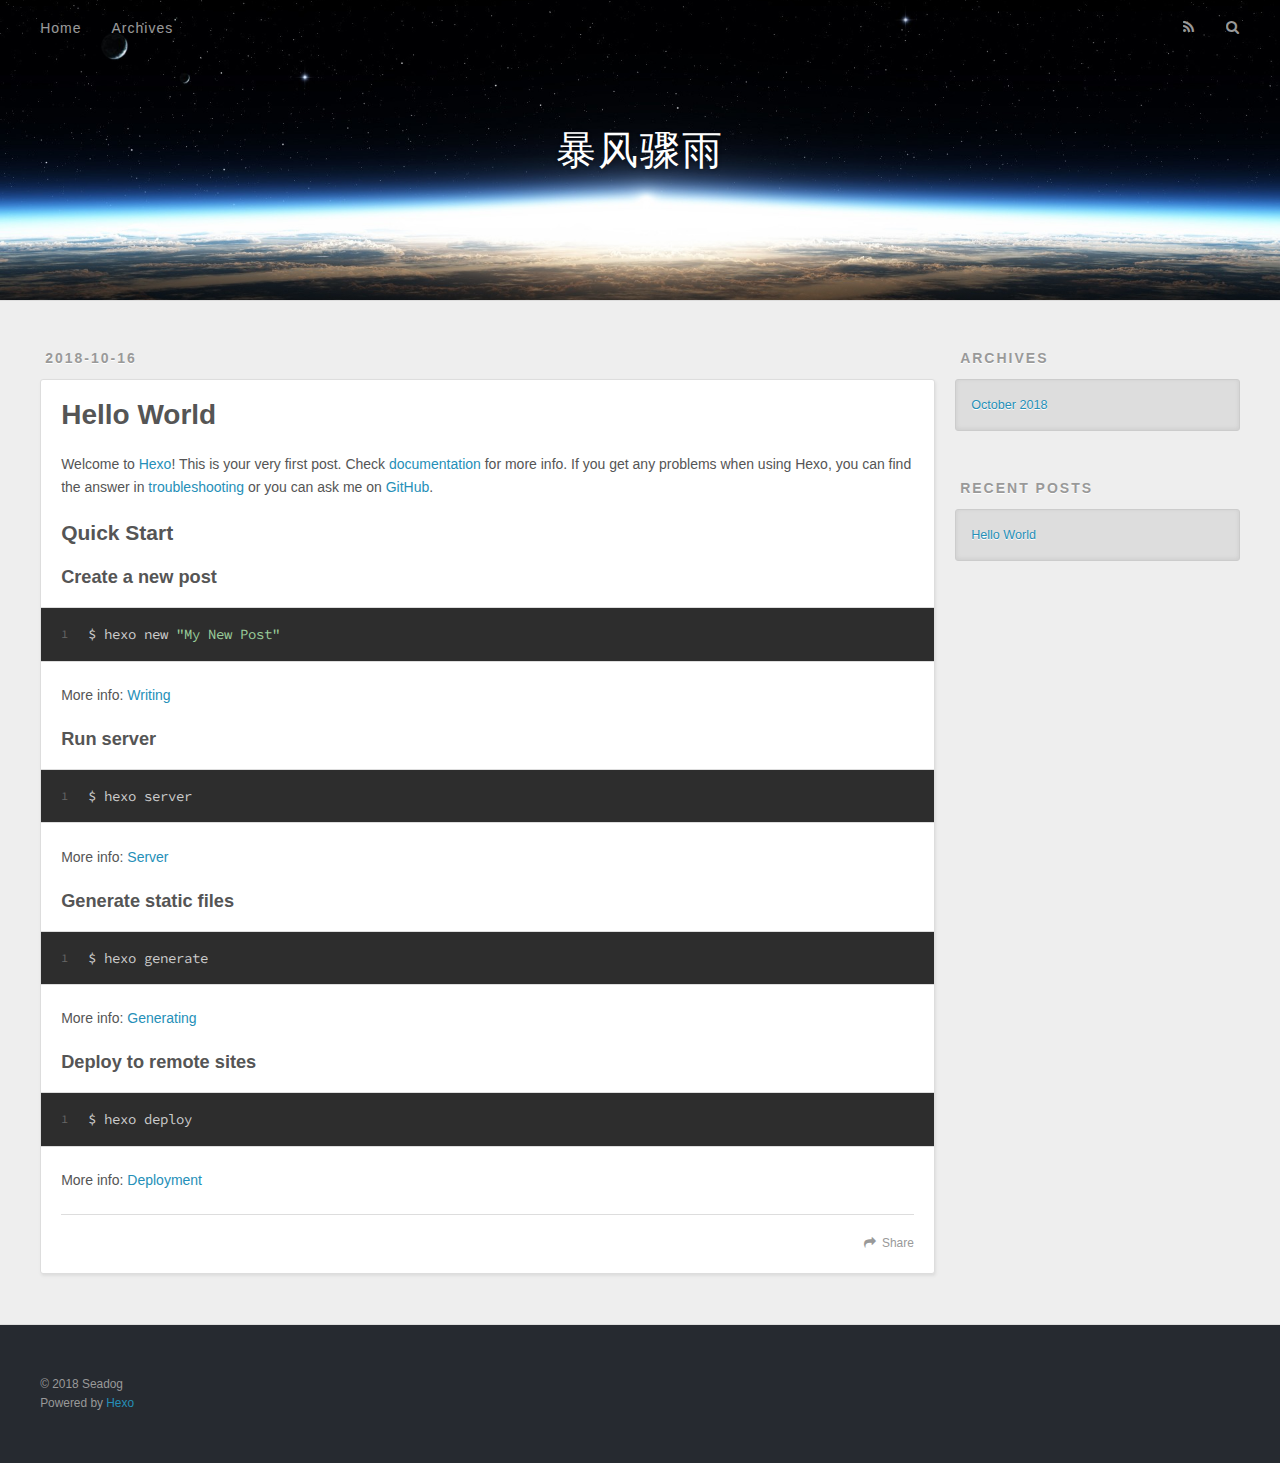
==== index.html @ 43f03517 "Site updated: 2018-10-16 01:35:04" ====
<!DOCTYPE html>
<html>
<head>
  <meta charset="utf-8">
  

  
  <title>暴风骤雨</title>
  <meta name="viewport" content="width=device-width, initial-scale=1, maximum-scale=1">
  <meta name="description" content="前端分享">
<meta property="og:type" content="website">
<meta property="og:title" content="暴风骤雨">
<meta property="og:url" content="https://seadog16.github.io/index.html">
<meta property="og:site_name" content="暴风骤雨">
<meta property="og:description" content="前端分享">
<meta property="og:locale" content="default">
<meta name="twitter:card" content="summary">
<meta name="twitter:title" content="暴风骤雨">
<meta name="twitter:description" content="前端分享">
  
    <link rel="alternate" href="/atom.xml" title="暴风骤雨" type="application/atom+xml">
  
  
    <link rel="icon" href="/favicon.png">
  
  
    <link href="//fonts.googleapis.com/css?family=Source+Code+Pro" rel="stylesheet" type="text/css">
  
  <link rel="stylesheet" href="/css/style.css">
</head>

<body>
  <div id="container">
    <div id="wrap">
      <header id="header">
  <div id="banner"></div>
  <div id="header-outer" class="outer">
    <div id="header-title" class="inner">
      <h1 id="logo-wrap">
        <a href="/" id="logo">暴风骤雨</a>
      </h1>
      
    </div>
    <div id="header-inner" class="inner">
      <nav id="main-nav">
        <a id="main-nav-toggle" class="nav-icon"></a>
        
          <a class="main-nav-link" href="/">Home</a>
        
          <a class="main-nav-link" href="/archives">Archives</a>
        
      </nav>
      <nav id="sub-nav">
        
          <a id="nav-rss-link" class="nav-icon" href="/atom.xml" title="RSS Feed"></a>
        
        <a id="nav-search-btn" class="nav-icon" title="Search"></a>
      </nav>
      <div id="search-form-wrap">
        <form action="//google.com/search" method="get" accept-charset="UTF-8" class="search-form"><input type="search" name="q" class="search-form-input" placeholder="Search"><button type="submit" class="search-form-submit">&#xF002;</button><input type="hidden" name="sitesearch" value="https://seadog16.github.io"></form>
      </div>
    </div>
  </div>
</header>
      <div class="outer">
        <section id="main">
  
    <article id="post-hello-world" class="article article-type-post" itemscope itemprop="blogPost">
  <div class="article-meta">
    <a href="/2018/10/16/hello-world/" class="article-date">
  <time datetime="2018-10-15T16:35:01.000Z" itemprop="datePublished">2018-10-16</time>
</a>
    
  </div>
  <div class="article-inner">
    
    
      <header class="article-header">
        
  
    <h1 itemprop="name">
      <a class="article-title" href="/2018/10/16/hello-world/">Hello World</a>
    </h1>
  

      </header>
    
    <div class="article-entry" itemprop="articleBody">
      
        <p>Welcome to <a href="https://hexo.io/" target="_blank" rel="noopener">Hexo</a>! This is your very first post. Check <a href="https://hexo.io/docs/" target="_blank" rel="noopener">documentation</a> for more info. If you get any problems when using Hexo, you can find the answer in <a href="https://hexo.io/docs/troubleshooting.html" target="_blank" rel="noopener">troubleshooting</a> or you can ask me on <a href="https://github.com/hexojs/hexo/issues" target="_blank" rel="noopener">GitHub</a>.</p>
<h2 id="Quick-Start"><a href="#Quick-Start" class="headerlink" title="Quick Start"></a>Quick Start</h2><h3 id="Create-a-new-post"><a href="#Create-a-new-post" class="headerlink" title="Create a new post"></a>Create a new post</h3><figure class="highlight bash"><table><tr><td class="gutter"><pre><span class="line">1</span><br></pre></td><td class="code"><pre><span class="line">$ hexo new <span class="string">"My New Post"</span></span><br></pre></td></tr></table></figure>
<p>More info: <a href="https://hexo.io/docs/writing.html" target="_blank" rel="noopener">Writing</a></p>
<h3 id="Run-server"><a href="#Run-server" class="headerlink" title="Run server"></a>Run server</h3><figure class="highlight bash"><table><tr><td class="gutter"><pre><span class="line">1</span><br></pre></td><td class="code"><pre><span class="line">$ hexo server</span><br></pre></td></tr></table></figure>
<p>More info: <a href="https://hexo.io/docs/server.html" target="_blank" rel="noopener">Server</a></p>
<h3 id="Generate-static-files"><a href="#Generate-static-files" class="headerlink" title="Generate static files"></a>Generate static files</h3><figure class="highlight bash"><table><tr><td class="gutter"><pre><span class="line">1</span><br></pre></td><td class="code"><pre><span class="line">$ hexo generate</span><br></pre></td></tr></table></figure>
<p>More info: <a href="https://hexo.io/docs/generating.html" target="_blank" rel="noopener">Generating</a></p>
<h3 id="Deploy-to-remote-sites"><a href="#Deploy-to-remote-sites" class="headerlink" title="Deploy to remote sites"></a>Deploy to remote sites</h3><figure class="highlight bash"><table><tr><td class="gutter"><pre><span class="line">1</span><br></pre></td><td class="code"><pre><span class="line">$ hexo deploy</span><br></pre></td></tr></table></figure>
<p>More info: <a href="https://hexo.io/docs/deployment.html" target="_blank" rel="noopener">Deployment</a></p>

      
    </div>
    <footer class="article-footer">
      <a data-url="https://seadog16.github.io/2018/10/16/hello-world/" data-id="cjnakul5200009cr7xu4todki" class="article-share-link">Share</a>
      
      
    </footer>
  </div>
  
</article>


  


</section>
        
          <aside id="sidebar">
  
    

  
    

  
    
  
    
  <div class="widget-wrap">
    <h3 class="widget-title">Archives</h3>
    <div class="widget">
      <ul class="archive-list"><li class="archive-list-item"><a class="archive-list-link" href="/archives/2018/10/">October 2018</a></li></ul>
    </div>
  </div>


  
    
  <div class="widget-wrap">
    <h3 class="widget-title">Recent Posts</h3>
    <div class="widget">
      <ul>
        
          <li>
            <a href="/2018/10/16/hello-world/">Hello World</a>
          </li>
        
      </ul>
    </div>
  </div>

  
</aside>
        
      </div>
      <footer id="footer">
  
  <div class="outer">
    <div id="footer-info" class="inner">
      &copy; 2018 Seadog<br>
      Powered by <a href="http://hexo.io/" target="_blank">Hexo</a>
    </div>
  </div>
</footer>
    </div>
    <nav id="mobile-nav">
  
    <a href="/" class="mobile-nav-link">Home</a>
  
    <a href="/archives" class="mobile-nav-link">Archives</a>
  
</nav>
    

<script src="//ajax.googleapis.com/ajax/libs/jquery/2.0.3/jquery.min.js"></script>


  <link rel="stylesheet" href="/fancybox/jquery.fancybox.css">
  <script src="/fancybox/jquery.fancybox.pack.js"></script>


<script src="/js/script.js"></script>



  </div>
</body>
</html>
---- css/style.css ----
body {
  width: 100%;
}
body:before,
body:after {
  content: "";
  display: table;
}
body:after {
  clear: both;
}
html,
body,
div,
span,
applet,
object,
iframe,
h1,
h2,
h3,
h4,
h5,
h6,
p,
blockquote,
pre,
a,
abbr,
acronym,
address,
big,
cite,
code,
del,
dfn,
em,
img,
ins,
kbd,
q,
s,
samp,
small,
strike,
strong,
sub,
sup,
tt,
var,
dl,
dt,
dd,
ol,
ul,
li,
fieldset,
form,
label,
legend,
table,
caption,
tbody,
tfoot,
thead,
tr,
th,
td {
  margin: 0;
  padding: 0;
  border: 0;
  outline: 0;
  font-weight: inherit;
  font-style: inherit;
  font-family: inherit;
  font-size: 100%;
  vertical-align: baseline;
}
body {
  line-height: 1;
  color: #000;
  background: #fff;
}
ol,
ul {
  list-style: none;
}
table {
  border-collapse: separate;
  border-spacing: 0;
  vertical-align: middle;
}
caption,
th,
td {
  text-align: left;
  font-weight: normal;
  vertical-align: middle;
}
a img {
  border: none;
}
input,
button {
  margin: 0;
  padding: 0;
}
input::-moz-focus-inner,
button::-moz-focus-inner {
  border: 0;
  padding: 0;
}
@font-face {
  font-family: FontAwesome;
  font-style: normal;
  font-weight: normal;
  src: url("fonts/fontawesome-webfont.eot?v=#4.0.3");
  src: url("fonts/fontawesome-webfont.eot?#iefix&v=#4.0.3") format("embedded-opentype"), url("fonts/fontawesome-webfont.woff?v=#4.0.3") format("woff"), url("fonts/fontawesome-webfont.ttf?v=#4.0.3") format("truetype"), url("fonts/fontawesome-webfont.svg#fontawesomeregular?v=#4.0.3") format("svg");
}
html,
body,
#container {
  height: 100%;
}
body {
  background: #eee;
  font: 14px -apple-system, BlinkMacSystemFont, "Segoe UI", "Roboto", "Oxygen", "Ubuntu", "Cantarell", "Fira Sans", "Droid Sans", "Helvetica Neue", sans-serif;
  -webkit-text-size-adjust: 100%;
}
.outer {
  max-width: 1220px;
  margin: 0 auto;
  padding: 0 20px;
}
.outer:before,
.outer:after {
  content: "";
  display: table;
}
.outer:after {
  clear: both;
}
.inner {
  display: inline;
  float: left;
  width: 98.33333333333333%;
  margin: 0 0.833333333333333%;
}
.left,
.alignleft {
  float: left;
}
.right,
.alignright {
  float: right;
}
.clear {
  clear: both;
}
#container {
  position: relative;
}
.mobile-nav-on {
  overflow: hidden;
}
#wrap {
  height: 100%;
  width: 100%;
  position: absolute;
  top: 0;
  left: 0;
  -webkit-transition: 0.2s ease-out;
  -moz-transition: 0.2s ease-out;
  -ms-transition: 0.2s ease-out;
  transition: 0.2s ease-out;
  z-index: 1;
  background: #eee;
}
.mobile-nav-on #wrap {
  left: 280px;
}
@media screen and (min-width: 768px) {
  #main {
    display: inline;
    float: left;
    width: 73.33333333333333%;
    margin: 0 0.833333333333333%;
  }
}
.article-date,
.article-category-link,
.archive-year,
.widget-title {
  text-decoration: none;
  text-transform: uppercase;
  letter-spacing: 2px;
  color: #999;
  margin-bottom: 1em;
  margin-left: 5px;
  line-height: 1em;
  text-shadow: 0 1px #fff;
  font-weight: bold;
}
.article-inner,
.archive-article-inner {
  background: #fff;
  -webkit-box-shadow: 1px 2px 3px #ddd;
  box-shadow: 1px 2px 3px #ddd;
  border: 1px solid #ddd;
  border-radius: 3px;
}
.article-entry h1,
.widget h1 {
  font-size: 2em;
}
.article-entry h2,
.widget h2 {
  font-size: 1.5em;
}
.article-entry h3,
.widget h3 {
  font-size: 1.3em;
}
.article-entry h4,
.widget h4 {
  font-size: 1.2em;
}
.article-entry h5,
.widget h5 {
  font-size: 1em;
}
.article-entry h6,
.widget h6 {
  font-size: 1em;
  color: #999;
}
.article-entry hr,
.widget hr {
  border: 1px dashed #ddd;
}
.article-entry strong,
.widget strong {
  font-weight: bold;
}
.article-entry em,
.widget em,
.article-entry cite,
.widget cite {
  font-style: italic;
}
.article-entry sup,
.widget sup,
.article-entry sub,
.widget sub {
  font-size: 0.75em;
  line-height: 0;
  position: relative;
  vertical-align: baseline;
}
.article-entry sup,
.widget sup {
  top: -0.5em;
}
.article-entry sub,
.widget sub {
  bottom: -0.2em;
}
.article-entry small,
.widget small {
  font-size: 0.85em;
}
.article-entry acronym,
.widget acronym,
.article-entry abbr,
.widget abbr {
  border-bottom: 1px dotted;
}
.article-entry ul,
.widget ul,
.article-entry ol,
.widget ol,
.article-entry dl,
.widget dl {
  margin: 0 20px;
  line-height: 1.6em;
}
.article-entry ul ul,
.widget ul ul,
.article-entry ol ul,
.widget ol ul,
.article-entry ul ol,
.widget ul ol,
.article-entry ol ol,
.widget ol ol {
  margin-top: 0;
  margin-bottom: 0;
}
.article-entry ul,
.widget ul {
  list-style: disc;
}
.article-entry ol,
.widget ol {
  list-style: decimal;
}
.article-entry dt,
.widget dt {
  font-weight: bold;
}
#header {
  height: 300px;
  position: relative;
  border-bottom: 1px solid #ddd;
}
#header:before,
#header:after {
  content: "";
  position: absolute;
  left: 0;
  right: 0;
  height: 40px;
}
#header:before {
  top: 0;
  background: -webkit-linear-gradient(rgba(0,0,0,0.2), transparent);
  background: -moz-linear-gradient(rgba(0,0,0,0.2), transparent);
  background: -ms-linear-gradient(rgba(0,0,0,0.2), transparent);
  background: linear-gradient(rgba(0,0,0,0.2), transparent);
}
#header:after {
  bottom: 0;
  background: -webkit-linear-gradient(transparent, rgba(0,0,0,0.2));
  background: -moz-linear-gradient(transparent, rgba(0,0,0,0.2));
  background: -ms-linear-gradient(transparent, rgba(0,0,0,0.2));
  background: linear-gradient(transparent, rgba(0,0,0,0.2));
}
#header-outer {
  height: 100%;
  position: relative;
}
#header-inner {
  position: relative;
  overflow: hidden;
}
#banner {
  position: absolute;
  top: 0;
  left: 0;
  width: 100%;
  height: 100%;
  background: url("images/banner.jpg") center #000;
  -webkit-background-size: cover;
  -moz-background-size: cover;
  background-size: cover;
  z-index: -1;
}
#header-title {
  text-align: center;
  height: 40px;
  position: absolute;
  top: 50%;
  left: 0;
  margin-top: -20px;
}
#logo,
#subtitle {
  text-decoration: none;
  color: #fff;
  font-weight: 300;
  text-shadow: 0 1px 4px rgba(0,0,0,0.3);
}
#logo {
  font-size: 40px;
  line-height: 40px;
  letter-spacing: 2px;
}
#subtitle {
  font-size: 16px;
  line-height: 16px;
  letter-spacing: 1px;
}
#subtitle-wrap {
  margin-top: 16px;
}
#main-nav {
  float: left;
  margin-left: -15px;
}
.nav-icon,
.main-nav-link {
  float: left;
  color: #fff;
  opacity: 0.6;
  text-decoration: none;
  text-shadow: 0 1px rgba(0,0,0,0.2);
  -webkit-transition: opacity 0.2s;
  -moz-transition: opacity 0.2s;
  -ms-transition: opacity 0.2s;
  transition: opacity 0.2s;
  display: block;
  padding: 20px 15px;
}
.nav-icon:hover,
.main-nav-link:hover {
  opacity: 1;
}
.nav-icon {
  font-family: FontAwesome;
  text-align: center;
  font-size: 14px;
  width: 14px;
  height: 14px;
  padding: 20px 15px;
  position: relative;
  cursor: pointer;
}
.main-nav-link {
  font-weight: 300;
  letter-spacing: 1px;
}
@media screen and (max-width: 479px) {
  .main-nav-link {
    display: none;
  }
}
#main-nav-toggle {
  display: none;
}
#main-nav-toggle:before {
  content: "\f0c9";
}
@media screen and (max-width: 479px) {
  #main-nav-toggle {
    display: block;
  }
}
#sub-nav {
  float: right;
  margin-right: -15px;
}
#nav-rss-link:before {
  content: "\f09e";
}
#nav-search-btn:before {
  content: "\f002";
}
#search-form-wrap {
  position: absolute;
  top: 15px;
  width: 150px;
  height: 30px;
  right: -150px;
  opacity: 0;
  -webkit-transition: 0.2s ease-out;
  -moz-transition: 0.2s ease-out;
  -ms-transition: 0.2s ease-out;
  transition: 0.2s ease-out;
}
#search-form-wrap.on {
  opacity: 1;
  right: 0;
}
@media screen and (max-width: 479px) {
  #search-form-wrap {
    width: 100%;
    right: -100%;
  }
}
.search-form {
  position: absolute;
  top: 0;
  left: 0;
  right: 0;
  background: #fff;
  padding: 5px 15px;
  border-radius: 15px;
  -webkit-box-shadow: 0 0 10px rgba(0,0,0,0.3);
  box-shadow: 0 0 10px rgba(0,0,0,0.3);
}
.search-form-input {
  border: none;
  background: none;
  color: #555;
  width: 100%;
  font: 13px -apple-system, BlinkMacSystemFont, "Segoe UI", "Roboto", "Oxygen", "Ubuntu", "Cantarell", "Fira Sans", "Droid Sans", "Helvetica Neue", sans-serif;
  outline: none;
}
.search-form-input::-webkit-search-results-decoration,
.search-form-input::-webkit-search-cancel-button {
  -webkit-appearance: none;
}
.search-form-submit {
  position: absolute;
  top: 50%;
  right: 10px;
  margin-top: -7px;
  font: 13px FontAwesome;
  border: none;
  background: none;
  color: #bbb;
  cursor: pointer;
}
.search-form-submit:hover,
.search-form-submit:focus {
  color: #777;
}
.article {
  margin: 50px 0;
}
.article-inner {
  overflow: hidden;
}
.article-meta:before,
.article-meta:after {
  content: "";
  display: table;
}
.article-meta:after {
  clear: both;
}
.article-date {
  float: left;
}
.article-category {
  float: left;
  line-height: 1em;
  color: #ccc;
  text-shadow: 0 1px #fff;
  margin-left: 8px;
}
.article-category:before {
  content: "\2022";
}
.article-category-link {
  margin: 0 12px 1em;
}
.article-header {
  padding: 20px 20px 0;
}
.article-title {
  text-decoration: none;
  font-size: 2em;
  font-weight: bold;
  color: #555;
  line-height: 1.1em;
  -webkit-transition: color 0.2s;
  -moz-transition: color 0.2s;
  -ms-transition: color 0.2s;
  transition: color 0.2s;
}
a.article-title:hover {
  color: #258fb8;
}
.article-entry {
  color: #555;
  padding: 0 20px;
}
.article-entry:before,
.article-entry:after {
  content: "";
  display: table;
}
.article-entry:after {
  clear: both;
}
.article-entry p,
.article-entry table {
  line-height: 1.6em;
  margin: 1.6em 0;
}
.article-entry h1,
.article-entry h2,
.article-entry h3,
.article-entry h4,
.article-entry h5,
.article-entry h6 {
  font-weight: bold;
}
.article-entry h1,
.article-entry h2,
.article-entry h3,
.article-entry h4,
.article-entry h5,
.article-entry h6 {
  line-height: 1.1em;
  margin: 1.1em 0;
}
.article-entry a {
  color: #258fb8;
  text-decoration: none;
}
.article-entry a:hover {
  text-decoration: underline;
}
.article-entry ul,
.article-entry ol,
.article-entry dl {
  margin-top: 1.6em;
  margin-bottom: 1.6em;
}
.article-entry img,
.article-entry video {
  max-width: 100%;
  height: auto;
  display: block;
  margin: auto;
}
.article-entry iframe {
  border: none;
}
.article-entry table {
  width: 100%;
  border-collapse: collapse;
  border-spacing: 0;
}
.article-entry th {
  font-weight: bold;
  border-bottom: 3px solid #ddd;
  padding-bottom: 0.5em;
}
.article-entry td {
  border-bottom: 1px solid #ddd;
  padding: 10px 0;
}
.article-entry blockquote {
  font-family: Georgia, "Times New Roman", serif;
  font-size: 1.4em;
  margin: 1.6em 20px;
  text-align: center;
}
.article-entry blockquote footer {
  font-size: 14px;
  margin: 1.6em 0;
  font-family: -apple-system, BlinkMacSystemFont, "Segoe UI", "Roboto", "Oxygen", "Ubuntu", "Cantarell", "Fira Sans", "Droid Sans", "Helvetica Neue", sans-serif;
}
.article-entry blockquote footer cite:before {
  content: "—";
  padding: 0 0.5em;
}
.article-entry .pullquote {
  text-align: left;
  width: 45%;
  margin: 0;
}
.article-entry .pullquote.left {
  margin-left: 0.5em;
  margin-right: 1em;
}
.article-entry .pullquote.right {
  margin-right: 0.5em;
  margin-left: 1em;
}
.article-entry .caption {
  color: #999;
  display: block;
  font-size: 0.9em;
  margin-top: 0.5em;
  position: relative;
  text-align: center;
}
.article-entry .video-container {
  position: relative;
  padding-top: 56.25%;
  height: 0;
  overflow: hidden;
}
.article-entry .video-container iframe,
.article-entry .video-container object,
.article-entry .video-container embed {
  position: absolute;
  top: 0;
  left: 0;
  width: 100%;
  height: 100%;
  margin-top: 0;
}
.article-more-link a {
  display: inline-block;
  line-height: 1em;
  padding: 6px 15px;
  border-radius: 15px;
  background: #eee;
  color: #999;
  text-shadow: 0 1px #fff;
  text-decoration: none;
}
.article-more-link a:hover {
  background: #258fb8;
  color: #fff;
  text-decoration: none;
  text-shadow: 0 1px #1e7293;
}
.article-footer {
  font-size: 0.85em;
  line-height: 1.6em;
  border-top: 1px solid #ddd;
  padding-top: 1.6em;
  margin: 0 20px 20px;
}
.article-footer:before,
.article-footer:after {
  content: "";
  display: table;
}
.article-footer:after {
  clear: both;
}
.article-footer a {
  color: #999;
  text-decoration: none;
}
.article-footer a:hover {
  color: #555;
}
.article-tag-list-item {
  float: left;
  margin-right: 10px;
}
.article-tag-list-link:before {
  content: "#";
}
.article-comment-link {
  float: right;
}
.article-comment-link:before {
  content: "\f075";
  font-family: FontAwesome;
  padding-right: 8px;
}
.article-share-link {
  cursor: pointer;
  float: right;
  margin-left: 20px;
}
.article-share-link:before {
  content: "\f064";
  font-family: FontAwesome;
  padding-right: 6px;
}
#article-nav {
  position: relative;
}
#article-nav:before,
#article-nav:after {
  content: "";
  display: table;
}
#article-nav:after {
  clear: both;
}
@media screen and (min-width: 768px) {
  #article-nav {
    margin: 50px 0;
  }
  #article-nav:before {
    width: 8px;
    height: 8px;
    position: absolute;
    top: 50%;
    left: 50%;
    margin-top: -4px;
    margin-left: -4px;
    content: "";
    border-radius: 50%;
    background: #ddd;
    -webkit-box-shadow: 0 1px 2px #fff;
    box-shadow: 0 1px 2px #fff;
  }
}
.article-nav-link-wrap {
  text-decoration: none;
  text-shadow: 0 1px #fff;
  color: #999;
  -webkit-box-sizing: border-box;
  -moz-box-sizing: border-box;
  box-sizing: border-box;
  margin-top: 50px;
  text-align: center;
  display: block;
}
.article-nav-link-wrap:hover {
  color: #555;
}
@media screen and (min-width: 768px) {
  .article-nav-link-wrap {
    width: 50%;
    margin-top: 0;
  }
}
@media screen and (min-width: 768px) {
  #article-nav-newer {
    float: left;
    text-align: right;
    padding-right: 20px;
  }
}
@media screen and (min-width: 768px) {
  #article-nav-older {
    float: right;
    text-align: left;
    padding-left: 20px;
  }
}
.article-nav-caption {
  text-transform: uppercase;
  letter-spacing: 2px;
  color: #ddd;
  line-height: 1em;
  font-weight: bold;
}
#article-nav-newer .article-nav-caption {
  margin-right: -2px;
}
.article-nav-title {
  font-size: 0.85em;
  line-height: 1.6em;
  margin-top: 0.5em;
}
.article-share-box {
  position: absolute;
  display: none;
  background: #fff;
  -webkit-box-shadow: 1px 2px 10px rgba(0,0,0,0.2);
  box-shadow: 1px 2px 10px rgba(0,0,0,0.2);
  border-radius: 3px;
  margin-left: -145px;
  overflow: hidden;
  z-index: 1;
}
.article-share-box.on {
  display: block;
}
.article-share-input {
  width: 100%;
  background: none;
  -webkit-box-sizing: border-box;
  -moz-box-sizing: border-box;
  box-sizing: border-box;
  font: 14px -apple-system, BlinkMacSystemFont, "Segoe UI", "Roboto", "Oxygen", "Ubuntu", "Cantarell", "Fira Sans", "Droid Sans", "Helvetica Neue", sans-serif;
  padding: 0 15px;
  color: #555;
  outline: none;
  border: 1px solid #ddd;
  border-radius: 3px 3px 0 0;
  height: 36px;
  line-height: 36px;
}
.article-share-links {
  background: #eee;
}
.article-share-links:before,
.article-share-links:after {
  content: "";
  display: table;
}
.article-share-links:after {
  clear: both;
}
.article-share-twitter,
.article-share-facebook,
.article-share-pinterest,
.article-share-google {
  width: 50px;
  height: 36px;
  display: block;
  float: left;
  position: relative;
  color: #999;
  text-shadow: 0 1px #fff;
}
.article-share-twitter:before,
.article-share-facebook:before,
.article-share-pinterest:before,
.article-share-google:before {
  font-size: 20px;
  font-family: FontAwesome;
  width: 20px;
  height: 20px;
  position: absolute;
  top: 50%;
  left: 50%;
  margin-top: -10px;
  margin-left: -10px;
  text-align: center;
}
.article-share-twitter:hover,
.article-share-facebook:hover,
.article-share-pinterest:hover,
.article-share-google:hover {
  color: #fff;
}
.article-share-twitter:before {
  content: "\f099";
}
.article-share-twitter:hover {
  background: #00aced;
  text-shadow: 0 1px #008abe;
}
.article-share-facebook:before {
  content: "\f09a";
}
.article-share-facebook:hover {
  background: #3b5998;
  text-shadow: 0 1px #2f477a;
}
.article-share-pinterest:before {
  content: "\f0d2";
}
.article-share-pinterest:hover {
  background: #cb2027;
  text-shadow: 0 1px #a21a1f;
}
.article-share-google:before {
  content: "\f0d5";
}
.article-share-google:hover {
  background: #dd4b39;
  text-shadow: 0 1px #be3221;
}
.article-gallery {
  background: #000;
  position: relative;
}
.article-gallery-photos {
  position: relative;
  overflow: hidden;
}
.article-gallery-img {
  display: none;
  max-width: 100%;
}
.article-gallery-img:first-child {
  display: block;
}
.article-gallery-img.loaded {
  position: absolute;
  display: block;
}
.article-gallery-img img {
  display: block;
  max-width: 100%;
  margin: 0 auto;
}
#comments {
  background: #fff;
  -webkit-box-shadow: 1px 2px 3px #ddd;
  box-shadow: 1px 2px 3px #ddd;
  padding: 20px;
  border: 1px solid #ddd;
  border-radius: 3px;
  margin: 50px 0;
}
#comments a {
  color: #258fb8;
}
.archives-wrap {
  margin: 50px 0;
}
.archives:before,
.archives:after {
  content: "";
  display: table;
}
.archives:after {
  clear: both;
}
.archive-year-wrap {
  margin-bottom: 1em;
}
.archives {
  -webkit-column-gap: 10px;
  -moz-column-gap: 10px;
  column-gap: 10px;
}
@media screen and (min-width: 480px) and (max-width: 767px) {
  .archives {
    -webkit-column-count: 2;
    -moz-column-count: 2;
    column-count: 2;
  }
}
@media screen and (min-width: 768px) {
  .archives {
    -webkit-column-count: 3;
    -moz-column-count: 3;
    column-count: 3;
  }
}
.archive-article {
  -webkit-column-break-inside: avoid;
  page-break-inside: avoid;
  overflow: hidden;
  break-inside: avoid-column;
}
.archive-article-inner {
  padding: 10px;
  margin-bottom: 15px;
}
.archive-article-title {
  text-decoration: none;
  font-weight: bold;
  color: #555;
  -webkit-transition: color 0.2s;
  -moz-transition: color 0.2s;
  -ms-transition: color 0.2s;
  transition: color 0.2s;
  line-height: 1.6em;
}
.archive-article-title:hover {
  color: #258fb8;
}
.archive-article-footer {
  margin-top: 1em;
}
.archive-article-date {
  color: #999;
  text-decoration: none;
  font-size: 0.85em;
  line-height: 1em;
  margin-bottom: 0.5em;
  display: block;
}
#page-nav {
  margin: 50px auto;
  background: #fff;
  -webkit-box-shadow: 1px 2px 3px #ddd;
  box-shadow: 1px 2px 3px #ddd;
  border: 1px solid #ddd;
  border-radius: 3px;
  text-align: center;
  color: #999;
  overflow: hidden;
}
#page-nav:before,
#page-nav:after {
  content: "";
  display: table;
}
#page-nav:after {
  clear: both;
}
#page-nav a,
#page-nav span {
  padding: 10px 20px;
  line-height: 1;
  height: 2ex;
}
#page-nav a {
  color: #999;
  text-decoration: none;
}
#page-nav a:hover {
  background: #999;
  color: #fff;
}
#page-nav .prev {
  float: left;
}
#page-nav .next {
  float: right;
}
#page-nav .page-number {
  display: inline-block;
}
@media screen and (max-width: 479px) {
  #page-nav .page-number {
    display: none;
  }
}
#page-nav .current {
  color: #555;
  font-weight: bold;
}
#page-nav .space {
  color: #ddd;
}
#footer {
  background: #262a30;
  padding: 50px 0;
  border-top: 1px solid #ddd;
  color: #999;
}
#footer a {
  color: #258fb8;
  text-decoration: none;
}
#footer a:hover {
  text-decoration: underline;
}
#footer-info {
  line-height: 1.6em;
  font-size: 0.85em;
}
.article-entry pre,
.article-entry .highlight {
  background: #2d2d2d;
  margin: 0 -20px;
  padding: 15px 20px;
  border-style: solid;
  border-color: #ddd;
  border-width: 1px 0;
  overflow: auto;
  color: #ccc;
  line-height: 22.400000000000002px;
}
.article-entry .highlight .gutter pre,
.article-entry .gist .gist-file .gist-data .line-numbers {
  color: #666;
  font-size: 0.85em;
}
.article-entry pre,
.article-entry code {
  font-family: "Source Code Pro", Consolas, Monaco, Menlo, Consolas, monospace;
}
.article-entry code {
  background: #eee;
  text-shadow: 0 1px #fff;
  padding: 0 0.3em;
}
.article-entry pre code {
  background: none;
  text-shadow: none;
  padding: 0;
}
.article-entry .highlight pre {
  border: none;
  margin: 0;
  padding: 0;
}
.article-entry .highlight table {
  margin: 0;
  width: auto;
}
.article-entry .highlight td {
  border: none;
  padding: 0;
}
.article-entry .highlight figcaption {
  font-size: 0.85em;
  color: #999;
  line-height: 1em;
  margin-bottom: 1em;
}
.article-entry .highlight figcaption:before,
.article-entry .highlight figcaption:after {
  content: "";
  display: table;
}
.article-entry .highlight figcaption:after {
  clear: both;
}
.article-entry .highlight figcaption a {
  float: right;
}
.article-entry .highlight .gutter pre {
  text-align: right;
  padding-right: 20px;
}
.article-entry .highlight .line {
  height: 22.400000000000002px;
}
.article-entry .highlight .line.marked {
  background: #515151;
}
.article-entry .gist {
  margin: 0 -20px;
  border-style: solid;
  border-color: #ddd;
  border-width: 1px 0;
  background: #2d2d2d;
  padding: 15px 20px 15px 0;
}
.article-entry .gist .gist-file {
  border: none;
  font-family: "Source Code Pro", Consolas, Monaco, Menlo, Consolas, monospace;
  margin: 0;
}
.article-entry .gist .gist-file .gist-data {
  background: none;
  border: none;
}
.article-entry .gist .gist-file .gist-data .line-numbers {
  background: none;
  border: none;
  padding: 0 20px 0 0;
}
.article-entry .gist .gist-file .gist-data .line-data {
  padding: 0 !important;
}
.article-entry .gist .gist-file .highlight {
  margin: 0;
  padding: 0;
  border: none;
}
.article-entry .gist .gist-file .gist-meta {
  background: #2d2d2d;
  color: #999;
  font: 0.85em -apple-system, BlinkMacSystemFont, "Segoe UI", "Roboto", "Oxygen", "Ubuntu", "Cantarell", "Fira Sans", "Droid Sans", "Helvetica Neue", sans-serif;
  text-shadow: 0 0;
  padding: 0;
  margin-top: 1em;
  margin-left: 20px;
}
.article-entry .gist .gist-file .gist-meta a {
  color: #258fb8;
  font-weight: normal;
}
.article-entry .gist .gist-file .gist-meta a:hover {
  text-decoration: underline;
}
pre .comment,
pre .title {
  color: #999;
}
pre .variable,
pre .attribute,
pre .tag,
pre .regexp,
pre .ruby .constant,
pre .xml .tag .title,
pre .xml .pi,
pre .xml .doctype,
pre .html .doctype,
pre .css .id,
pre .css .class,
pre .css .pseudo {
  color: #f2777a;
}
pre .number,
pre .preprocessor,
pre .built_in,
pre .literal,
pre .params,
pre .constant {
  color: #f99157;
}
pre .class,
pre .ruby .class .title,
pre .css .rules .attribute {
  color: #9c9;
}
pre .string,
pre .value,
pre .inheritance,
pre .header,
pre .ruby .symbol,
pre .xml .cdata {
  color: #9c9;
}
pre .css .hexcolor {
  color: #6cc;
}
pre .function,
pre .python .decorator,
pre .python .title,
pre .ruby .function .title,
pre .ruby .title .keyword,
pre .perl .sub,
pre .javascript .title,
pre .coffeescript .title {
  color: #69c;
}
pre .keyword,
pre .javascript .function {
  color: #c9c;
}
@media screen and (max-width: 479px) {
  #mobile-nav {
    position: absolute;
    top: 0;
    left: 0;
    width: 280px;
    height: 100%;
    background: #191919;
    border-right: 1px solid #fff;
  }
}
@media screen and (max-width: 479px) {
  .mobile-nav-link {
    display: block;
    color: #999;
    text-decoration: none;
    padding: 15px 20px;
    font-weight: bold;
  }
  .mobile-nav-link:hover {
    color: #fff;
  }
}
@media screen and (min-width: 768px) {
  #sidebar {
    display: inline;
    float: left;
    width: 23.333333333333332%;
    margin: 0 0.833333333333333%;
  }
}
.widget-wrap {
  margin: 50px 0;
}
.widget {
  color: #777;
  text-shadow: 0 1px #fff;
  background: #ddd;
  -webkit-box-shadow: 0 -1px 4px #ccc inset;
  box-shadow: 0 -1px 4px #ccc inset;
  border: 1px solid #ccc;
  padding: 15px;
  border-radius: 3px;
}
.widget a {
  color: #258fb8;
  text-decoration: none;
}
.widget a:hover {
  text-decoration: underline;
}
.widget ul ul,
.widget ol ul,
.widget dl ul,
.widget ul ol,
.widget ol ol,
.widget dl ol,
.widget ul dl,
.widget ol dl,
.widget dl dl {
  margin-left: 15px;
  list-style: disc;
}
.widget {
  line-height: 1.6em;
  word-wrap: break-word;
  font-size: 0.9em;
}
.widget ul,
.widget ol {
  list-style: none;
  margin: 0;
}
.widget ul ul,
.widget ol ul,
.widget ul ol,
.widget ol ol {
  margin: 0 20px;
}
.widget ul ul,
.widget ol ul {
  list-style: disc;
}
.widget ul ol,
.widget ol ol {
  list-style: decimal;
}
.category-list-count,
.tag-list-count,
.archive-list-count {
  padding-left: 5px;
  color: #999;
  font-size: 0.85em;
}
.category-list-count:before,
.tag-list-count:before,
.archive-list-count:before {
  content: "(";
}
.category-list-count:after,
.tag-list-count:after,
.archive-list-count:after {
  content: ")";
}
.tagcloud a {
  margin-right: 5px;
  display: inline-block;
}
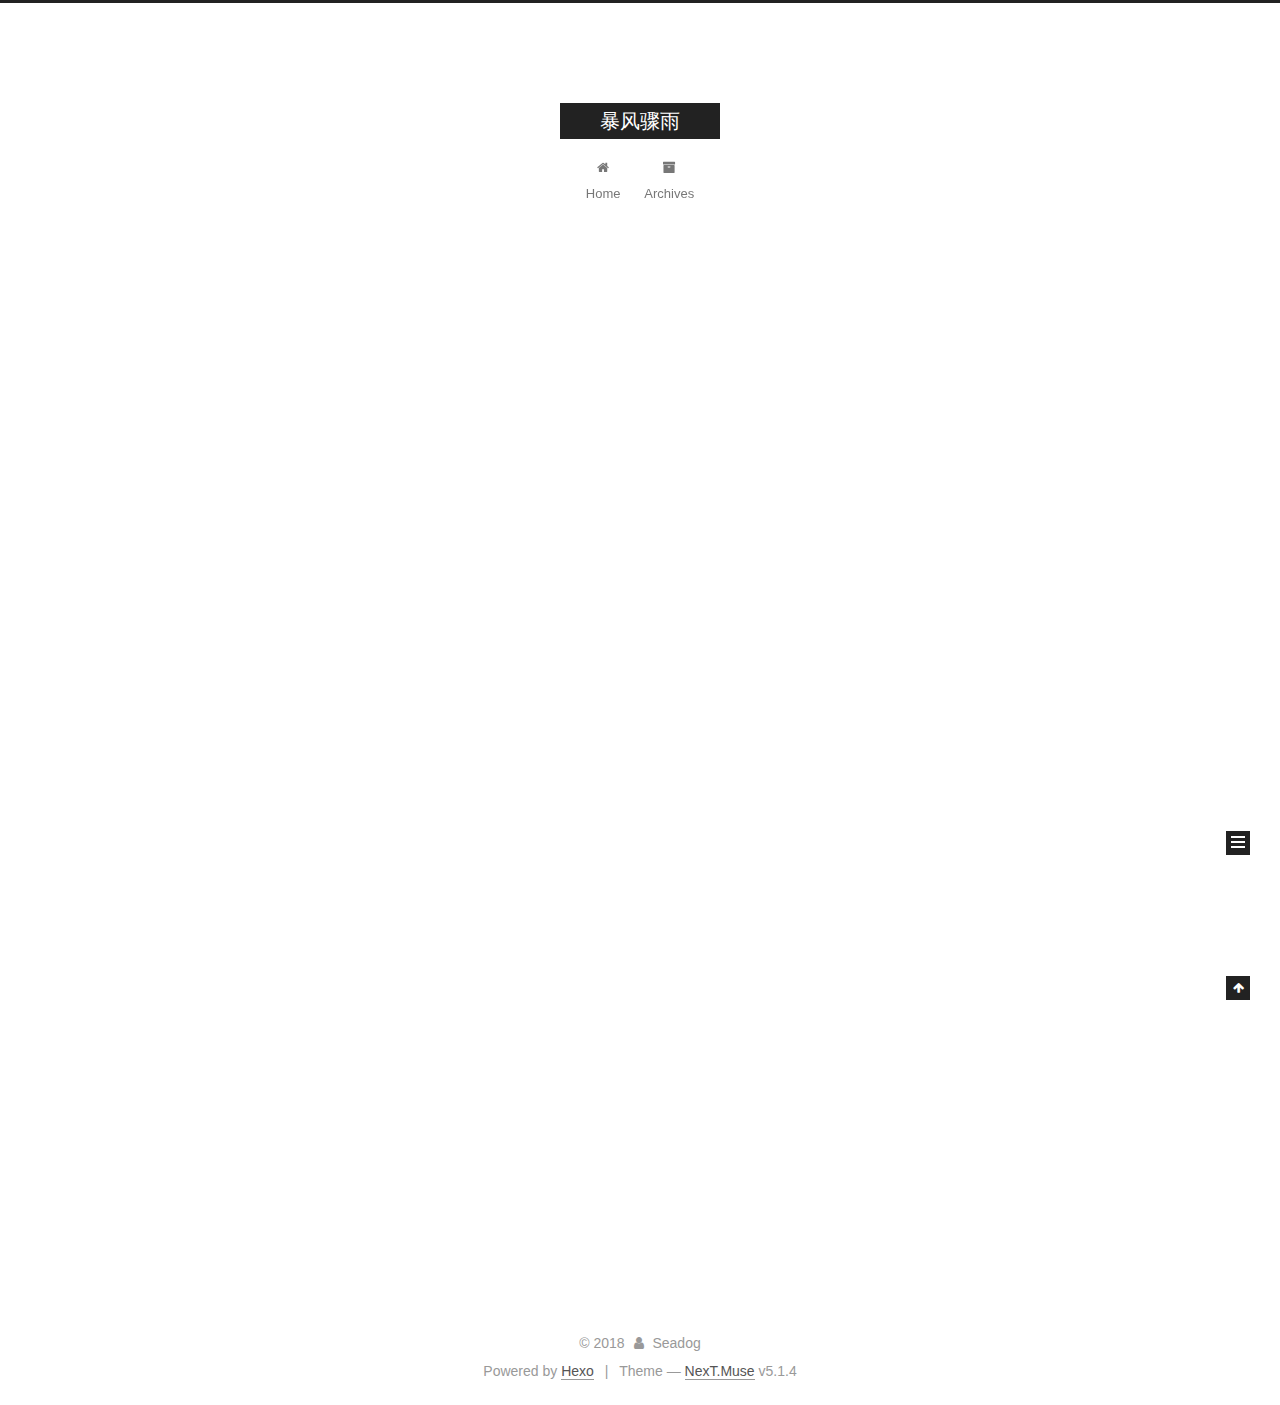
==== commit adb8d71e: "Site updated: 2018-10-16 01:42:32" ====
--- a/index.html
+++ b/index.html
@@ -1,13 +1,85 @@
 <!DOCTYPE html>
-<html>
+
+
+
+  
+
+
+<html class="theme-next muse use-motion" lang="">
 <head>
-  <meta charset="utf-8">
-  
-
-  
-  <title>暴风骤雨</title>
-  <meta name="viewport" content="width=device-width, initial-scale=1, maximum-scale=1">
-  <meta name="description" content="前端分享">
+  <meta charset="UTF-8"/>
+<meta http-equiv="X-UA-Compatible" content="IE=edge" />
+<meta name="viewport" content="width=device-width, initial-scale=1, maximum-scale=1"/>
+<meta name="theme-color" content="#222">
+
+
+
+
+
+
+
+
+
+<meta http-equiv="Cache-Control" content="no-transform" />
+<meta http-equiv="Cache-Control" content="no-siteapp" />
+
+
+
+
+
+
+
+
+
+
+
+
+
+
+
+
+  
+  
+  <link href="/lib/fancybox/source/jquery.fancybox.css?v=2.1.5" rel="stylesheet" type="text/css" />
+
+
+
+
+
+
+
+<link href="/lib/font-awesome/css/font-awesome.min.css?v=4.6.2" rel="stylesheet" type="text/css" />
+
+<link href="/css/main.css?v=5.1.4" rel="stylesheet" type="text/css" />
+
+
+  <link rel="apple-touch-icon" sizes="180x180" href="/images/apple-touch-icon-next.png?v=5.1.4">
+
+
+  <link rel="icon" type="image/png" sizes="32x32" href="/images/favicon-32x32-next.png?v=5.1.4">
+
+
+  <link rel="icon" type="image/png" sizes="16x16" href="/images/favicon-16x16-next.png?v=5.1.4">
+
+
+  <link rel="mask-icon" href="/images/logo.svg?v=5.1.4" color="#222">
+
+
+
+
+
+  <meta name="keywords" content="Hexo, NexT" />
+
+
+
+
+
+
+
+
+
+
+<meta name="description" content="前端分享">
 <meta property="og:type" content="website">
 <meta property="og:title" content="暴风骤雨">
 <meta property="og:url" content="https://seadog16.github.io/index.html">
@@ -17,77 +89,221 @@
 <meta name="twitter:card" content="summary">
 <meta name="twitter:title" content="暴风骤雨">
 <meta name="twitter:description" content="前端分享">
-  
-    <link rel="alternate" href="/atom.xml" title="暴风骤雨" type="application/atom+xml">
-  
-  
-    <link rel="icon" href="/favicon.png">
-  
-  
-    <link href="//fonts.googleapis.com/css?family=Source+Code+Pro" rel="stylesheet" type="text/css">
-  
-  <link rel="stylesheet" href="/css/style.css">
+
+
+
+<script type="text/javascript" id="hexo.configurations">
+  var NexT = window.NexT || {};
+  var CONFIG = {
+    root: '/',
+    scheme: 'Muse',
+    version: '5.1.4',
+    sidebar: {"position":"left","display":"post","offset":12,"b2t":false,"scrollpercent":false,"onmobile":false},
+    fancybox: true,
+    tabs: true,
+    motion: {"enable":true,"async":false,"transition":{"post_block":"fadeIn","post_header":"slideDownIn","post_body":"slideDownIn","coll_header":"slideLeftIn","sidebar":"slideUpIn"}},
+    duoshuo: {
+      userId: '0',
+      author: 'Author'
+    },
+    algolia: {
+      applicationID: '',
+      apiKey: '',
+      indexName: '',
+      hits: {"per_page":10},
+      labels: {"input_placeholder":"Search for Posts","hits_empty":"We didn't find any results for the search: ${query}","hits_stats":"${hits} results found in ${time} ms"}
+    }
+  };
+</script>
+
+
+
+  <link rel="canonical" href="https://seadog16.github.io/"/>
+
+
+
+
+
+  <title>暴风骤雨</title>
+  
+
+
+
+
+
+
+
+
 </head>
 
-<body>
-  <div id="container">
-    <div id="wrap">
-      <header id="header">
-  <div id="banner"></div>
-  <div id="header-outer" class="outer">
-    <div id="header-title" class="inner">
-      <h1 id="logo-wrap">
-        <a href="/" id="logo">暴风骤雨</a>
-      </h1>
-      
+<body itemscope itemtype="http://schema.org/WebPage" lang="default">
+
+  
+  
+    
+  
+
+  <div class="container sidebar-position-left 
+  page-home">
+    <div class="headband"></div>
+
+    <header id="header" class="header" itemscope itemtype="http://schema.org/WPHeader">
+      <div class="header-inner"><div class="site-brand-wrapper">
+  <div class="site-meta ">
+    
+
+    <div class="custom-logo-site-title">
+      <a href="/"  class="brand" rel="start">
+        <span class="logo-line-before"><i></i></span>
+        <span class="site-title">暴风骤雨</span>
+        <span class="logo-line-after"><i></i></span>
+      </a>
     </div>
-    <div id="header-inner" class="inner">
-      <nav id="main-nav">
-        <a id="main-nav-toggle" class="nav-icon"></a>
-        
-          <a class="main-nav-link" href="/">Home</a>
-        
-          <a class="main-nav-link" href="/archives">Archives</a>
-        
-      </nav>
-      <nav id="sub-nav">
-        
-          <a id="nav-rss-link" class="nav-icon" href="/atom.xml" title="RSS Feed"></a>
-        
-        <a id="nav-search-btn" class="nav-icon" title="Search"></a>
-      </nav>
-      <div id="search-form-wrap">
-        <form action="//google.com/search" method="get" accept-charset="UTF-8" class="search-form"><input type="search" name="q" class="search-form-input" placeholder="Search"><button type="submit" class="search-form-submit">&#xF002;</button><input type="hidden" name="sitesearch" value="https://seadog16.github.io"></form>
-      </div>
-    </div>
+      
+        <p class="site-subtitle"></p>
+      
   </div>
-</header>
-      <div class="outer">
-        <section id="main">
-  
-    <article id="post-hello-world" class="article article-type-post" itemscope itemprop="blogPost">
-  <div class="article-meta">
-    <a href="/2018/10/16/hello-world/" class="article-date">
-  <time datetime="2018-10-15T16:35:01.000Z" itemprop="datePublished">2018-10-16</time>
-</a>
-    
+
+  <div class="site-nav-toggle">
+    <button>
+      <span class="btn-bar"></span>
+      <span class="btn-bar"></span>
+      <span class="btn-bar"></span>
+    </button>
   </div>
-  <div class="article-inner">
-    
-    
-      <header class="article-header">
-        
-  
-    <h1 itemprop="name">
-      <a class="article-title" href="/2018/10/16/hello-world/">Hello World</a>
-    </h1>
-  
-
+</div>
+
+<nav class="site-nav">
+  
+
+  
+    <ul id="menu" class="menu">
+      
+        
+        <li class="menu-item menu-item-home">
+          <a href="/" rel="section">
+            
+              <i class="menu-item-icon fa fa-fw fa-home"></i> <br />
+            
+            Home
+          </a>
+        </li>
+      
+        
+        <li class="menu-item menu-item-archives">
+          <a href="/archives/" rel="section">
+            
+              <i class="menu-item-icon fa fa-fw fa-archive"></i> <br />
+            
+            Archives
+          </a>
+        </li>
+      
+
+      
+    </ul>
+  
+
+  
+</nav>
+
+
+
+ </div>
+    </header>
+
+    <main id="main" class="main">
+      <div class="main-inner">
+        <div class="content-wrap">
+          <div id="content" class="content">
+            
+  <section id="posts" class="posts-expand">
+    
+      
+
+  
+
+  
+  
+  
+
+  <article class="post post-type-normal" itemscope itemtype="http://schema.org/Article">
+  
+  
+  
+  <div class="post-block">
+    <link itemprop="mainEntityOfPage" href="https://seadog16.github.io/2018/10/16/hello-world/">
+
+    <span hidden itemprop="author" itemscope itemtype="http://schema.org/Person">
+      <meta itemprop="name" content="Seadog">
+      <meta itemprop="description" content="">
+      <meta itemprop="image" content="/images/avatar.gif">
+    </span>
+
+    <span hidden itemprop="publisher" itemscope itemtype="http://schema.org/Organization">
+      <meta itemprop="name" content="暴风骤雨">
+    </span>
+
+    
+      <header class="post-header">
+
+        
+        
+          <h1 class="post-title" itemprop="name headline">
+                
+                <a class="post-title-link" href="/2018/10/16/hello-world/" itemprop="url">Hello World</a></h1>
+        
+
+        <div class="post-meta">
+          <span class="post-time">
+            
+              <span class="post-meta-item-icon">
+                <i class="fa fa-calendar-o"></i>
+              </span>
+              
+                <span class="post-meta-item-text">Posted on</span>
+              
+              <time title="Post created" itemprop="dateCreated datePublished" datetime="2018-10-16T00:35:01+08:00">
+                2018-10-16
+              </time>
+            
+
+            
+
+            
+          </span>
+
+          
+
+          
+            
+          
+
+          
+          
+
+          
+
+          
+
+          
+
+        </div>
       </header>
     
-    <div class="article-entry" itemprop="articleBody">
-      
-        <p>Welcome to <a href="https://hexo.io/" target="_blank" rel="noopener">Hexo</a>! This is your very first post. Check <a href="https://hexo.io/docs/" target="_blank" rel="noopener">documentation</a> for more info. If you get any problems when using Hexo, you can find the answer in <a href="https://hexo.io/docs/troubleshooting.html" target="_blank" rel="noopener">troubleshooting</a> or you can ask me on <a href="https://github.com/hexojs/hexo/issues" target="_blank" rel="noopener">GitHub</a>.</p>
+
+    
+    
+    
+    <div class="post-body" itemprop="articleBody">
+
+      
+      
+
+      
+        
+          
+            <p>Welcome to <a href="https://hexo.io/" target="_blank" rel="noopener">Hexo</a>! This is your very first post. Check <a href="https://hexo.io/docs/" target="_blank" rel="noopener">documentation</a> for more info. If you get any problems when using Hexo, you can find the answer in <a href="https://hexo.io/docs/troubleshooting.html" target="_blank" rel="noopener">troubleshooting</a> or you can ask me on <a href="https://github.com/hexojs/hexo/issues" target="_blank" rel="noopener">GitHub</a>.</p>
 <h2 id="Quick-Start"><a href="#Quick-Start" class="headerlink" title="Quick Start"></a>Quick Start</h2><h3 id="Create-a-new-post"><a href="#Create-a-new-post" class="headerlink" title="Create a new post"></a>Create a new post</h3><figure class="highlight bash"><table><tr><td class="gutter"><pre><span class="line">1</span><br></pre></td><td class="code"><pre><span class="line">$ hexo new <span class="string">"My New Post"</span></span><br></pre></td></tr></table></figure>
 <p>More info: <a href="https://hexo.io/docs/writing.html" target="_blank" rel="noopener">Writing</a></p>
 <h3 id="Run-server"><a href="#Run-server" class="headerlink" title="Run server"></a>Run server</h3><figure class="highlight bash"><table><tr><td class="gutter"><pre><span class="line">1</span><br></pre></td><td class="code"><pre><span class="line">$ hexo server</span><br></pre></td></tr></table></figure>
@@ -97,91 +313,307 @@
 <h3 id="Deploy-to-remote-sites"><a href="#Deploy-to-remote-sites" class="headerlink" title="Deploy to remote sites"></a>Deploy to remote sites</h3><figure class="highlight bash"><table><tr><td class="gutter"><pre><span class="line">1</span><br></pre></td><td class="code"><pre><span class="line">$ hexo deploy</span><br></pre></td></tr></table></figure>
 <p>More info: <a href="https://hexo.io/docs/deployment.html" target="_blank" rel="noopener">Deployment</a></p>
 
+          
+        
       
     </div>
-    <footer class="article-footer">
-      <a data-url="https://seadog16.github.io/2018/10/16/hello-world/" data-id="cjnakul5200009cr7xu4todki" class="article-share-link">Share</a>
-      
+    
+    
+    
+
+    
+
+    
+
+    
+
+    <footer class="post-footer">
+      
+
+      
+
+      
+
+      
+      
+        <div class="post-eof"></div>
       
     </footer>
   </div>
   
-</article>
-
-
-  
-
-
-</section>
-        
-          <aside id="sidebar">
-  
-    
-
-  
-    
-
-  
-    
-  
-    
-  <div class="widget-wrap">
-    <h3 class="widget-title">Archives</h3>
-    <div class="widget">
-      <ul class="archive-list"><li class="archive-list-item"><a class="archive-list-link" href="/archives/2018/10/">October 2018</a></li></ul>
+  
+  
+  </article>
+
+
+    
+  </section>
+
+  
+
+
+          </div>
+          
+
+
+          
+
+        </div>
+        
+          
+  
+  <div class="sidebar-toggle">
+    <div class="sidebar-toggle-line-wrap">
+      <span class="sidebar-toggle-line sidebar-toggle-line-first"></span>
+      <span class="sidebar-toggle-line sidebar-toggle-line-middle"></span>
+      <span class="sidebar-toggle-line sidebar-toggle-line-last"></span>
     </div>
   </div>
 
-
-  
-    
-  <div class="widget-wrap">
-    <h3 class="widget-title">Recent Posts</h3>
-    <div class="widget">
-      <ul>
-        
-          <li>
-            <a href="/2018/10/16/hello-world/">Hello World</a>
-          </li>
-        
-      </ul>
+  <aside id="sidebar" class="sidebar">
+    
+    <div class="sidebar-inner">
+
+      
+
+      
+
+      <section class="site-overview-wrap sidebar-panel sidebar-panel-active">
+        <div class="site-overview">
+          <div class="site-author motion-element" itemprop="author" itemscope itemtype="http://schema.org/Person">
+            
+              <p class="site-author-name" itemprop="name">Seadog</p>
+              <p class="site-description motion-element" itemprop="description">前端分享</p>
+          </div>
+
+          <nav class="site-state motion-element">
+
+            
+              <div class="site-state-item site-state-posts">
+              
+                <a href="/archives/">
+              
+                  <span class="site-state-item-count">1</span>
+                  <span class="site-state-item-name">posts</span>
+                </a>
+              </div>
+            
+
+            
+
+            
+
+          </nav>
+
+          
+
+          
+
+          
+          
+
+          
+          
+
+          
+
+        </div>
+      </section>
+
+      
+
+      
+
     </div>
+  </aside>
+
+
+        
+      </div>
+    </main>
+
+    <footer id="footer" class="footer">
+      <div class="footer-inner">
+        <div class="copyright">&copy; <span itemprop="copyrightYear">2018</span>
+  <span class="with-love">
+    <i class="fa fa-user"></i>
+  </span>
+  <span class="author" itemprop="copyrightHolder">Seadog</span>
+
+  
+</div>
+
+
+  <div class="powered-by">Powered by <a class="theme-link" target="_blank" href="https://hexo.io">Hexo</a></div>
+
+
+
+  <span class="post-meta-divider">|</span>
+
+
+
+  <div class="theme-info">Theme &mdash; <a class="theme-link" target="_blank" href="https://github.com/iissnan/hexo-theme-next">NexT.Muse</a> v5.1.4</div>
+
+
+
+
+        
+
+
+
+
+
+
+
+        
+      </div>
+    </footer>
+
+    
+      <div class="back-to-top">
+        <i class="fa fa-arrow-up"></i>
+        
+      </div>
+    
+
+    
+
   </div>
 
   
-</aside>
-        
-      </div>
-      <footer id="footer">
-  
-  <div class="outer">
-    <div id="footer-info" class="inner">
-      &copy; 2018 Seadog<br>
-      Powered by <a href="http://hexo.io/" target="_blank">Hexo</a>
-    </div>
-  </div>
-</footer>
-    </div>
-    <nav id="mobile-nav">
-  
-    <a href="/" class="mobile-nav-link">Home</a>
-  
-    <a href="/archives" class="mobile-nav-link">Archives</a>
-  
-</nav>
-    
-
-<script src="//ajax.googleapis.com/ajax/libs/jquery/2.0.3/jquery.min.js"></script>
-
-
-  <link rel="stylesheet" href="/fancybox/jquery.fancybox.css">
-  <script src="/fancybox/jquery.fancybox.pack.js"></script>
-
-
-<script src="/js/script.js"></script>
-
-
-
-  </div>
+
+<script type="text/javascript">
+  if (Object.prototype.toString.call(window.Promise) !== '[object Function]') {
+    window.Promise = null;
+  }
+</script>
+
+
+
+
+
+
+
+
+
+  
+
+
+
+
+
+
+
+
+
+
+
+
+  
+  
+    <script type="text/javascript" src="/lib/jquery/index.js?v=2.1.3"></script>
+  
+
+  
+  
+    <script type="text/javascript" src="/lib/fastclick/lib/fastclick.min.js?v=1.0.6"></script>
+  
+
+  
+  
+    <script type="text/javascript" src="/lib/jquery_lazyload/jquery.lazyload.js?v=1.9.7"></script>
+  
+
+  
+  
+    <script type="text/javascript" src="/lib/velocity/velocity.min.js?v=1.2.1"></script>
+  
+
+  
+  
+    <script type="text/javascript" src="/lib/velocity/velocity.ui.min.js?v=1.2.1"></script>
+  
+
+  
+  
+    <script type="text/javascript" src="/lib/fancybox/source/jquery.fancybox.pack.js?v=2.1.5"></script>
+  
+
+
+  
+
+
+  <script type="text/javascript" src="/js/src/utils.js?v=5.1.4"></script>
+
+  <script type="text/javascript" src="/js/src/motion.js?v=5.1.4"></script>
+
+
+
+  
+  
+
+  
+
+  
+
+
+  <script type="text/javascript" src="/js/src/bootstrap.js?v=5.1.4"></script>
+
+
+
+  
+
+
+  
+
+
+
+
+	
+
+
+
+
+
+  
+
+
+
+
+
+  
+
+
+
+
+
+
+
+
+
+
+
+
+  
+
+
+
+
+
+  
+
+  
+
+  
+
+  
+  
+
+  
+
+  
+
+  
+
 </body>
-</html>+</html>
--- a/css/main.css
+++ b/css/main.css
@@ -0,0 +1,2662 @@
+/* normalize.css v3.0.2 | MIT License | git.io/normalize */
+html {
+  font-family: sans-serif; /* 1 */
+  -ms-text-size-adjust: 100%; /* 2 */
+  -webkit-text-size-adjust: 100%; /* 2 */
+}
+body {
+  margin: 0;
+}
+article,
+aside,
+details,
+figcaption,
+figure,
+footer,
+header,
+hgroup,
+main,
+menu,
+nav,
+section,
+summary {
+  display: block;
+}
+audio,
+canvas,
+progress,
+video {
+  display: inline-block; /* 1 */
+  vertical-align: baseline; /* 2 */
+}
+audio:not([controls]) {
+  display: none;
+  height: 0;
+}
+[hidden],
+template {
+  display: none;
+}
+a {
+  background-color: transparent;
+}
+a:active,
+a:hover {
+  outline: 0;
+}
+abbr[title] {
+  border-bottom: 1px dotted;
+}
+b,
+strong {
+  font-weight: bold;
+}
+dfn {
+  font-style: italic;
+}
+h1 {
+  font-size: 2em;
+  margin: 0.67em 0;
+}
+mark {
+  background: #ff0;
+  color: #000;
+}
+small {
+  font-size: 80%;
+}
+sub,
+sup {
+  font-size: 75%;
+  line-height: 0;
+  position: relative;
+  vertical-align: baseline;
+}
+sup {
+  top: -0.5em;
+}
+sub {
+  bottom: -0.25em;
+}
+img {
+  border: 0;
+}
+svg:not(:root) {
+  overflow: hidden;
+}
+figure {
+  margin: 1em 40px;
+}
+hr {
+  -moz-box-sizing: content-box;
+  box-sizing: content-box;
+  height: 0;
+}
+pre {
+  overflow: auto;
+}
+code,
+kbd,
+pre,
+samp {
+  font-family: monospace, monospace;
+  font-size: 1em;
+}
+button,
+input,
+optgroup,
+select,
+textarea {
+  color: inherit; /* 1 */
+  font: inherit; /* 2 */
+  margin: 0; /* 3 */
+}
+button {
+  overflow: visible;
+}
+button,
+select {
+  text-transform: none;
+}
+button,
+html input[type="button"],
+input[type="reset"],
+input[type="submit"] {
+  -webkit-appearance: button; /* 2 */
+  cursor: pointer; /* 3 */
+}
+button[disabled],
+html input[disabled] {
+  cursor: default;
+}
+button::-moz-focus-inner,
+input::-moz-focus-inner {
+  border: 0;
+  padding: 0;
+}
+input {
+  line-height: normal;
+}
+input[type="checkbox"],
+input[type="radio"] {
+  box-sizing: border-box; /* 1 */
+  padding: 0; /* 2 */
+}
+input[type="number"]::-webkit-inner-spin-button,
+input[type="number"]::-webkit-outer-spin-button {
+  height: auto;
+}
+input[type="search"] {
+  -webkit-appearance: textfield; /* 1 */
+  -moz-box-sizing: content-box;
+  -webkit-box-sizing: content-box; /* 2 */
+  box-sizing: content-box;
+}
+input[type="search"]::-webkit-search-cancel-button,
+input[type="search"]::-webkit-search-decoration {
+  -webkit-appearance: none;
+}
+fieldset {
+  border: 1px solid #c0c0c0;
+  margin: 0 2px;
+  padding: 0.35em 0.625em 0.75em;
+}
+legend {
+  border: 0; /* 1 */
+  padding: 0; /* 2 */
+}
+textarea {
+  overflow: auto;
+}
+optgroup {
+  font-weight: bold;
+}
+table {
+  border-collapse: collapse;
+  border-spacing: 0;
+}
+td,
+th {
+  padding: 0;
+}
+::selection {
+  background: #262a30;
+  color: #fff;
+}
+body {
+  position: relative;
+  font-family: 'Lato', "PingFang SC", "Microsoft YaHei", sans-serif;
+  font-size: 14px;
+  line-height: 2;
+  color: #555;
+  background: #fff;
+}
+@media (max-width: 767px) {
+  body {
+    padding-right: 0 !important;
+  }
+}
+@media (min-width: 768px) and (max-width: 991px) {
+  body {
+    padding-right: 0 !important;
+  }
+}
+@media (min-width: 1600px) {
+  body {
+    font-size: 16px;
+  }
+}
+h1,
+h2,
+h3,
+h4,
+h5,
+h6 {
+  margin: 0;
+  padding: 0;
+  font-weight: bold;
+  line-height: 1.5;
+  font-family: 'Lato', "PingFang SC", "Microsoft YaHei", sans-serif;
+}
+h2,
+h3,
+h4,
+h5,
+h6 {
+  margin: 20px 0 15px;
+}
+h1 {
+  font-size: 22px;
+}
+@media (max-width: 767px) {
+  h1 {
+    font-size: 18px;
+  }
+}
+h2 {
+  font-size: 20px;
+}
+@media (max-width: 767px) {
+  h2 {
+    font-size: 16px;
+  }
+}
+h3 {
+  font-size: 18px;
+}
+@media (max-width: 767px) {
+  h3 {
+    font-size: 14px;
+  }
+}
+h4 {
+  font-size: 16px;
+}
+@media (max-width: 767px) {
+  h4 {
+    font-size: 12px;
+  }
+}
+h5 {
+  font-size: 14px;
+}
+@media (max-width: 767px) {
+  h5 {
+    font-size: 10px;
+  }
+}
+h6 {
+  font-size: 12px;
+}
+@media (max-width: 767px) {
+  h6 {
+    font-size: 8px;
+  }
+}
+p {
+  margin: 0 0 20px 0;
+}
+a {
+  color: #555;
+  text-decoration: none;
+  outline: none;
+  border-bottom: 1px solid #999;
+  word-wrap: break-word;
+}
+a:hover {
+  color: #222;
+  border-bottom-color: #222;
+}
+blockquote {
+  margin: 0;
+  padding: 0;
+}
+img {
+  display: block;
+  margin: auto;
+  max-width: 100%;
+  height: auto;
+}
+hr {
+  margin: 40px 0;
+  height: 3px;
+  border: none;
+  background-color: #ddd;
+  background-image: repeating-linear-gradient(-45deg, #fff, #fff 4px, transparent 4px, transparent 8px);
+}
+blockquote {
+  padding: 0 15px;
+  color: #666;
+  border-left: 4px solid #ddd;
+}
+blockquote cite::before {
+  content: "-";
+  padding: 0 5px;
+}
+dt {
+  font-weight: 700;
+}
+dd {
+  margin: 0;
+  padding: 0;
+}
+kbd {
+  border: 1px solid #ccc;
+  border-radius: 0.2em;
+  box-shadow: 0.1em 0.1em 0.2em rgba(0,0,0,0.1);
+  background-color: #f9f9f9;
+  font-family: inherit;
+  background-image: -webkit-linear-gradient(top, #eee, #fff, #eee);
+  padding: 0.1em 0.3em;
+  white-space: nowrap;
+}
+.text-left {
+  text-align: left;
+}
+.text-center {
+  text-align: center;
+}
+.text-right {
+  text-align: right;
+}
+.text-justify {
+  text-align: justify;
+}
+.text-nowrap {
+  white-space: nowrap;
+}
+.text-lowercase {
+  text-transform: lowercase;
+}
+.text-uppercase {
+  text-transform: uppercase;
+}
+.text-capitalize {
+  text-transform: capitalize;
+}
+.center-block {
+  display: block;
+  margin-left: auto;
+  margin-right: auto;
+}
+.clearfix:before,
+.clearfix:after {
+  content: " ";
+  display: table;
+}
+.clearfix:after {
+  clear: both;
+}
+.pullquote {
+  width: 45%;
+}
+.pullquote.left {
+  float: left;
+  margin-left: 5px;
+  margin-right: 10px;
+}
+.pullquote.right {
+  float: right;
+  margin-left: 10px;
+  margin-right: 5px;
+}
+.affix.affix.affix {
+  position: fixed;
+}
+.translation {
+  margin-top: -20px;
+  font-size: 14px;
+  color: #999;
+}
+.scrollbar-measure {
+  width: 100px;
+  height: 100px;
+  overflow: scroll;
+  position: absolute;
+  top: -9999px;
+}
+.use-motion .motion-element {
+  opacity: 0;
+}
+table {
+  margin: 20px 0;
+  width: 100%;
+  border-collapse: collapse;
+  border-spacing: 0;
+  border: 1px solid #ddd;
+  font-size: 14px;
+  table-layout: fixed;
+  word-wrap: break-all;
+}
+table>tbody>tr:nth-of-type(odd) {
+  background-color: #f9f9f9;
+}
+table>tbody>tr:hover {
+  background-color: #f5f5f5;
+}
+caption,
+th,
+td {
+  padding: 8px;
+  text-align: left;
+  vertical-align: middle;
+  font-weight: normal;
+}
+th,
+td {
+  border-bottom: 3px solid #ddd;
+  border-right: 1px solid #eee;
+}
+th {
+  padding-bottom: 10px;
+  font-weight: 700;
+}
+td {
+  border-bottom-width: 1px;
+}
+html,
+body {
+  height: 100%;
+}
+.container {
+  position: relative;
+  min-height: 100%;
+}
+.header-inner {
+  margin: 0 auto;
+  padding: 100px 0 70px;
+  width: 700px;
+}
+@media (min-width: 1600px) {
+  .container .header-inner {
+    width: 900px;
+  }
+}
+.main {
+  padding-bottom: 150px;
+}
+.main-inner {
+  margin: 0 auto;
+  width: 700px;
+}
+@media (min-width: 1600px) {
+  .container .main-inner {
+    width: 900px;
+  }
+}
+.footer {
+  position: absolute;
+  left: 0;
+  bottom: 0;
+  width: 100%;
+  min-height: 50px;
+}
+.footer-inner {
+  box-sizing: border-box;
+  margin: 20px auto;
+  width: 700px;
+}
+@media (min-width: 1600px) {
+  .container .footer-inner {
+    width: 900px;
+  }
+}
+pre,
+.highlight {
+  overflow: auto;
+  margin: 20px 0;
+  padding: 0;
+  font-size: 13px;
+  color: #4d4d4c;
+  background: #f7f7f7;
+  line-height: 1.6;
+}
+pre,
+code {
+  font-family: consolas, Menlo, "PingFang SC", "Microsoft YaHei", monospace;
+}
+code {
+  padding: 2px 4px;
+  word-wrap: break-word;
+  color: #555;
+  background: #eee;
+  border-radius: 3px;
+  font-size: 13px;
+}
+pre {
+  padding: 10px;
+}
+pre code {
+  padding: 0;
+  color: #4d4d4c;
+  background: none;
+  text-shadow: none;
+}
+.highlight {
+  border-radius: 1px;
+}
+.highlight pre {
+  border: none;
+  margin: 0;
+  padding: 10px 0;
+}
+.highlight table {
+  margin: 0;
+  width: auto;
+  border: none;
+}
+.highlight td {
+  border: none;
+  padding: 0;
+}
+.highlight figcaption {
+  font-size: 1em;
+  color: #4d4d4c;
+  line-height: 1em;
+  margin-bottom: 1em;
+}
+.highlight figcaption:before,
+.highlight figcaption:after {
+  content: " ";
+  display: table;
+}
+.highlight figcaption:after {
+  clear: both;
+}
+.highlight figcaption a {
+  float: right;
+  color: #4d4d4c;
+}
+.highlight figcaption a:hover {
+  border-bottom-color: #4d4d4c;
+}
+.highlight .gutter pre {
+  padding-left: 10px;
+  padding-right: 10px;
+  color: #869194;
+  text-align: right;
+  background-color: #eff2f3;
+}
+.highlight .code pre {
+  width: 100%;
+  padding-left: 10px;
+  padding-right: 10px;
+  background-color: #f7f7f7;
+}
+.highlight .line {
+  height: 20px;
+}
+.gutter {
+  -webkit-user-select: none;
+  -moz-user-select: none;
+  -ms-user-select: none;
+  user-select: none;
+}
+.gist table {
+  width: auto;
+}
+.gist table td {
+  border: none;
+}
+pre .deletion {
+  background: #fdd;
+}
+pre .addition {
+  background: #dfd;
+}
+pre .meta {
+  color: #8959a8;
+}
+pre .comment {
+  color: #8e908c;
+}
+pre .variable,
+pre .attribute,
+pre .tag,
+pre .regexp,
+pre .ruby .constant,
+pre .xml .tag .title,
+pre .xml .pi,
+pre .xml .doctype,
+pre .html .doctype,
+pre .css .id,
+pre .css .class,
+pre .css .pseudo {
+  color: #c82829;
+}
+pre .number,
+pre .preprocessor,
+pre .built_in,
+pre .literal,
+pre .params,
+pre .constant,
+pre .command {
+  color: #f5871f;
+}
+pre .ruby .class .title,
+pre .css .rules .attribute,
+pre .string,
+pre .value,
+pre .inheritance,
+pre .header,
+pre .ruby .symbol,
+pre .xml .cdata,
+pre .special,
+pre .number,
+pre .formula {
+  color: #718c00;
+}
+pre .title,
+pre .css .hexcolor {
+  color: #3e999f;
+}
+pre .function,
+pre .python .decorator,
+pre .python .title,
+pre .ruby .function .title,
+pre .ruby .title .keyword,
+pre .perl .sub,
+pre .javascript .title,
+pre .coffeescript .title {
+  color: #4271ae;
+}
+pre .keyword,
+pre .javascript .function {
+  color: #8959a8;
+}
+.full-image.full-image.full-image.full-image {
+  border: none;
+  max-width: 100%;
+  width: auto;
+  margin: 20px auto 25px;
+}
+@media (min-width: 992px) {
+  .full-image.full-image.full-image.full-image {
+    max-width: none;
+    width: 110%;
+    margin: 25px -5%;
+  }
+}
+.blockquote-center,
+.page-home .post-type-quote blockquote,
+.page-post-detail .post-type-quote blockquote {
+  position: relative;
+  margin: 40px 0;
+  padding: 0;
+  border-left: none;
+  text-align: center;
+}
+.blockquote-center::before,
+.page-home .post-type-quote blockquote::before,
+.page-post-detail .post-type-quote blockquote::before,
+.blockquote-center::after,
+.page-home .post-type-quote blockquote::after,
+.page-post-detail .post-type-quote blockquote::after {
+  position: absolute;
+  content: ' ';
+  display: block;
+  width: 100%;
+  height: 24px;
+  opacity: 0.2;
+  background-repeat: no-repeat;
+  background-position: 0 -6px;
+  background-size: 22px 22px;
+}
+.blockquote-center::before,
+.page-home .post-type-quote blockquote::before,
+.page-post-detail .post-type-quote blockquote::before {
+  top: -20px;
+  background-image: url("../images/quote-l.svg");
+  border-top: 1px solid #ccc;
+}
+.blockquote-center::after,
+.page-home .post-type-quote blockquote::after,
+.page-post-detail .post-type-quote blockquote::after {
+  bottom: -20px;
+  background-image: url("../images/quote-r.svg");
+  border-bottom: 1px solid #ccc;
+  background-position: 100% 8px;
+}
+.blockquote-center p,
+.page-home .post-type-quote blockquote p,
+.page-post-detail .post-type-quote blockquote p,
+.blockquote-center div,
+.page-home .post-type-quote blockquote div,
+.page-post-detail .post-type-quote blockquote div {
+  text-align: center;
+}
+.post .post-body .group-picture img {
+  box-sizing: border-box;
+  padding: 0 3px;
+  border: none;
+}
+.post .group-picture-row {
+  overflow: hidden;
+  margin-top: 6px;
+}
+.post .group-picture-row:first-child {
+  margin-top: 0;
+}
+.post .group-picture-column {
+  float: left;
+}
+.page-post-detail .post-body .group-picture-column {
+  float: none;
+  margin-top: 10px;
+  width: auto !important;
+}
+.page-post-detail .post-body .group-picture-column img {
+  margin: 0 auto;
+}
+.page-archive .group-picture-container {
+  overflow: hidden;
+}
+.page-archive .group-picture-row {
+  float: left;
+}
+.page-archive .group-picture-row:first-child {
+  margin-top: 6px;
+}
+.page-archive .group-picture-column {
+  max-width: 150px;
+  max-height: 150px;
+}
+.post-body .note {
+  position: relative;
+  padding: 15px;
+  margin-bottom: 20px;
+  border: 1px solid #eee;
+  border-left-width: 5px;
+  border-radius: 3px;
+}
+.post-body .note h2,
+.post-body .note h3,
+.post-body .note h4,
+.post-body .note h5,
+.post-body .note h6 {
+  margin-top: 0;
+  margin-bottom: 0;
+  border-bottom: initial;
+  padding-top: 0 !important;
+}
+.post-body .note p:first-child,
+.post-body .note ul:first-child,
+.post-body .note ol:first-child,
+.post-body .note table:first-child,
+.post-body .note pre:first-child,
+.post-body .note blockquote:first-child {
+  margin-top: 0;
+}
+.post-body .note p:last-child,
+.post-body .note ul:last-child,
+.post-body .note ol:last-child,
+.post-body .note table:last-child,
+.post-body .note pre:last-child,
+.post-body .note blockquote:last-child {
+  margin-bottom: 0;
+}
+.post-body .note.default {
+  border-left-color: #777;
+}
+.post-body .note.default h2,
+.post-body .note.default h3,
+.post-body .note.default h4,
+.post-body .note.default h5,
+.post-body .note.default h6 {
+  color: #777;
+}
+.post-body .note.primary {
+  border-left-color: #6f42c1;
+}
+.post-body .note.primary h2,
+.post-body .note.primary h3,
+.post-body .note.primary h4,
+.post-body .note.primary h5,
+.post-body .note.primary h6 {
+  color: #6f42c1;
+}
+.post-body .note.info {
+  border-left-color: #428bca;
+}
+.post-body .note.info h2,
+.post-body .note.info h3,
+.post-body .note.info h4,
+.post-body .note.info h5,
+.post-body .note.info h6 {
+  color: #428bca;
+}
+.post-body .note.success {
+  border-left-color: #5cb85c;
+}
+.post-body .note.success h2,
+.post-body .note.success h3,
+.post-body .note.success h4,
+.post-body .note.success h5,
+.post-body .note.success h6 {
+  color: #5cb85c;
+}
+.post-body .note.warning {
+  border-left-color: #f0ad4e;
+}
+.post-body .note.warning h2,
+.post-body .note.warning h3,
+.post-body .note.warning h4,
+.post-body .note.warning h5,
+.post-body .note.warning h6 {
+  color: #f0ad4e;
+}
+.post-body .note.danger {
+  border-left-color: #d9534f;
+}
+.post-body .note.danger h2,
+.post-body .note.danger h3,
+.post-body .note.danger h4,
+.post-body .note.danger h5,
+.post-body .note.danger h6 {
+  color: #d9534f;
+}
+.post-body .label {
+  display: inline;
+  padding: 0 2px;
+  white-space: nowrap;
+}
+.post-body .label.default {
+  background-color: #f0f0f0;
+}
+.post-body .label.primary {
+  background-color: #efe6f7;
+}
+.post-body .label.info {
+  background-color: #e5f2f8;
+}
+.post-body .label.success {
+  background-color: #e7f4e9;
+}
+.post-body .label.warning {
+  background-color: #fcf6e1;
+}
+.post-body .label.danger {
+  background-color: #fae8eb;
+}
+.post-body .tabs {
+  position: relative;
+  display: block;
+  margin-bottom: 20px;
+  padding-top: 10px;
+}
+.post-body .tabs ul.nav-tabs {
+  margin: 0;
+  padding: 0;
+  display: flex;
+  margin-bottom: -1px;
+}
+@media (max-width: 413px) {
+  .post-body .tabs ul.nav-tabs {
+    display: block;
+    margin-bottom: 5px;
+  }
+}
+.post-body .tabs ul.nav-tabs li.tab {
+  list-style-type: none !important;
+  margin: 0 0.25em 0 0;
+  border-top: 3px solid transparent;
+  border-left: 1px solid transparent;
+  border-right: 1px solid transparent;
+}
+@media (max-width: 413px) {
+  .post-body .tabs ul.nav-tabs li.tab {
+    margin: initial;
+    border-top: 1px solid transparent;
+    border-left: 3px solid transparent;
+    border-right: 1px solid transparent;
+    border-bottom: 1px solid transparent;
+  }
+}
+.post-body .tabs ul.nav-tabs li.tab a {
+  outline: 0;
+  border-bottom: initial;
+  display: block;
+  line-height: 1.8em;
+  padding: 0.25em 0.75em;
+  transition-duration: 0.2s;
+  transition-timing-function: ease-out;
+  transition-delay: 0s;
+}
+.post-body .tabs ul.nav-tabs li.tab a i {
+  width: 1.285714285714286em;
+}
+.post-body .tabs ul.nav-tabs li.tab.active {
+  border-top: 3px solid #fc6423;
+  border-left: 1px solid #ddd;
+  border-right: 1px solid #ddd;
+  background-color: #fff;
+}
+@media (max-width: 413px) {
+  .post-body .tabs ul.nav-tabs li.tab.active {
+    border-top: 1px solid #ddd;
+    border-left: 3px solid #fc6423;
+    border-right: 1px solid #ddd;
+    border-bottom: 1px solid #ddd;
+  }
+}
+.post-body .tabs ul.nav-tabs li.tab.active a {
+  cursor: default;
+  color: #555;
+}
+.post-body .tabs .tab-content {
+  background-color: #fff;
+}
+.post-body .tabs .tab-content .tab-pane {
+  border: 1px solid #ddd;
+  padding: 20px 20px 0 20px;
+}
+.post-body .tabs .tab-content .tab-pane:not(.active) {
+  display: none !important;
+}
+.post-body .tabs .tab-content .tab-pane.active {
+  display: block !important;
+}
+.btn {
+  display: inline-block;
+  padding: 0 20px;
+  font-size: 14px;
+  color: #fff;
+  background: #222;
+  border: 2px solid #222;
+  text-decoration: none;
+  border-radius: 0;
+  transition-property: background-color;
+  transition-duration: 0.2s;
+  transition-timing-function: ease-in-out;
+  transition-delay: 0s;
+  line-height: 2;
+}
+.btn:hover {
+  border-color: #222;
+  color: #222;
+  background: #fff;
+}
+.btn +.btn {
+  margin: 0 0 8px 8px;
+}
+.btn .fa-fw {
+  width: 1.285714285714286em;
+  text-align: left;
+}
+.btn-bar {
+  display: block;
+  width: 22px;
+  height: 2px;
+  background: #555;
+  border-radius: 1px;
+}
+.btn-bar+.btn-bar {
+  margin-top: 4px;
+}
+.pagination {
+  margin: 120px 0 40px;
+  text-align: center;
+  border-top: 1px solid #eee;
+}
+.page-number-basic,
+.pagination .prev,
+.pagination .next,
+.pagination .page-number,
+.pagination .space {
+  display: inline-block;
+  position: relative;
+  top: -1px;
+  margin: 0 10px;
+  padding: 0 11px;
+}
+@media (max-width: 767px) {
+  .page-number-basic,
+  .pagination .prev,
+  .pagination .next,
+  .pagination .page-number,
+  .pagination .space {
+    margin: 0 5px;
+  }
+}
+.pagination .prev,
+.pagination .next,
+.pagination .page-number {
+  border-bottom: 0;
+  border-top: 1px solid #eee;
+  transition-property: border-color;
+  transition-duration: 0.2s;
+  transition-timing-function: ease-in-out;
+  transition-delay: 0s;
+}
+.pagination .prev:hover,
+.pagination .next:hover,
+.pagination .page-number:hover {
+  border-top-color: #222;
+}
+.pagination .space {
+  padding: 0;
+  margin: 0;
+}
+.pagination .prev {
+  margin-left: 0;
+}
+.pagination .next {
+  margin-right: 0;
+}
+.pagination .page-number.current {
+  color: #fff;
+  background: #ccc;
+  border-top-color: #ccc;
+}
+@media (max-width: 767px) {
+  .pagination {
+    border-top: none;
+  }
+  .pagination .prev,
+  .pagination .next,
+  .pagination .page-number {
+    margin-bottom: 10px;
+    border-top: 0;
+    border-bottom: 1px solid #eee;
+    padding: 0 10px;
+  }
+  .pagination .prev:hover,
+  .pagination .next:hover,
+  .pagination .page-number:hover {
+    border-bottom-color: #222;
+  }
+}
+.comments {
+  margin: 60px 20px 0;
+}
+.tag-cloud {
+  text-align: center;
+}
+.tag-cloud a {
+  display: inline-block;
+  margin: 10px;
+}
+.back-to-top {
+  box-sizing: border-box;
+  position: fixed;
+  bottom: -100px;
+  right: 30px;
+  z-index: 1050;
+  padding: 0 6px;
+  width: 24px;
+  background: #222;
+  font-size: 12px;
+  opacity: 1;
+  color: #fff;
+  cursor: pointer;
+  text-align: center;
+  -webkit-transform: translateZ(0);
+  transition-property: bottom;
+  transition-duration: 0.2s;
+  transition-timing-function: ease-in-out;
+  transition-delay: 0s;
+}
+@media (min-width: 768px) and (max-width: 991px) {
+  .back-to-top {
+    display: none !important;
+  }
+}
+@media (max-width: 767px) {
+  .back-to-top {
+    display: none !important;
+  }
+}
+.back-to-top.back-to-top-on {
+  bottom: 19px;
+}
+.header {
+  background: transparent;
+}
+.header-inner {
+  position: relative;
+}
+.headband {
+  height: 3px;
+  background: #222;
+}
+.site-meta {
+  margin: 0;
+  text-align: center;
+}
+@media (max-width: 767px) {
+  .site-meta {
+    text-align: center;
+  }
+}
+.brand {
+  position: relative;
+  display: inline-block;
+  padding: 0 40px;
+  color: #fff;
+  background: #222;
+  border-bottom: none;
+}
+.brand:hover {
+  color: #fff;
+}
+.logo {
+  display: inline-block;
+  margin-right: 5px;
+  line-height: 36px;
+  vertical-align: top;
+}
+.site-title {
+  display: inline-block;
+  vertical-align: top;
+  line-height: 36px;
+  font-size: 20px;
+  font-weight: normal;
+  font-family: 'Lato', "PingFang SC", "Microsoft YaHei", sans-serif;
+}
+.site-subtitle {
+  margin-top: 10px;
+  font-size: 13px;
+  color: #999;
+}
+.use-motion .brand {
+  opacity: 0;
+}
+.use-motion .logo,
+.use-motion .site-title,
+.use-motion .site-subtitle {
+  opacity: 0;
+  position: relative;
+  top: -10px;
+}
+.site-nav-toggle {
+  display: none;
+  position: absolute;
+  top: 10px;
+  left: 10px;
+}
+@media (max-width: 767px) {
+  .site-nav-toggle {
+    display: block;
+  }
+}
+.site-nav-toggle button {
+  margin-top: 2px;
+  padding: 9px 10px;
+  background: transparent;
+  border: none;
+}
+@media (max-width: 767px) {
+  .site-nav {
+    display: none;
+    margin: 0 -10px;
+    padding: 0 10px;
+    clear: both;
+    border-top: 1px solid #ddd;
+  }
+}
+@media (min-width: 768px) and (max-width: 991px) {
+  .site-nav {
+    display: block !important;
+  }
+}
+@media (min-width: 992px) {
+  .site-nav {
+    display: block !important;
+  }
+}
+.menu {
+  margin-top: 20px;
+  padding-left: 0;
+  text-align: center;
+}
+.menu .menu-item {
+  display: inline-block;
+  margin: 0 10px;
+  list-style: none;
+}
+@media screen and (max-width: 767px) {
+  .menu .menu-item {
+    margin-top: 10px;
+  }
+}
+.menu .menu-item a {
+  display: block;
+  font-size: 13px;
+  line-height: inherit;
+  border-bottom: 1px solid transparent;
+  transition-property: border-color;
+  transition-duration: 0.2s;
+  transition-timing-function: ease-in-out;
+  transition-delay: 0s;
+}
+.menu .menu-item a:hover {
+  border-bottom-color: #222;
+}
+.menu .menu-item .fa {
+  margin-right: 5px;
+}
+.use-motion .menu-item {
+  opacity: 0;
+}
+.post-body {
+  font-family: 'Lato', "PingFang SC", "Microsoft YaHei", sans-serif;
+}
+@media (max-width: 767px) {
+  .post-body {
+    word-break: break-word;
+  }
+}
+.post-body .fancybox img {
+  display: block !important;
+  margin: 0 auto;
+  cursor: pointer;
+  cursor: zoom-in;
+  cursor: -webkit-zoom-in;
+}
+.post-body .image-caption,
+.post-body .figure .caption {
+  margin: -20px auto 15px;
+  text-align: center;
+  font-size: 14px;
+  color: #999;
+  font-weight: bold;
+  line-height: 1;
+}
+.post-sticky-flag {
+  display: inline-block;
+  font-size: 16px;
+  -ms-transform: rotate(30deg);
+  -webkit-transform: rotate(30deg);
+  -moz-transform: rotate(30deg);
+  -ms-transform: rotate(30deg);
+  -o-transform: rotate(30deg);
+  transform: rotate(30deg);
+}
+.use-motion .post-block,
+.use-motion .pagination,
+.use-motion .comments {
+  opacity: 0;
+}
+.use-motion .post-header {
+  opacity: 0;
+}
+.use-motion .post-body {
+  opacity: 0;
+}
+.use-motion .collection-title {
+  opacity: 0;
+}
+.posts-expand {
+  padding-top: 40px;
+}
+@media (max-width: 767px) {
+  .posts-expand {
+    margin: 0 20px;
+  }
+  .post-body pre .gutter pre {
+    padding-right: 10px;
+  }
+  .post-body .highlight {
+    margin-left: 0px;
+    margin-right: 0px;
+    padding: 0;
+  }
+  .post-body .highlight .gutter pre {
+    padding-right: 10px;
+  }
+}
+@media (min-width: 992px) {
+  .posts-expand .post-body {
+    text-align: justify;
+  }
+}
+.posts-expand .post-body h2,
+.posts-expand .post-body h3,
+.posts-expand .post-body h4,
+.posts-expand .post-body h5,
+.posts-expand .post-body h6 {
+  padding-top: 10px;
+}
+.posts-expand .post-body h2 .header-anchor,
+.posts-expand .post-body h3 .header-anchor,
+.posts-expand .post-body h4 .header-anchor,
+.posts-expand .post-body h5 .header-anchor,
+.posts-expand .post-body h6 .header-anchor {
+  float: right;
+  margin-left: 10px;
+  color: #ccc;
+  border-bottom-style: none;
+  visibility: hidden;
+}
+.posts-expand .post-body h2 .header-anchor:hover,
+.posts-expand .post-body h3 .header-anchor:hover,
+.posts-expand .post-body h4 .header-anchor:hover,
+.posts-expand .post-body h5 .header-anchor:hover,
+.posts-expand .post-body h6 .header-anchor:hover {
+  color: inherit;
+}
+.posts-expand .post-body h2:hover .header-anchor,
+.posts-expand .post-body h3:hover .header-anchor,
+.posts-expand .post-body h4:hover .header-anchor,
+.posts-expand .post-body h5:hover .header-anchor,
+.posts-expand .post-body h6:hover .header-anchor {
+  visibility: visible;
+}
+.posts-expand .post-body ul li {
+  list-style: circle;
+}
+.posts-expand .post-body img {
+  box-sizing: border-box;
+  margin: auto;
+  padding: 3px;
+  border: 1px solid #ddd;
+}
+.posts-expand .post-body .fancybox img {
+  margin: 0 auto 25px;
+}
+@media (max-width: 767px) {
+  .posts-collapse {
+    margin: 0 20px;
+  }
+  .posts-collapse .post-title,
+  .posts-collapse .post-meta {
+    display: block;
+    width: auto;
+    text-align: left;
+  }
+}
+.posts-collapse {
+  position: relative;
+  z-index: 1010;
+  margin-left: 55px;
+}
+.posts-collapse::after {
+  content: " ";
+  position: absolute;
+  top: 20px;
+  left: 0;
+  margin-left: -2px;
+  width: 4px;
+  height: 100%;
+  background: #f5f5f5;
+  z-index: -1;
+}
+@media (max-width: 767px) {
+  .posts-collapse {
+    margin: 0 20px;
+  }
+}
+.posts-collapse .collection-title {
+  position: relative;
+  margin: 60px 0;
+}
+.posts-collapse .collection-title h1,
+.posts-collapse .collection-title h2 {
+  margin-left: 20px;
+}
+.posts-collapse .collection-title small {
+  color: #bbb;
+  margin-left: 5px;
+}
+.posts-collapse .collection-title::before {
+  content: " ";
+  position: absolute;
+  left: 0;
+  top: 50%;
+  margin-left: -4px;
+  margin-top: -4px;
+  width: 8px;
+  height: 8px;
+  background: #bbb;
+  border-radius: 50%;
+}
+.posts-collapse .post {
+  margin: 30px 0;
+}
+.posts-collapse .post-header {
+  position: relative;
+  transition-duration: 0.2s;
+  transition-timing-function: ease-in-out;
+  transition-delay: 0s;
+  transition-property: border;
+  border-bottom: 1px dashed #ccc;
+}
+.posts-collapse .post-header::before {
+  content: " ";
+  position: absolute;
+  left: 0;
+  top: 12px;
+  width: 6px;
+  height: 6px;
+  margin-left: -4px;
+  background: #bbb;
+  border-radius: 50%;
+  border: 1px solid #fff;
+  transition-duration: 0.2s;
+  transition-timing-function: ease-in-out;
+  transition-delay: 0s;
+  transition-property: background;
+}
+.posts-collapse .post-header:hover {
+  border-bottom-color: #666;
+}
+.posts-collapse .post-header:hover::before {
+  background: #222;
+}
+.posts-collapse .post-meta {
+  position: absolute;
+  font-size: 12px;
+  left: 20px;
+  top: 5px;
+}
+.posts-collapse .post-comments-count {
+  display: none;
+}
+.posts-collapse .post-title {
+  margin-left: 60px;
+  font-size: 16px;
+  font-weight: normal;
+  line-height: inherit;
+}
+.posts-collapse .post-title::after {
+  margin-left: 3px;
+  opacity: 0.6;
+}
+.posts-collapse .post-title a {
+  color: #666;
+  border-bottom: none;
+}
+.page-home .post-type-quote .post-header,
+.page-post-detail .post-type-quote .post-header,
+.page-home .post-type-quote .post-tags,
+.page-post-detail .post-type-quote .post-tags {
+  display: none;
+}
+.posts-expand .post-title {
+  text-align: center;
+  word-break: break-word;
+  font-weight: 400;
+}
+.posts-expand .post-title-link {
+  display: inline-block;
+  position: relative;
+  color: #555;
+  border-bottom: none;
+  line-height: 1.2;
+  vertical-align: top;
+}
+.posts-expand .post-title-link::before {
+  content: "";
+  position: absolute;
+  width: 100%;
+  height: 2px;
+  bottom: 0;
+  left: 0;
+  background-color: #000;
+  visibility: hidden;
+  -webkit-transform: scaleX(0);
+  -moz-transform: scaleX(0);
+  -ms-transform: scaleX(0);
+  -o-transform: scaleX(0);
+  transform: scaleX(0);
+  transition-duration: 0.2s;
+  transition-timing-function: ease-in-out;
+  transition-delay: 0s;
+}
+.posts-expand .post-title-link:hover::before {
+  visibility: visible;
+  -webkit-transform: scaleX(1);
+  -moz-transform: scaleX(1);
+  -ms-transform: scaleX(1);
+  -o-transform: scaleX(1);
+  transform: scaleX(1);
+}
+.posts-expand .post-title-link .fa {
+  font-size: 16px;
+}
+.posts-expand .post-meta {
+  margin: 3px 0 60px 0;
+  color: #999;
+  font-family: 'Lato', "PingFang SC", "Microsoft YaHei", sans-serif;
+  font-size: 12px;
+  text-align: center;
+}
+.posts-expand .post-meta .post-category-list {
+  display: inline-block;
+  margin: 0;
+  padding: 3px;
+}
+.posts-expand .post-meta .post-category-list-link {
+  color: #999;
+}
+.posts-expand .post-meta .post-description {
+  font-size: 14px;
+  margin-top: 2px;
+}
+.post-meta-divider {
+  margin: 0 0.5em;
+}
+.post-meta-item-icon {
+  margin-right: 3px;
+}
+@media (min-width: 768px) and (max-width: 991px) {
+  .post-meta-item-icon {
+    display: inline-block;
+  }
+}
+@media (max-width: 767px) {
+  .post-meta-item-icon {
+    display: inline-block;
+  }
+}
+@media (min-width: 768px) and (max-width: 991px) {
+  .post-meta-item-text {
+    display: none;
+  }
+}
+@media (max-width: 767px) {
+  .post-meta-item-text {
+    display: none;
+  }
+}
+@media (max-width: 767px) {
+  .posts-expand .post-comments-count {
+    display: none;
+  }
+}
+.post-button {
+  margin-top: 40px;
+}
+.posts-expand .post-tags {
+  margin-top: 40px;
+  text-align: center;
+}
+.posts-expand .post-tags a {
+  display: inline-block;
+  margin-right: 10px;
+  font-size: 13px;
+}
+.post-nav {
+  display: table;
+  margin-top: 15px;
+  width: 100%;
+  border-top: 1px solid #eee;
+}
+.post-nav-divider {
+  display: table-cell;
+  width: 10%;
+}
+.post-nav-item {
+  display: table-cell;
+  padding: 10px 0 0 0;
+  width: 45%;
+  vertical-align: top;
+}
+.post-nav-item a {
+  position: relative;
+  display: block;
+  line-height: 25px;
+  font-size: 14px;
+  color: #555;
+  border-bottom: none;
+}
+.post-nav-item a:hover {
+  color: #222;
+  border-bottom: none;
+}
+.post-nav-item a:active {
+  top: 2px;
+}
+.post-nav-item .fa {
+  position: absolute;
+  top: 8px;
+  left: 0;
+  font-size: 12px;
+}
+.post-nav-next a {
+  padding-left: 15px;
+}
+.post-nav-prev {
+  text-align: right;
+}
+.post-nav-prev a {
+  padding-right: 15px;
+}
+.post-nav-prev .fa {
+  right: 0;
+  left: auto;
+}
+.posts-expand .post-eof {
+  display: block;
+  margin: 80px auto 60px;
+  width: 8%;
+  height: 1px;
+  background: #ccc;
+  text-align: center;
+}
+.post:last-child .post-eof.post-eof.post-eof {
+  display: none;
+}
+.post-gallery {
+  display: table;
+  table-layout: fixed;
+  width: 100%;
+  border-collapse: separate;
+}
+.post-gallery-row {
+  display: table-row;
+}
+.post-gallery .post-gallery-img {
+  display: table-cell;
+  text-align: center;
+  vertical-align: middle;
+  border: none;
+}
+.post-gallery .post-gallery-img img {
+  max-width: 100%;
+  max-height: 100%;
+  border: none;
+}
+.fancybox-close,
+.fancybox-close:hover {
+  border: none;
+}
+.rtl.post-body p,
+.rtl.post-body a,
+.rtl.post-body h1,
+.rtl.post-body h2,
+.rtl.post-body h3,
+.rtl.post-body h4,
+.rtl.post-body h5,
+.rtl.post-body h6,
+.rtl.post-body li,
+.rtl.post-body ul,
+.rtl.post-body ol {
+  direction: rtl;
+  font-family: UKIJ Ekran;
+}
+.rtl.post-title {
+  font-family: UKIJ Ekran;
+}
+.sidebar {
+  position: fixed;
+  right: 0;
+  top: 0;
+  bottom: 0;
+  width: 0;
+  z-index: 1040;
+  box-shadow: inset 0 2px 6px #000;
+  background: #222;
+  -webkit-transform: translateZ(0);
+}
+.sidebar a {
+  color: #999;
+  border-bottom-color: #555;
+}
+.sidebar a:hover {
+  color: #eee;
+}
+@media (min-width: 768px) and (max-width: 991px) {
+  .sidebar {
+    display: none !important;
+  }
+}
+@media (max-width: 767px) {
+  .sidebar {
+    display: none !important;
+  }
+}
+.sidebar-inner {
+  position: relative;
+  padding: 20px 10px;
+  color: #999;
+  text-align: center;
+}
+.site-overview-wrap {
+  overflow: hidden;
+}
+.site-overview {
+  overflow-y: auto;
+  overflow-x: hidden;
+}
+.sidebar-toggle {
+  position: fixed;
+  right: 30px;
+  bottom: 45px;
+  width: 14px;
+  height: 14px;
+  padding: 5px;
+  background: #222;
+  line-height: 0;
+  z-index: 1050;
+  cursor: pointer;
+  -webkit-transform: translateZ(0);
+}
+@media (min-width: 768px) and (max-width: 991px) {
+  .sidebar-toggle {
+    display: none !important;
+  }
+}
+@media (max-width: 767px) {
+  .sidebar-toggle {
+    display: none !important;
+  }
+}
+.sidebar-toggle-line {
+  position: relative;
+  display: inline-block;
+  vertical-align: top;
+  height: 2px;
+  width: 100%;
+  background: #fff;
+  margin-top: 3px;
+}
+.sidebar-toggle-line:first-child {
+  margin-top: 0;
+}
+.site-author-image {
+  display: block;
+  margin: 0 auto;
+  padding: 2px;
+  max-width: 96px;
+  height: auto;
+  border: 2px solid #333;
+}
+.site-author-name {
+  margin: 5px 0 0;
+  text-align: center;
+  color: #f5f5f5;
+  font-weight: normal;
+}
+.site-description {
+  margin-top: 5px;
+  text-align: center;
+  font-size: 14px;
+  color: #999;
+}
+.site-state {
+  overflow: hidden;
+  line-height: 1.4;
+  white-space: nowrap;
+  text-align: center;
+}
+.site-state-item {
+  display: inline-block;
+  padding: 0 15px;
+  border-left: 1px solid #333;
+}
+.site-state-item:first-child {
+  border-left: none;
+}
+.site-state-item a {
+  border-bottom: none;
+}
+.site-state-item-count {
+  display: block;
+  text-align: center;
+  color: inherit;
+  font-weight: 600;
+  font-size: 18px;
+}
+.site-state-item-name {
+  font-size: 13px;
+  color: inherit;
+}
+.feed-link {
+  margin-top: 20px;
+}
+.feed-link a {
+  display: inline-block;
+  padding: 0 15px;
+  color: #fc6423;
+  border: 1px solid #fc6423;
+  border-radius: 4px;
+}
+.feed-link a i {
+  color: #fc6423;
+  font-size: 14px;
+}
+.feed-link a:hover {
+  color: #fff;
+  background: #fc6423;
+}
+.feed-link a:hover i {
+  color: #fff;
+}
+.links-of-author {
+  margin-top: 20px;
+}
+.links-of-author a {
+  display: inline-block;
+  vertical-align: middle;
+  margin-right: 10px;
+  margin-bottom: 10px;
+  border-bottom-color: #555;
+  font-size: 13px;
+}
+.links-of-author a:before {
+  display: inline-block;
+  vertical-align: middle;
+  margin-right: 3px;
+  content: " ";
+  width: 4px;
+  height: 4px;
+  border-radius: 50%;
+  background: #3dff2a;
+}
+.links-of-blogroll {
+  font-size: 13px;
+}
+.links-of-blogroll-title {
+  margin-top: 20px;
+  font-size: 14px;
+  font-weight: 600;
+}
+.links-of-blogroll-list {
+  margin: 0;
+  padding: 0;
+  list-style: none;
+}
+.links-of-blogroll-item {
+  padding: 2px 10px;
+}
+.links-of-blogroll-item a {
+  max-width: 280px;
+  box-sizing: border-box;
+  display: inline-block;
+  overflow: hidden;
+  white-space: nowrap;
+  text-overflow: ellipsis;
+}
+.sidebar-nav {
+  margin: 0 0 20px;
+  padding-left: 0;
+}
+.sidebar-nav li {
+  display: inline-block;
+  cursor: pointer;
+  border-bottom: 1px solid transparent;
+  font-size: 14px;
+  color: #555;
+}
+.sidebar-nav li:hover {
+  color: #f5f5f5;
+}
+.page-post-detail .sidebar-nav-toc {
+  padding: 0 5px;
+}
+.page-post-detail .sidebar-nav-overview {
+  margin-left: 10px;
+}
+.sidebar-nav .sidebar-nav-active {
+  color: #87daff;
+  border-bottom-color: #87daff;
+}
+.sidebar-nav .sidebar-nav-active:hover {
+  color: #87daff;
+}
+.sidebar-panel {
+  display: none;
+}
+.sidebar-panel-active {
+  display: block;
+}
+.post-toc-empty {
+  font-size: 14px;
+  color: #666;
+}
+.post-toc-wrap {
+  overflow: hidden;
+}
+.post-toc {
+  overflow: auto;
+}
+.post-toc ol {
+  margin: 0;
+  padding: 0 2px 5px 10px;
+  text-align: left;
+  list-style: none;
+  font-size: 14px;
+}
+.post-toc ol > ol {
+  padding-left: 0;
+}
+.post-toc ol a {
+  transition-duration: 0.2s;
+  transition-timing-function: ease-in-out;
+  transition-delay: 0s;
+  transition-property: all;
+  color: #999;
+  border-bottom-color: #555;
+}
+.post-toc ol a:hover {
+  color: #ccc;
+  border-bottom-color: #ccc;
+}
+.post-toc .nav-item {
+  overflow: hidden;
+  text-overflow: ellipsis;
+  text-align: justify;
+  white-space: nowrap;
+  line-height: 1.8;
+}
+.post-toc .nav .nav-child {
+  display: none;
+}
+.post-toc .nav .active > .nav-child {
+  display: block;
+}
+.post-toc .nav .active-current > .nav-child {
+  display: block;
+}
+.post-toc .nav .active-current > .nav-child > .nav-item {
+  display: block;
+}
+.post-toc .nav .active > a {
+  color: #87daff;
+  border-bottom-color: #87daff;
+}
+.post-toc .nav .active-current > a {
+  color: #87daff;
+}
+.post-toc .nav .active-current > a:hover {
+  color: #87daff;
+}
+.footer {
+  font-size: 14px;
+  color: #999;
+}
+.footer img {
+  border: none;
+}
+.footer-inner {
+  text-align: center;
+}
+.with-love {
+  display: inline-block;
+  margin: 0 5px;
+}
+.powered-by,
+.theme-info {
+  display: inline-block;
+}
+.cc-license {
+  margin-top: 10px;
+  text-align: center;
+}
+.cc-license .cc-opacity {
+  opacity: 0.7;
+  border-bottom: none;
+}
+.cc-license .cc-opacity:hover {
+  opacity: 0.9;
+}
+.cc-license img {
+  display: inline-block;
+}
+.theme-next #ds-thread #ds-reset {
+  color: #555;
+}
+.theme-next #ds-thread #ds-reset .ds-replybox {
+  margin-bottom: 30px;
+}
+.theme-next #ds-thread #ds-reset .ds-replybox .ds-avatar,
+.theme-next #ds-reset .ds-avatar img {
+  box-shadow: none;
+}
+.theme-next #ds-thread #ds-reset .ds-textarea-wrapper {
+  border-color: #c7d4e1;
+  background: none;
+  border-top-right-radius: 3px;
+  border-top-left-radius: 3px;
+}
+.theme-next #ds-thread #ds-reset .ds-textarea-wrapper textarea {
+  height: 60px;
+}
+.theme-next #ds-reset .ds-rounded-top {
+  border-radius: 0;
+}
+.theme-next #ds-thread #ds-reset .ds-post-toolbar {
+  box-sizing: border-box;
+  border: 1px solid #c7d4e1;
+  background: #f6f8fa;
+}
+.theme-next #ds-thread #ds-reset .ds-post-options {
+  height: 40px;
+  border: none;
+  background: none;
+}
+.theme-next #ds-thread #ds-reset .ds-toolbar-buttons {
+  top: 11px;
+}
+.theme-next #ds-thread #ds-reset .ds-sync {
+  top: 5px;
+}
+.theme-next #ds-thread #ds-reset .ds-post-button {
+  top: 4px;
+  right: 5px;
+  width: 90px;
+  height: 30px;
+  border: 1px solid #c5ced7;
+  border-radius: 3px;
+  background-image: linear-gradient(#fbfbfc, #f5f7f9);
+  color: #60676d;
+}
+.theme-next #ds-thread #ds-reset .ds-post-button:hover {
+  background-position: 0 -30px;
+  color: #60676d;
+}
+.theme-next #ds-thread #ds-reset .ds-comments-info {
+  padding: 10px 0;
+}
+.theme-next #ds-thread #ds-reset .ds-sort {
+  display: none;
+}
+.theme-next #ds-thread #ds-reset li.ds-tab a.ds-current {
+  border: none;
+  background: #f6f8fa;
+  color: #60676d;
+}
+.theme-next #ds-thread #ds-reset li.ds-tab a.ds-current:hover {
+  background-color: #e9f0f7;
+  color: #60676d;
+}
+.theme-next #ds-thread #ds-reset li.ds-tab a {
+  border-radius: 2px;
+  padding: 5px;
+}
+.theme-next #ds-thread #ds-reset .ds-login-buttons p {
+  color: #999;
+  line-height: 36px;
+}
+.theme-next #ds-thread #ds-reset .ds-login-buttons .ds-service-list li {
+  height: 28px;
+}
+.theme-next #ds-thread #ds-reset .ds-service-list a {
+  background: none;
+  padding: 5px;
+  border: 1px solid;
+  border-radius: 3px;
+  text-align: center;
+}
+.theme-next #ds-thread #ds-reset .ds-service-list a:hover {
+  color: #fff;
+  background: #666;
+}
+.theme-next #ds-thread #ds-reset .ds-service-list .ds-weibo {
+  color: #fc9b00;
+  border-color: #fc9b00;
+}
+.theme-next #ds-thread #ds-reset .ds-service-list .ds-weibo:hover {
+  background: #fc9b00;
+}
+.theme-next #ds-thread #ds-reset .ds-service-list .ds-qq {
+  color: #60a3ec;
+  border-color: #60a3ec;
+}
+.theme-next #ds-thread #ds-reset .ds-service-list .ds-qq:hover {
+  background: #60a3ec;
+}
+.theme-next #ds-thread #ds-reset .ds-service-list .ds-renren {
+  color: #2e7ac4;
+  border-color: #2e7ac4;
+}
+.theme-next #ds-thread #ds-reset .ds-service-list .ds-renren:hover {
+  background: #2e7ac4;
+}
+.theme-next #ds-thread #ds-reset .ds-service-list .ds-douban {
+  color: #37994c;
+  border-color: #37994c;
+}
+.theme-next #ds-thread #ds-reset .ds-service-list .ds-douban:hover {
+  background: #37994c;
+}
+.theme-next #ds-thread #ds-reset .ds-service-list .ds-kaixin {
+  color: #fef20d;
+  border-color: #fef20d;
+}
+.theme-next #ds-thread #ds-reset .ds-service-list .ds-kaixin:hover {
+  background: #fef20d;
+}
+.theme-next #ds-thread #ds-reset .ds-service-list .ds-netease {
+  color: #f00;
+  border-color: #f00;
+}
+.theme-next #ds-thread #ds-reset .ds-service-list .ds-netease:hover {
+  background: #f00;
+}
+.theme-next #ds-thread #ds-reset .ds-service-list .ds-sohu {
+  color: #ffcb05;
+  border-color: #ffcb05;
+}
+.theme-next #ds-thread #ds-reset .ds-service-list .ds-sohu:hover {
+  background: #ffcb05;
+}
+.theme-next #ds-thread #ds-reset .ds-service-list .ds-baidu {
+  color: #2831e0;
+  border-color: #2831e0;
+}
+.theme-next #ds-thread #ds-reset .ds-service-list .ds-baidu:hover {
+  background: #2831e0;
+}
+.theme-next #ds-thread #ds-reset .ds-service-list .ds-google {
+  color: #166bec;
+  border-color: #166bec;
+}
+.theme-next #ds-thread #ds-reset .ds-service-list .ds-google:hover {
+  background: #166bec;
+}
+.theme-next #ds-thread #ds-reset .ds-service-list .ds-weixin {
+  color: #00ce0d;
+  border-color: #00ce0d;
+}
+.theme-next #ds-thread #ds-reset .ds-service-list .ds-weixin:hover {
+  background: #00ce0d;
+}
+.theme-next #ds-thread #ds-reset .ds-service-list .ds-more-services {
+  border: none;
+}
+.theme-next #ds-thread #ds-reset .ds-service-list .ds-more-services:hover {
+  background: none;
+}
+.theme-next #ds-reset .duoshuo-ua-admin {
+  display: inline-block;
+  color: #f00;
+}
+.theme-next #ds-reset .duoshuo-ua-platform,
+.theme-next #ds-reset .duoshuo-ua-browser {
+  color: #ccc;
+}
+.theme-next #ds-reset .duoshuo-ua-platform .fa,
+.theme-next #ds-reset .duoshuo-ua-browser .fa {
+  display: inline-block;
+  margin-right: 3px;
+}
+.theme-next #ds-reset .duoshuo-ua-separator {
+  display: inline-block;
+  margin-left: 5px;
+}
+.theme-next .this_ua {
+  background-color: #ccc !important;
+  border-radius: 4px;
+  padding: 0 5px !important;
+  margin: 1px 1px !important;
+  border: 1px solid #bbb !important;
+  color: #fff;
+  display: inline-block !important;
+}
+.theme-next .this_ua.admin {
+  background-color: #d9534f !important;
+  border-color: #d9534f !important;
+}
+.theme-next .this_ua.platform.iOS,
+.theme-next .this_ua.platform.Mac,
+.theme-next .this_ua.platform.Windows {
+  background-color: #39b3d7 !important;
+  border-color: #46b8da !important;
+}
+.theme-next .this_ua.platform.Linux {
+  background-color: #3a3a3a !important;
+  border-color: #1f1f1f !important;
+}
+.theme-next .this_ua.platform.Android {
+  background-color: #00c47d !important;
+  border-color: #01b171 !important;
+}
+.theme-next .this_ua.browser.Mobile,
+.theme-next .this_ua.browser.Chrome {
+  background-color: #5cb85c !important;
+  border-color: #4cae4c !important;
+}
+.theme-next .this_ua.browser.Firefox {
+  background-color: #f0ad4e !important;
+  border-color: #eea236 !important;
+}
+.theme-next .this_ua.browser.Maxthon,
+.theme-next .this_ua.browser.IE {
+  background-color: #428bca !important;
+  border-color: #357ebd !important;
+}
+.theme-next .this_ua.browser.baidu,
+.theme-next .this_ua.browser.UCBrowser,
+.theme-next .this_ua.browser.Opera {
+  background-color: #d9534f !important;
+  border-color: #d43f3a !important;
+}
+.theme-next .this_ua.browser.Android,
+.theme-next .this_ua.browser.QQBrowser {
+  background-color: #78ace9 !important;
+  border-color: #4cae4c !important;
+}
+.post-spread {
+  margin-top: 20px;
+  text-align: center;
+}
+.jiathis_style {
+  display: inline-block;
+}
+.jiathis_style a {
+  border: none;
+}
+.fa {
+  font-family: FontAwesome !important;
+}
+.post-spread {
+  margin-top: 20px;
+  text-align: center;
+}
+.bdshare-slide-button-box a {
+  border: none;
+}
+.bdsharebuttonbox {
+  display: inline-block;
+}
+.bdsharebuttonbox a {
+  border: none;
+}
+.local-search-pop-overlay {
+  position: fixed;
+  width: 100%;
+  height: 100%;
+  top: 0;
+  left: 0;
+  z-index: 2080;
+  background-color: rgba(0,0,0,0.3);
+}
+.local-search-popup {
+  display: none;
+  position: fixed;
+  top: 10%;
+  left: 50%;
+  margin-left: -350px;
+  width: 700px;
+  height: 80%;
+  padding: 0;
+  background: #fff;
+  color: #333;
+  z-index: 9999;
+  border-radius: 5px;
+}
+@media (max-width: 767px) {
+  .local-search-popup {
+    padding: 0;
+    top: 0;
+    left: 0;
+    margin: 0;
+    width: 100%;
+    height: 100%;
+    border-radius: 0;
+  }
+}
+.local-search-popup ul.search-result-list {
+  padding: 0;
+  margin: 0 5px;
+}
+.local-search-popup p.search-result {
+  border-bottom: 1px dashed #ccc;
+  padding: 5px 0;
+}
+.local-search-popup a.search-result-title {
+  font-weight: bold;
+  font-size: 16px;
+}
+.local-search-popup .search-keyword {
+  border-bottom: 1px dashed #f00;
+  font-weight: bold;
+  color: #f00;
+}
+.local-search-popup .local-search-header {
+  padding: 5px;
+  height: 36px;
+  background: #f5f5f5;
+  border-top-left-radius: 5px;
+  border-top-right-radius: 5px;
+}
+.local-search-popup #local-search-result {
+  overflow: auto;
+  position: relative;
+  padding: 5px 25px;
+  height: calc(100% - 55px);
+}
+.local-search-popup .local-search-input-wrapper {
+  display: inline-block;
+  width: calc(100% - 90px);
+  height: 36px;
+  line-height: 36px;
+  padding: 0 5px;
+}
+.local-search-popup .local-search-input-wrapper input {
+  padding: 8px 0;
+  height: 20px;
+  display: block;
+  width: 100%;
+  outline: none;
+  border: none;
+  background: transparent;
+  vertical-align: middle;
+}
+.local-search-popup .search-icon,
+.local-search-popup .popup-btn-close {
+  display: inline-block;
+  font-size: 18px;
+  color: #999;
+  height: 36px;
+  width: 18px;
+  padding-left: 10px;
+  padding-right: 10px;
+}
+.local-search-popup .search-icon {
+  float: left;
+}
+.local-search-popup .popup-btn-close {
+  border-left: 1px solid #eee;
+  float: right;
+  cursor: pointer;
+}
+.local-search-popup #no-result {
+  position: absolute;
+  left: 50%;
+  top: 50%;
+  -webkit-transform: translate(-50%, -50%);
+  -webkit-transform: translate(-50%, -50%);
+  -moz-transform: translate(-50%, -50%);
+  -ms-transform: translate(-50%, -50%);
+  -o-transform: translate(-50%, -50%);
+  transform: translate(-50%, -50%);
+  color: #ccc;
+}
+.site-uv,
+.site-pv,
+.page-pv {
+  display: inline-block;
+}
+.site-uv .busuanzi-value,
+.site-pv .busuanzi-value,
+.page-pv .busuanzi-value {
+  margin: 0 5px;
+}
+.site-uv {
+  margin-right: 10px;
+}
+.site-uv::after {
+  content: "|";
+  padding-left: 10px;
+}
+.page-archive .archive-page-counter {
+  position: relative;
+  top: 3px;
+  left: 20px;
+}
+@media (max-width: 767px) {
+  .page-archive .archive-page-counter {
+    top: 5px;
+  }
+}
+.page-archive .posts-collapse .archive-move-on {
+  position: absolute;
+  top: 11px;
+  left: 0;
+  margin-left: -6px;
+  width: 10px;
+  height: 10px;
+  opacity: 0.5;
+  background: #555;
+  border: 1px solid #fff;
+  border-radius: 50%;
+}
+.category-all-page .category-all-title {
+  text-align: center;
+}
+.category-all-page .category-all {
+  margin-top: 20px;
+}
+.category-all-page .category-list {
+  margin: 0;
+  padding: 0;
+  list-style: none;
+}
+.category-all-page .category-list-item {
+  margin: 5px 10px;
+}
+.category-all-page .category-list-count {
+  color: #bbb;
+}
+.category-all-page .category-list-count:before {
+  display: inline;
+  content: " (";
+}
+.category-all-page .category-list-count:after {
+  display: inline;
+  content: ") ";
+}
+.category-all-page .category-list-child {
+  padding-left: 10px;
+}
+#schedule ul#event-list {
+  padding-left: 30px;
+}
+#schedule ul#event-list hr {
+  margin: 20px 0 45px 0 !important;
+  background: #222;
+}
+#schedule ul#event-list hr:after {
+  display: inline-block;
+  content: 'NOW';
+  background: #222;
+  color: #fff;
+  font-weight: bold;
+  text-align: right;
+  padding: 0 5px;
+}
+#schedule ul#event-list li.event {
+  margin: 20px 0px;
+  background: #f9f9f9;
+  padding-left: 10px;
+  min-height: 40px;
+}
+#schedule ul#event-list li.event h2.event-summary {
+  margin: 0;
+  padding-bottom: 3px;
+}
+#schedule ul#event-list li.event h2.event-summary:before {
+  display: inline-block;
+  font-family: FontAwesome;
+  font-size: 8px;
+  content: '\f111';
+  vertical-align: middle;
+  margin-right: 25px;
+  color: #bbb;
+}
+#schedule ul#event-list li.event span.event-relative-time {
+  display: inline-block;
+  font-size: 12px;
+  font-weight: 400;
+  padding-left: 12px;
+  color: #bbb;
+}
+#schedule ul#event-list li.event span.event-details {
+  display: block;
+  color: #bbb;
+  margin-left: 56px;
+  padding-top: 3px;
+  padding-bottom: 6px;
+  text-indent: -24px;
+  line-height: 18px;
+}
+#schedule ul#event-list li.event span.event-details:before {
+  text-indent: 0;
+  display: inline-block;
+  width: 14px;
+  font-family: FontAwesome;
+  text-align: center;
+  margin-right: 9px;
+  color: #bbb;
+}
+#schedule ul#event-list li.event span.event-details.event-location:before {
+  content: '\f041';
+}
+#schedule ul#event-list li.event span.event-details.event-duration:before {
+  content: '\f017';
+}
+#schedule ul#event-list li.event-past {
+  background: #fcfcfc;
+}
+#schedule ul#event-list li.event-past > * {
+  opacity: 0.6;
+}
+#schedule ul#event-list li.event-past h2.event-summary {
+  color: #bbb;
+}
+#schedule ul#event-list li.event-past h2.event-summary:before {
+  color: #dfdfdf;
+}
+#schedule ul#event-list li.event-now {
+  background: #222;
+  color: #fff;
+  padding: 15px 0 15px 10px;
+}
+#schedule ul#event-list li.event-now h2.event-summary:before {
+  -webkit-transform: scale(1.2);
+  -moz-transform: scale(1.2);
+  -ms-transform: scale(1.2);
+  -o-transform: scale(1.2);
+  transform: scale(1.2);
+  color: #fff;
+  animation: dot-flash 1s alternate infinite ease-in-out;
+}
+#schedule ul#event-list li.event-now * {
+  color: #fff !important;
+}
+@-moz-keyframes dot-flash {
+  from {
+    opacity: 1;
+    -webkit-transform: scale(1.1);
+    -moz-transform: scale(1.1);
+    -ms-transform: scale(1.1);
+    -o-transform: scale(1.1);
+    transform: scale(1.1);
+  }
+  to {
+    opacity: 0;
+    -webkit-transform: scale(1);
+    -moz-transform: scale(1);
+    -ms-transform: scale(1);
+    -o-transform: scale(1);
+    transform: scale(1);
+  }
+}
+@-webkit-keyframes dot-flash {
+  from {
+    opacity: 1;
+    -webkit-transform: scale(1.1);
+    -moz-transform: scale(1.1);
+    -ms-transform: scale(1.1);
+    -o-transform: scale(1.1);
+    transform: scale(1.1);
+  }
+  to {
+    opacity: 0;
+    -webkit-transform: scale(1);
+    -moz-transform: scale(1);
+    -ms-transform: scale(1);
+    -o-transform: scale(1);
+    transform: scale(1);
+  }
+}
+@-o-keyframes dot-flash {
+  from {
+    opacity: 1;
+    -webkit-transform: scale(1.1);
+    -moz-transform: scale(1.1);
+    -ms-transform: scale(1.1);
+    -o-transform: scale(1.1);
+    transform: scale(1.1);
+  }
+  to {
+    opacity: 0;
+    -webkit-transform: scale(1);
+    -moz-transform: scale(1);
+    -ms-transform: scale(1);
+    -o-transform: scale(1);
+    transform: scale(1);
+  }
+}
+@keyframes dot-flash {
+  from {
+    opacity: 1;
+    -webkit-transform: scale(1.1);
+    -moz-transform: scale(1.1);
+    -ms-transform: scale(1.1);
+    -o-transform: scale(1.1);
+    transform: scale(1.1);
+  }
+  to {
+    opacity: 0;
+    -webkit-transform: scale(1);
+    -moz-transform: scale(1);
+    -ms-transform: scale(1);
+    -o-transform: scale(1);
+    transform: scale(1);
+  }
+}
+.page-post-detail .sidebar-toggle-line {
+  background: #87daff;
+}
+.page-post-detail .comments {
+  overflow: hidden;
+}
+@media (max-width: 767px) {
+  .header-inner,
+  .container .main-inner,
+  .footer-inner {
+    width: auto;
+  }
+}
+embed {
+  display: block;
+  margin: 0px auto 25px auto;
+}
+.custom-logo .site-meta-headline {
+  text-align: center;
+}
+.custom-logo .brand {
+  background: none;
+}
+.custom-logo .site-title {
+  margin: 10px auto 0;
+  font-size: 24px;
+  color: #222;
+}
+.custom-logo .site-title a {
+  border: none;
+}
+.custom-logo-image {
+  margin: 0 auto;
+  padding: 5px;
+  max-width: 150px;
+  background: #fff;
+}
+@media (max-width: 767px) {
+  .site-nav {
+    position: absolute;
+    left: 0;
+    top: 52px;
+    margin: 0;
+    width: 100%;
+    padding: 0;
+    background: #fff;
+    border-bottom: 1px solid #ddd;
+    z-index: 1030;
+  }
+}
+@media (max-width: 767px) {
+  .menu {
+    text-align: left;
+  }
+}
+@media (max-width: 767px) {
+  .menu .menu-item {
+    display: block;
+    margin: 0 10px;
+    vertical-align: top;
+  }
+}
+@media (max-width: 767px) {
+  .menu .menu-item br {
+    display: none;
+  }
+}
+@media (max-width: 767px) {
+  .menu .menu-item a {
+    padding: 5px 10px;
+  }
+}
+.menu .menu-item .fa {
+  margin-right: 0;
+}
+.site-search form {
+  display: none;
+}
+.links-of-blogroll-inline .links-of-blogroll-item {
+  display: inline-block;
+}
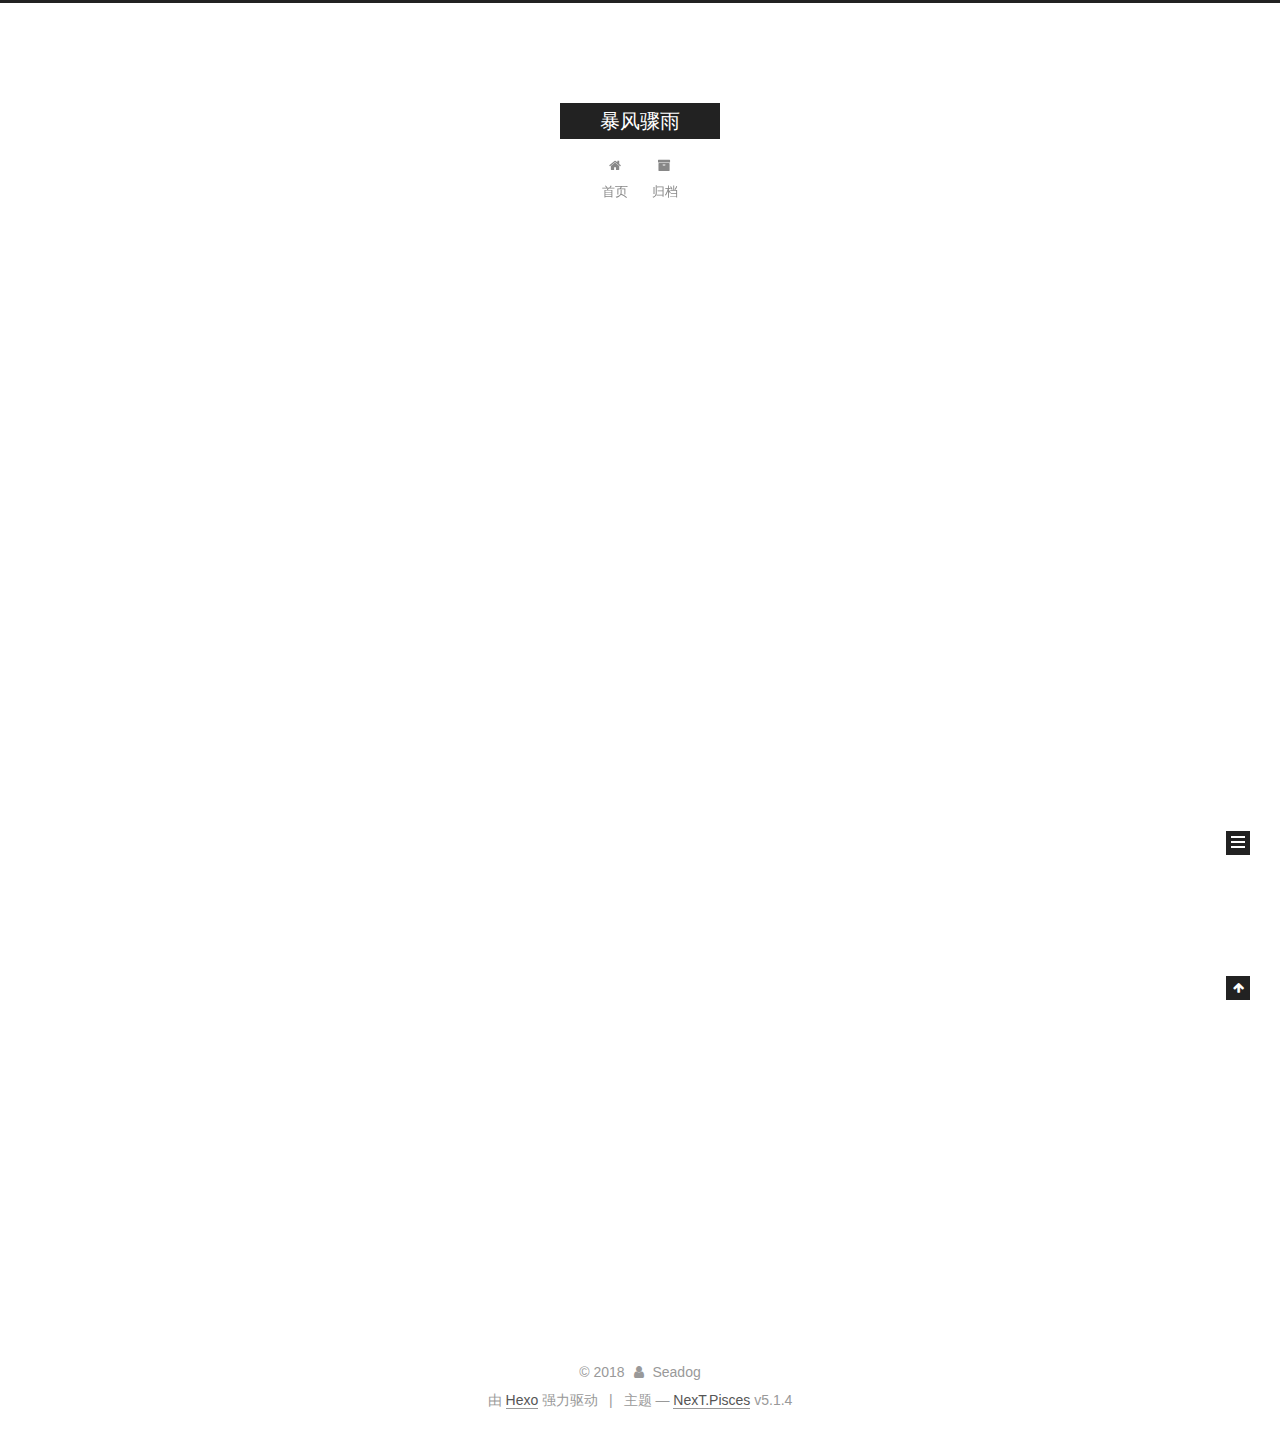
==== commit 63a18e36: "Site updated: 2018-10-16 03:12:36" ====
--- a/index.html
+++ b/index.html
@@ -5,7 +5,7 @@
   
 
 
-<html class="theme-next muse use-motion" lang="">
+<html class="theme-next pisces use-motion" lang="zh-Hans">
 <head>
   <meta charset="UTF-8"/>
 <meta http-equiv="X-UA-Compatible" content="IE=edge" />
@@ -13,6 +13,13 @@
 <meta name="theme-color" content="#222">
 
 
+
+  
+  
+    
+    
+  <script src="/lib/pace/pace.min.js?v=1.0.2"></script>
+  <link href="/lib/pace/pace-theme-minimal.min.css?v=1.0.2" rel="stylesheet">
 
 
 
@@ -85,7 +92,7 @@
 <meta property="og:url" content="https://seadog16.github.io/index.html">
 <meta property="og:site_name" content="暴风骤雨">
 <meta property="og:description" content="前端分享">
-<meta property="og:locale" content="default">
+<meta property="og:locale" content="zh-Hans">
 <meta name="twitter:card" content="summary">
 <meta name="twitter:title" content="暴风骤雨">
 <meta name="twitter:description" content="前端分享">
@@ -96,15 +103,15 @@
   var NexT = window.NexT || {};
   var CONFIG = {
     root: '/',
-    scheme: 'Muse',
+    scheme: 'Pisces',
     version: '5.1.4',
-    sidebar: {"position":"left","display":"post","offset":12,"b2t":false,"scrollpercent":false,"onmobile":false},
+    sidebar: {"position":"right","display":"post","offset":12,"b2t":true,"scrollpercent":false,"onmobile":false},
     fancybox: true,
     tabs: true,
     motion: {"enable":true,"async":false,"transition":{"post_block":"fadeIn","post_header":"slideDownIn","post_body":"slideDownIn","coll_header":"slideLeftIn","sidebar":"slideUpIn"}},
     duoshuo: {
       userId: '0',
-      author: 'Author'
+      author: '博主'
     },
     algolia: {
       applicationID: '',
@@ -131,19 +138,29 @@
 
 
 
+  <script type="text/javascript">
+    var _hmt = _hmt || [];
+    (function() {
+      var hm = document.createElement("script");
+      hm.src = "https://hm.baidu.com/hm.js?2fdc28abf730d0627c68085fa2033dd6";
+      var s = document.getElementsByTagName("script")[0];
+      s.parentNode.insertBefore(hm, s);
+    })();
+  </script>
+
 
 
 
 </head>
 
-<body itemscope itemtype="http://schema.org/WebPage" lang="default">
-
-  
-  
-    
-  
-
-  <div class="container sidebar-position-left 
+<body itemscope itemtype="http://schema.org/WebPage" lang="zh-Hans">
+
+  
+  
+    
+  
+
+  <div class="container sidebar-position-right 
   page-home">
     <div class="headband"></div>
 
@@ -160,7 +177,7 @@
       </a>
     </div>
       
-        <p class="site-subtitle"></p>
+        <h1 class="site-subtitle" itemprop="description"></h1>
       
   </div>
 
@@ -185,7 +202,7 @@
             
               <i class="menu-item-icon fa fa-fw fa-home"></i> <br />
             
-            Home
+            首页
           </a>
         </li>
       
@@ -195,7 +212,7 @@
             
               <i class="menu-item-icon fa fa-fw fa-archive"></i> <br />
             
-            Archives
+            归档
           </a>
         </li>
       
@@ -237,7 +254,7 @@
     <span hidden itemprop="author" itemscope itemtype="http://schema.org/Person">
       <meta itemprop="name" content="Seadog">
       <meta itemprop="description" content="">
-      <meta itemprop="image" content="/images/avatar.gif">
+      <meta itemprop="image" content="/images/avatar.png">
     </span>
 
     <span hidden itemprop="publisher" itemscope itemtype="http://schema.org/Organization">
@@ -249,9 +266,9 @@
 
         
         
-          <h1 class="post-title" itemprop="name headline">
+          <h2 class="post-title" itemprop="name headline">
                 
-                <a class="post-title-link" href="/2018/10/16/hello-world/" itemprop="url">Hello World</a></h1>
+                <a class="post-title-link" href="/2018/10/16/hello-world/" itemprop="url">Hello World</a></h2>
         
 
         <div class="post-meta">
@@ -261,9 +278,9 @@
                 <i class="fa fa-calendar-o"></i>
               </span>
               
-                <span class="post-meta-item-text">Posted on</span>
+                <span class="post-meta-item-text">发表于</span>
               
-              <time title="Post created" itemprop="dateCreated datePublished" datetime="2018-10-16T00:35:01+08:00">
+              <time title="创建于" itemprop="dateCreated datePublished" datetime="2018-10-16T02:55:27+08:00">
                 2018-10-16
               </time>
             
@@ -276,6 +293,17 @@
           
 
           
+            
+              <span class="post-comments-count">
+                <span class="post-meta-divider">|</span>
+                <span class="post-meta-item-icon">
+                  <i class="fa fa-comment-o"></i>
+                </span>
+                <a href="/2018/10/16/hello-world/#comments" itemprop="discussionUrl">
+                  <span class="post-comments-count disqus-comment-count"
+                        data-disqus-identifier="2018/10/16/hello-world/" itemprop="commentCount"></span>
+                </a>
+              </span>
             
           
 
@@ -382,8 +410,12 @@
         <div class="site-overview">
           <div class="site-author motion-element" itemprop="author" itemscope itemtype="http://schema.org/Person">
             
+              <img class="site-author-image" itemprop="image"
+                src="/images/avatar.png"
+                alt="Seadog" />
+            
               <p class="site-author-name" itemprop="name">Seadog</p>
-              <p class="site-description motion-element" itemprop="description">前端分享</p>
+              <p class="site-description motion-element" itemprop="description"></p>
           </div>
 
           <nav class="site-state motion-element">
@@ -394,7 +426,7 @@
                 <a href="/archives/">
               
                   <span class="site-state-item-count">1</span>
-                  <span class="site-state-item-name">posts</span>
+                  <span class="site-state-item-name">日志</span>
                 </a>
               </div>
             
@@ -422,6 +454,11 @@
 
       
 
+      
+        <div class="back-to-top">
+          <i class="fa fa-arrow-up"></i>
+          
+        </div>
       
 
     </div>
@@ -444,7 +481,7 @@
 </div>
 
 
-  <div class="powered-by">Powered by <a class="theme-link" target="_blank" href="https://hexo.io">Hexo</a></div>
+  <div class="powered-by">由 <a class="theme-link" target="_blank" href="https://hexo.io">Hexo</a> 强力驱动</div>
 
 
 
@@ -452,7 +489,7 @@
 
 
 
-  <div class="theme-info">Theme &mdash; <a class="theme-link" target="_blank" href="https://github.com/iissnan/hexo-theme-next">NexT.Muse</a> v5.1.4</div>
+  <div class="theme-info">主题 &mdash; <a class="theme-link" target="_blank" href="https://github.com/iissnan/hexo-theme-next">NexT.Pisces</a> v5.1.4</div>
 
 
 
@@ -469,11 +506,6 @@
       </div>
     </footer>
 
-    
-      <div class="back-to-top">
-        <i class="fa fa-arrow-up"></i>
-        
-      </div>
     
 
     
@@ -552,6 +584,13 @@
   
   
 
+
+  <script type="text/javascript" src="/js/src/affix.js?v=5.1.4"></script>
+
+  <script type="text/javascript" src="/js/src/schemes/pisces.js?v=5.1.4"></script>
+
+
+
   
 
   
@@ -563,6 +602,14 @@
 
   
 
+
+  
+
+    
+      <script id="dsq-count-scr" src="https://.disqus.com/count.js" async></script>
+    
+
+    
 
   
 
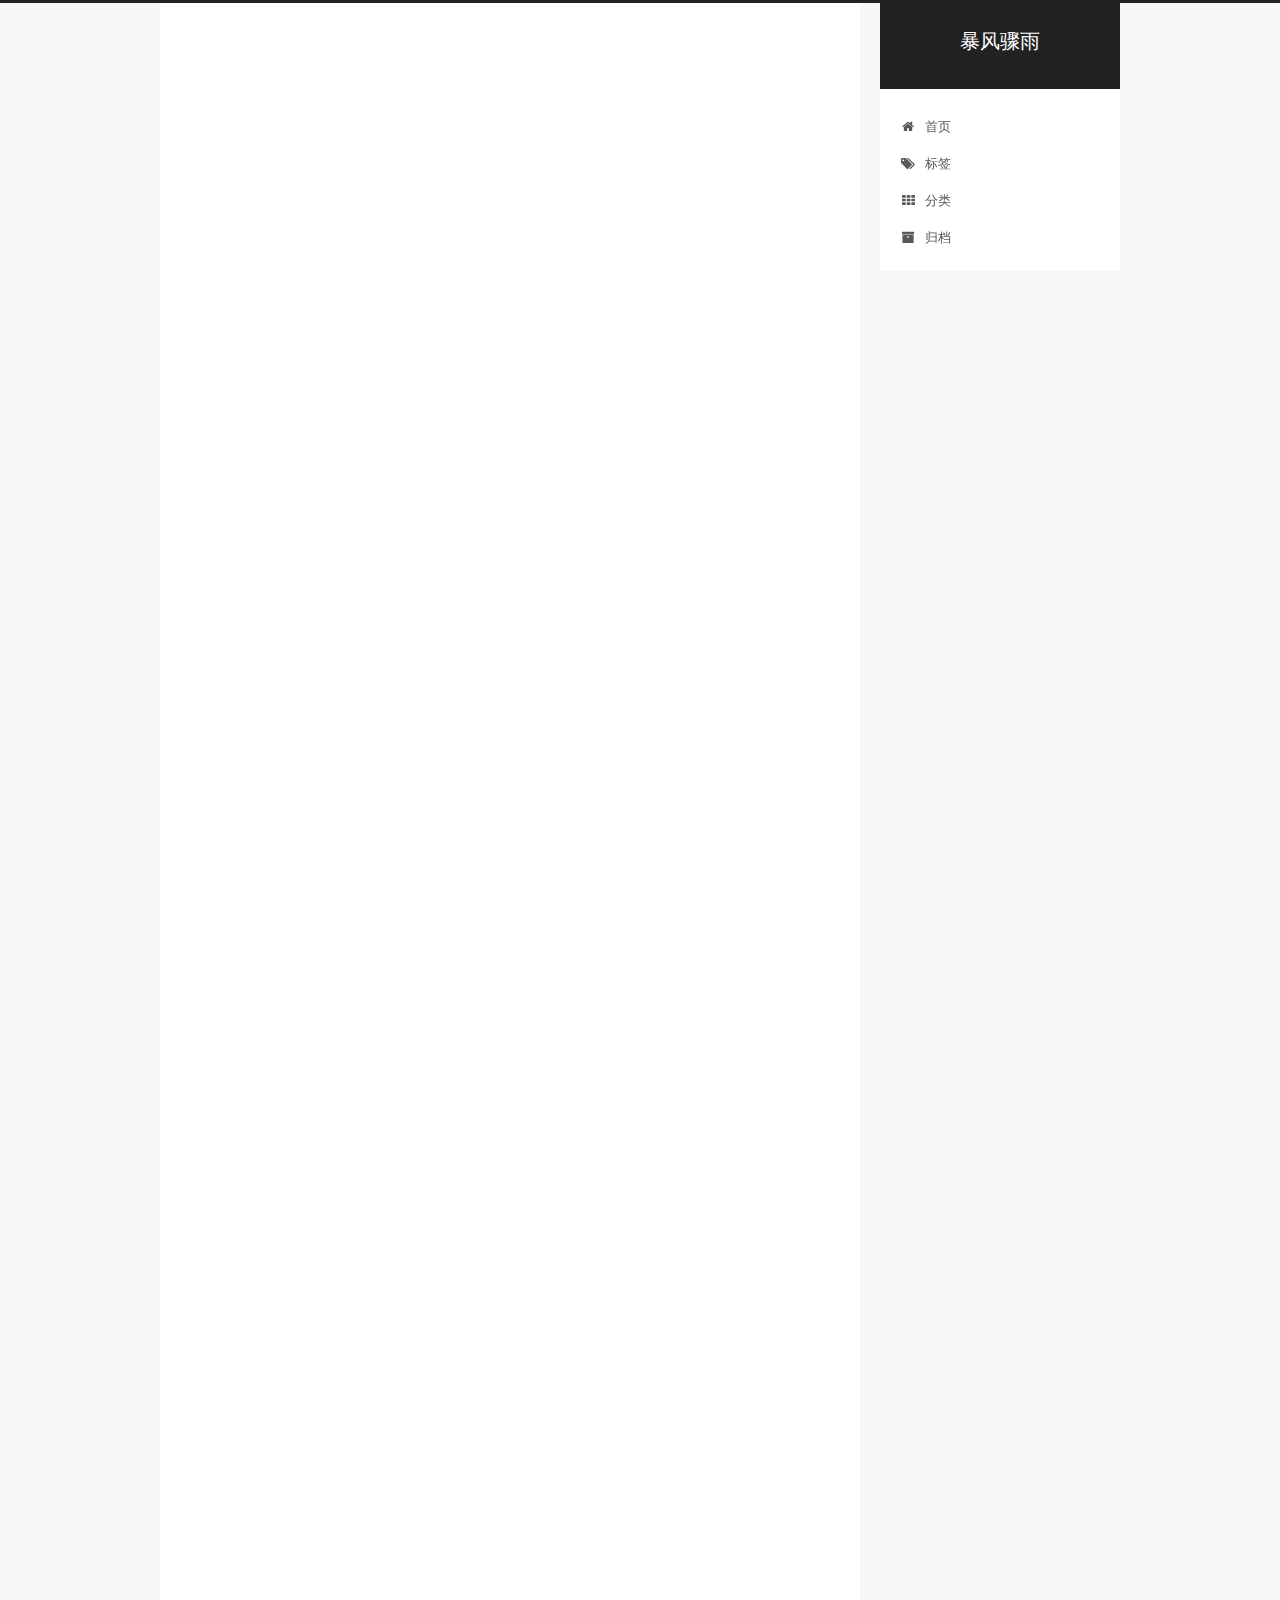
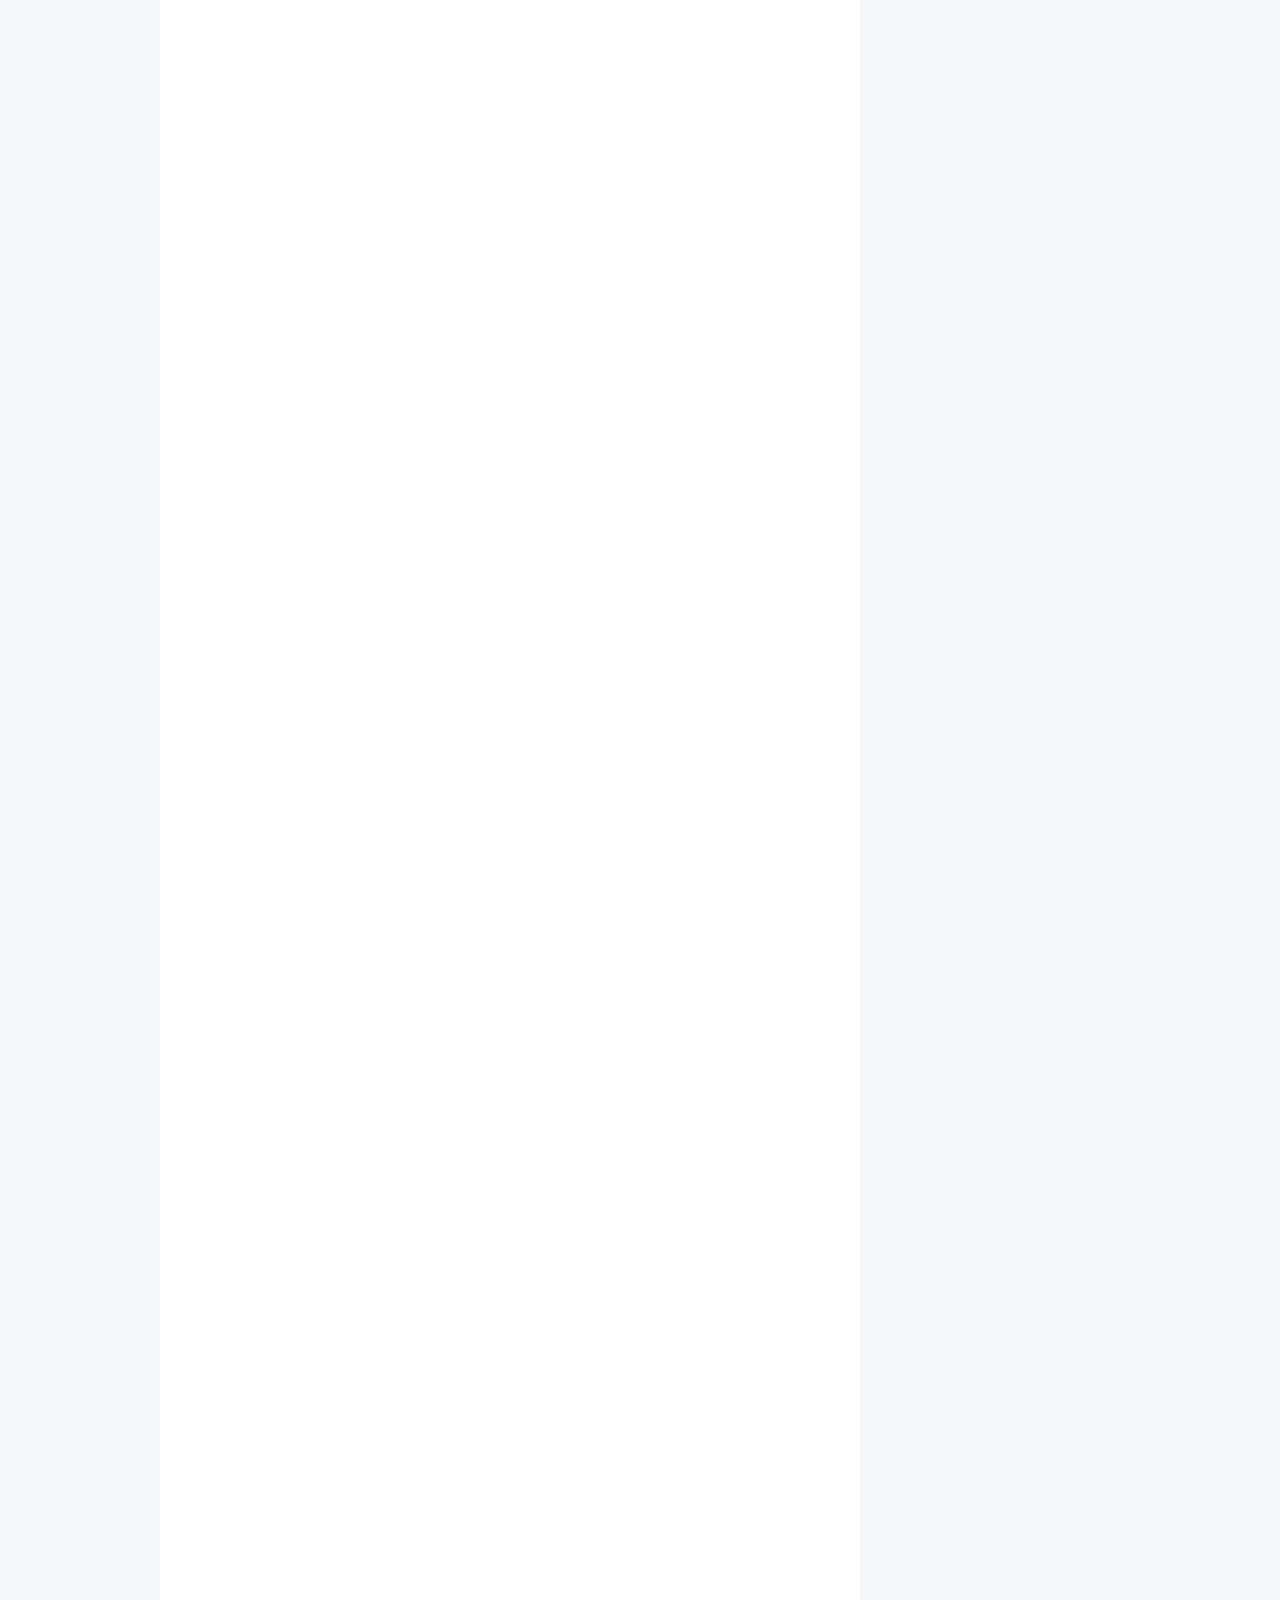
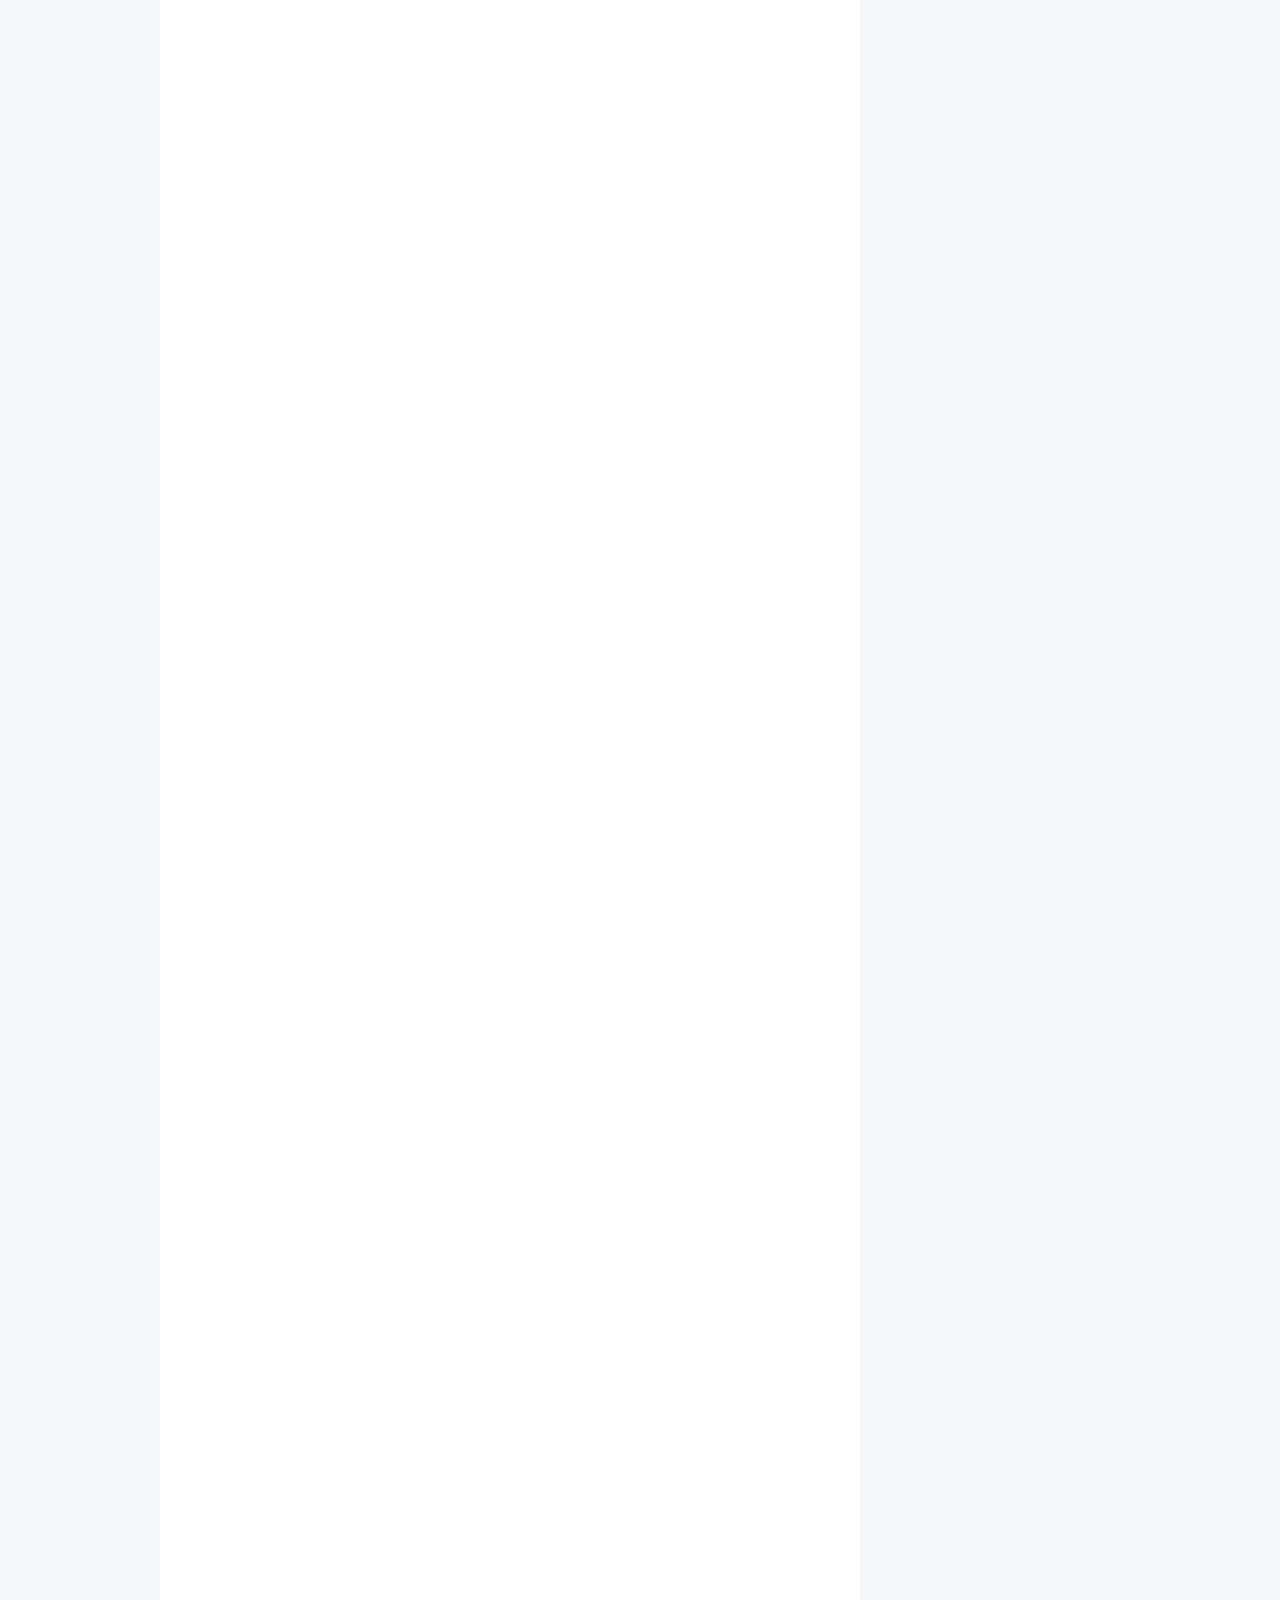
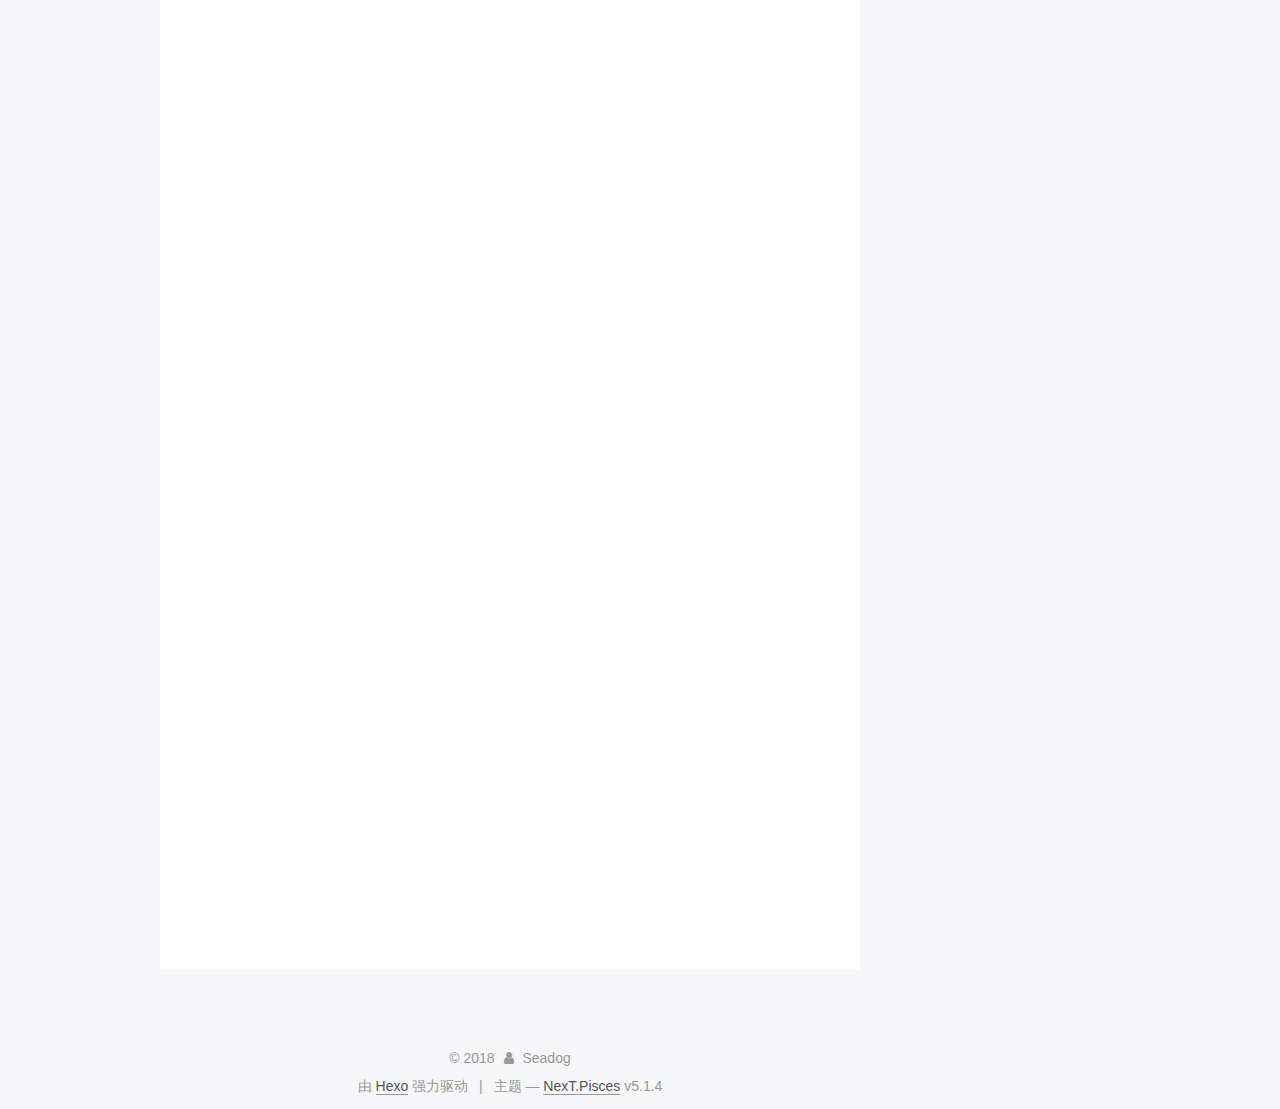
==== commit 1e16a8a6: "Site updated: 2018-10-17 01:03:45" ====
--- a/index.html
+++ b/index.html
@@ -207,6 +207,26 @@
         </li>
       
         
+        <li class="menu-item menu-item-tags">
+          <a href="/tags/" rel="section">
+            
+              <i class="menu-item-icon fa fa-fw fa-tags"></i> <br />
+            
+            标签
+          </a>
+        </li>
+      
+        
+        <li class="menu-item menu-item-categories">
+          <a href="/categories/" rel="section">
+            
+              <i class="menu-item-icon fa fa-fw fa-th"></i> <br />
+            
+            分类
+          </a>
+        </li>
+      
+        
         <li class="menu-item menu-item-archives">
           <a href="/archives/" rel="section">
             
@@ -249,7 +269,7 @@
   
   
   <div class="post-block">
-    <link itemprop="mainEntityOfPage" href="https://seadog16.github.io/2018/10/16/hello-world/">
+    <link itemprop="mainEntityOfPage" href="https://seadog16.github.io/2018/10/16/优雅的使用-element-ui-中的-table-组件/">
 
     <span hidden itemprop="author" itemscope itemtype="http://schema.org/Person">
       <meta itemprop="name" content="Seadog">
@@ -268,7 +288,7 @@
         
           <h2 class="post-title" itemprop="name headline">
                 
-                <a class="post-title-link" href="/2018/10/16/hello-world/" itemprop="url">Hello World</a></h2>
+                <a class="post-title-link" href="/2018/10/16/优雅的使用-element-ui-中的-table-组件/" itemprop="url">优雅的使用 element-ui 中的 table 组件</a></h2>
         
 
         <div class="post-meta">
@@ -280,7 +300,7 @@
               
                 <span class="post-meta-item-text">发表于</span>
               
-              <time title="创建于" itemprop="dateCreated datePublished" datetime="2018-10-16T02:55:27+08:00">
+              <time title="创建于" itemprop="dateCreated datePublished" datetime="2018-10-16T11:19:09+08:00">
                 2018-10-16
               </time>
             
@@ -290,6 +310,28 @@
             
           </span>
 
+          
+            <span class="post-category" >
+            
+              <span class="post-meta-divider">|</span>
+            
+              <span class="post-meta-item-icon">
+                <i class="fa fa-folder-o"></i>
+              </span>
+              
+                <span class="post-meta-item-text">分类于</span>
+              
+              
+                <span itemprop="about" itemscope itemtype="http://schema.org/Thing">
+                  <a href="/categories/Vue-js/" itemprop="url" rel="index">
+                    <span itemprop="name">Vue.js</span>
+                  </a>
+                </span>
+
+                
+                
+              
+            </span>
           
 
           
@@ -299,9 +341,9 @@
                 <span class="post-meta-item-icon">
                   <i class="fa fa-comment-o"></i>
                 </span>
-                <a href="/2018/10/16/hello-world/#comments" itemprop="discussionUrl">
+                <a href="/2018/10/16/优雅的使用-element-ui-中的-table-组件/#comments" itemprop="discussionUrl">
                   <span class="post-comments-count disqus-comment-count"
-                        data-disqus-identifier="2018/10/16/hello-world/" itemprop="commentCount"></span>
+                        data-disqus-identifier="2018/10/16/优雅的使用-element-ui-中的-table-组件/" itemprop="commentCount"></span>
                 </a>
               </span>
             
@@ -331,15 +373,34 @@
       
         
           
-            <p>Welcome to <a href="https://hexo.io/" target="_blank" rel="noopener">Hexo</a>! This is your very first post. Check <a href="https://hexo.io/docs/" target="_blank" rel="noopener">documentation</a> for more info. If you get any problems when using Hexo, you can find the answer in <a href="https://hexo.io/docs/troubleshooting.html" target="_blank" rel="noopener">troubleshooting</a> or you can ask me on <a href="https://github.com/hexojs/hexo/issues" target="_blank" rel="noopener">GitHub</a>.</p>
-<h2 id="Quick-Start"><a href="#Quick-Start" class="headerlink" title="Quick Start"></a>Quick Start</h2><h3 id="Create-a-new-post"><a href="#Create-a-new-post" class="headerlink" title="Create a new post"></a>Create a new post</h3><figure class="highlight bash"><table><tr><td class="gutter"><pre><span class="line">1</span><br></pre></td><td class="code"><pre><span class="line">$ hexo new <span class="string">"My New Post"</span></span><br></pre></td></tr></table></figure>
-<p>More info: <a href="https://hexo.io/docs/writing.html" target="_blank" rel="noopener">Writing</a></p>
-<h3 id="Run-server"><a href="#Run-server" class="headerlink" title="Run server"></a>Run server</h3><figure class="highlight bash"><table><tr><td class="gutter"><pre><span class="line">1</span><br></pre></td><td class="code"><pre><span class="line">$ hexo server</span><br></pre></td></tr></table></figure>
-<p>More info: <a href="https://hexo.io/docs/server.html" target="_blank" rel="noopener">Server</a></p>
-<h3 id="Generate-static-files"><a href="#Generate-static-files" class="headerlink" title="Generate static files"></a>Generate static files</h3><figure class="highlight bash"><table><tr><td class="gutter"><pre><span class="line">1</span><br></pre></td><td class="code"><pre><span class="line">$ hexo generate</span><br></pre></td></tr></table></figure>
-<p>More info: <a href="https://hexo.io/docs/generating.html" target="_blank" rel="noopener">Generating</a></p>
-<h3 id="Deploy-to-remote-sites"><a href="#Deploy-to-remote-sites" class="headerlink" title="Deploy to remote sites"></a>Deploy to remote sites</h3><figure class="highlight bash"><table><tr><td class="gutter"><pre><span class="line">1</span><br></pre></td><td class="code"><pre><span class="line">$ hexo deploy</span><br></pre></td></tr></table></figure>
-<p>More info: <a href="https://hexo.io/docs/deployment.html" target="_blank" rel="noopener">Deployment</a></p>
+            <blockquote><p>作者：ywwhack<br>链接：<a href="https://juejin.im/post/5a100d09f265da4324800807" target="_blank" rel="noopener">https://juejin.im/post/5a100d09f265da4324800807</a><br>来源：掘金</p>
+</blockquote>
+<p>经常使用 <a href="http://element-cn.eleme.io" target="_blank" rel="noopener">element-ui</a> 的小伙伴应该对 <code>el-table</code> 组件非常熟悉，通常它长下面这个样子：</p>
+<figure class="highlight html"><table><tr><td class="code"><pre><span class="line"><span class="tag">&lt;<span class="name">template</span>&gt;</span></span><br><span class="line">  <span class="tag">&lt;<span class="name">el-table</span> <span class="attr">:data</span>=<span class="string">"tableData"</span>&gt;</span></span><br><span class="line">    <span class="tag">&lt;<span class="name">el-table-column</span></span></span><br><span class="line"><span class="tag">      <span class="attr">prop</span>=<span class="string">"date"</span></span></span><br><span class="line"><span class="tag">      <span class="attr">label</span>=<span class="string">"日期"</span>&gt;</span></span><br><span class="line">    <span class="tag">&lt;/<span class="name">el-table-column</span>&gt;</span></span><br><span class="line">    <span class="tag">&lt;<span class="name">el-table-column</span></span></span><br><span class="line"><span class="tag">      <span class="attr">prop</span>=<span class="string">"name"</span></span></span><br><span class="line"><span class="tag">      <span class="attr">label</span>=<span class="string">"姓名"</span>&gt;</span></span><br><span class="line">    <span class="tag">&lt;/<span class="name">el-table-column</span>&gt;</span></span><br><span class="line">    <span class="tag">&lt;<span class="name">el-table-column</span></span></span><br><span class="line"><span class="tag">      <span class="attr">prop</span>=<span class="string">"address"</span></span></span><br><span class="line"><span class="tag">      <span class="attr">label</span>=<span class="string">"地址"</span>&gt;</span></span><br><span class="line">    <span class="tag">&lt;/<span class="name">el-table-column</span>&gt;</span></span><br><span class="line">  <span class="tag">&lt;/<span class="name">el-table</span>&gt;</span></span><br><span class="line"><span class="tag">&lt;/<span class="name">template</span>&gt;</span></span><br><span class="line"></span><br><span class="line"><span class="tag">&lt;<span class="name">script</span>&gt;</span><span class="undefined"></span></span><br><span class="line"><span class="undefined">export default &#123;</span></span><br><span class="line"><span class="undefined">  data () &#123;</span></span><br><span class="line"><span class="undefined">    return &#123;</span></span><br><span class="line"><span class="undefined">      tableData: [&#123;</span></span><br><span class="line"><span class="undefined">        date: '2016-05-02',</span></span><br><span class="line"><span class="undefined">        name: '王小虎',</span></span><br><span class="line"><span class="undefined">        address: '上海市普陀区金沙江路 1518 弄'</span></span><br><span class="line"><span class="undefined">      &#125;, &#123;</span></span><br><span class="line"><span class="undefined">        date: '2016-05-04',</span></span><br><span class="line"><span class="undefined">        name: '王小虎',</span></span><br><span class="line"><span class="undefined">        address: '上海市普陀区金沙江路 1517 弄'</span></span><br><span class="line"><span class="undefined">      &#125;]</span></span><br><span class="line"><span class="undefined">    &#125;</span></span><br><span class="line"><span class="undefined">  &#125;</span></span><br><span class="line"><span class="undefined">&#125;</span></span><br><span class="line"><span class="undefined"></span><span class="tag">&lt;/<span class="name">script</span>&gt;</span></span><br></pre></td></tr></table></figure>
+<blockquote>
+<p>上面代码非常正确，但总觉的少了点什么？</p>
+</blockquote>
+<p>没错，模版中 <code>el-table-column</code> 几乎一致，重复写了</p>
+<h3 id="使用-v-for-来优化模版中的-el-table-column"><a href="#使用-v-for-来优化模版中的-el-table-column" class="headerlink" title="使用 v-for 来优化模版中的 el-table-column"></a>使用 v-for 来优化模版中的 el-table-column</h3><p>下面是采用 <code>v-for</code> 的版本，将每一列作为一个配置项传入：</p>
+<figure class="highlight html"><table><tr><td class="code"><pre><span class="line"><span class="tag">&lt;<span class="name">template</span>&gt;</span></span><br><span class="line">  <span class="tag">&lt;<span class="name">el-table</span> <span class="attr">:data</span>=<span class="string">"tableData"</span>&gt;</span></span><br><span class="line">    <span class="tag">&lt;<span class="name">el-table-column</span></span></span><br><span class="line"><span class="tag">      <span class="attr">v-for</span>=<span class="string">"&#123; prop, label &#125; in colConfigs"</span></span></span><br><span class="line"><span class="tag">      <span class="attr">:key</span>=<span class="string">"prop"</span></span></span><br><span class="line"><span class="tag">      <span class="attr">:prop</span>=<span class="string">"prop"</span></span></span><br><span class="line"><span class="tag">      <span class="attr">:label</span>=<span class="string">"label"</span>&gt;</span></span><br><span class="line">    <span class="tag">&lt;/<span class="name">el-table-column</span>&gt;</span></span><br><span class="line">  <span class="tag">&lt;/<span class="name">el-table</span>&gt;</span></span><br><span class="line"><span class="tag">&lt;/<span class="name">template</span>&gt;</span></span><br><span class="line"></span><br><span class="line"><span class="tag">&lt;<span class="name">script</span>&gt;</span><span class="undefined"></span></span><br><span class="line"><span class="undefined">export default &#123;</span></span><br><span class="line"><span class="undefined">  data () &#123;</span></span><br><span class="line"><span class="undefined">    this.colConfigs = [</span></span><br><span class="line"><span class="undefined">      &#123; prop: 'date', label: '日期' &#125;,</span></span><br><span class="line"><span class="undefined">      &#123; prop: 'name', label: '姓名' &#125;,</span></span><br><span class="line"><span class="undefined">      &#123; prop: 'address', label: '地址' &#125;</span></span><br><span class="line"><span class="undefined">    ]</span></span><br><span class="line"><span class="undefined">    return &#123;</span></span><br><span class="line"><span class="undefined">      tableData: [&#123;</span></span><br><span class="line"><span class="undefined">        date: '2016-05-02',</span></span><br><span class="line"><span class="undefined">        name: '王小虎',</span></span><br><span class="line"><span class="undefined">        address: '上海市普陀区金沙江路 1518 弄'</span></span><br><span class="line"><span class="undefined">      &#125;, &#123;</span></span><br><span class="line"><span class="undefined">        date: '2016-05-04',</span></span><br><span class="line"><span class="undefined">        name: '王小虎',</span></span><br><span class="line"><span class="undefined">        address: '上海市普陀区金沙江路 1517 弄'</span></span><br><span class="line"><span class="undefined">      &#125;]</span></span><br><span class="line"><span class="undefined">    &#125;</span></span><br><span class="line"><span class="undefined">  &#125;</span></span><br><span class="line"><span class="undefined">&#125;</span></span><br><span class="line"><span class="undefined"></span><span class="tag">&lt;/<span class="name">script</span>&gt;</span></span><br></pre></td></tr></table></figure>
+<p>这样做的好处在于，如果想再增加一列，完全可以不用动 <code>template</code>，只需要简单的在 <code>this.colConfigs</code> 这个数组中增加一个配置项 <code>{ prop: &#39;xxx&#39;, label: &#39;xxx&#39; }</code> 即可</p>
+<blockquote>
+<p>虽然这样加个配置非常简单，扩展性也比之前直接写模版好，但是如果我有一列是要渲染几个按钮，上面的方式就不起作用了</p>
+</blockquote>
+<p>换句话说，我们即想要简单的属性可以直接加个配置项渲染出来，又希望复杂的渲染能在模版中写出来，要怎么实现呢？</p>
+<h3 id="巧用-slot，为-el-table-封装一层"><a href="#巧用-slot，为-el-table-封装一层" class="headerlink" title="巧用 slot，为 el-table 封装一层"></a>巧用 slot，为 el-table 封装一层</h3><p>我们先来看一下封装的组件 <code>my-table：</code></p>
+<figure class="highlight html"><table><tr><td class="code"><pre><span class="line">// my-table.vue</span><br><span class="line"><span class="tag">&lt;<span class="name">template</span>&gt;</span></span><br><span class="line">  <span class="tag">&lt;<span class="name">el-table</span> <span class="attr">:data</span>=<span class="string">"data"</span>&gt;</span></span><br><span class="line">    <span class="tag">&lt;<span class="name">template</span> <span class="attr">v-for</span>=<span class="string">"colConfig in colConfigs"</span>&gt;</span></span><br><span class="line">      <span class="tag">&lt;<span class="name">slot</span> <span class="attr">v-if</span>=<span class="string">"colConfig.slot"</span> <span class="attr">:name</span>=<span class="string">"colConfig.slot"</span>&gt;</span></span><br><span class="line">      <span class="tag">&lt;<span class="name">el-table-column</span> <span class="attr">v-bind</span>=<span class="string">"colConfig"</span>&gt;</span><span class="tag">&lt;/<span class="name">el-table-column</span>&gt;</span></span><br><span class="line">    <span class="tag">&lt;/<span class="name">template</span>&gt;</span>  </span><br><span class="line">  <span class="tag">&lt;/<span class="name">el-table</span>&gt;</span></span><br><span class="line"><span class="tag">&lt;/<span class="name">template</span>&gt;</span></span><br><span class="line"></span><br><span class="line"><span class="tag">&lt;<span class="name">script</span>&gt;</span><span class="undefined"></span></span><br><span class="line"><span class="undefined">export default &#123;</span></span><br><span class="line"><span class="undefined">  props: ['colConfigs', 'data']</span></span><br><span class="line"><span class="undefined">&#125;</span></span><br><span class="line"><span class="undefined"></span><span class="tag">&lt;/<span class="name">script</span>&gt;</span></span><br></pre></td></tr></table></figure>
+<p>这个封装实际上就是把前面的 <code>colConfigs</code> 作为一个 <code>prop</code> 传入，但是跟上面例子有一点不同的是，配置项中多了一个 <code>slot</code> 属性，通过这个属性，我们就可以像文章最开始那样在模版中写了，用法如下：</p>
+<figure class="highlight html"><table><tr><td class="code"><pre><span class="line"><span class="tag">&lt;<span class="name">template</span>&gt;</span></span><br><span class="line">  <span class="tag">&lt;<span class="name">my-table</span></span></span><br><span class="line"><span class="tag">    <span class="attr">:data</span>=<span class="string">"tableData"</span></span></span><br><span class="line"><span class="tag">    <span class="attr">:col-configs</span>=<span class="string">"colConfigs"</span>&gt;</span></span><br><span class="line">    <span class="comment">&lt;!-- slot="opt" 不能省略，需要与下面配置项中的对应 --&gt;</span></span><br><span class="line">    <span class="tag">&lt;<span class="name">el-table-column</span> <span class="attr">slot</span>=<span class="string">"opt"</span>&gt;</span></span><br><span class="line">      <span class="tag">&lt;<span class="name">el-button</span> <span class="attr">size</span>=<span class="string">"mini"</span> <span class="attr">slot-scope</span>=<span class="string">"&#123; row &#125;"</span>&gt;</span>查看<span class="tag">&lt;/<span class="name">el-button</span>&gt;</span></span><br><span class="line">    <span class="tag">&lt;/<span class="name">el-table-column</span>&gt;</span></span><br><span class="line">  <span class="tag">&lt;/<span class="name">my-table</span>&gt;</span></span><br><span class="line"><span class="tag">&lt;/<span class="name">template</span>&gt;</span></span><br><span class="line"></span><br><span class="line"><span class="tag">&lt;<span class="name">script</span>&gt;</span><span class="undefined"></span></span><br><span class="line"><span class="undefined">export default &#123;</span></span><br><span class="line"><span class="undefined">  data () &#123;</span></span><br><span class="line"><span class="undefined">    this.colConfigs = [</span></span><br><span class="line"><span class="undefined">      &#123; prop: 'date', label: '日期' &#125;,</span></span><br><span class="line"><span class="undefined">      &#123; prop: 'name', label: '姓名' &#125;,</span></span><br><span class="line"><span class="undefined">      &#123; prop: 'address', label: '地址' &#125;,</span></span><br><span class="line"><span class="undefined">      // 模版中的元素需要对应的有 slot="opt" 属性</span></span><br><span class="line"><span class="undefined">      &#123; slot: 'opt' &#125;</span></span><br><span class="line"><span class="undefined">    ]</span></span><br><span class="line"><span class="undefined">    return &#123;</span></span><br><span class="line"><span class="undefined">      tableData: [&#123;</span></span><br><span class="line"><span class="undefined">        date: '2016-05-02',</span></span><br><span class="line"><span class="undefined">        name: '王小虎',</span></span><br><span class="line"><span class="undefined">        address: '上海市普陀区金沙江路 1518 弄'</span></span><br><span class="line"><span class="undefined">      &#125;, &#123;</span></span><br><span class="line"><span class="undefined">        date: '2016-05-04',</span></span><br><span class="line"><span class="undefined">        name: '王小虎',</span></span><br><span class="line"><span class="undefined">        address: '上海市普陀区金沙江路 1517 弄'</span></span><br><span class="line"><span class="undefined">      &#125;]</span></span><br><span class="line"><span class="undefined">    &#125;</span></span><br><span class="line"><span class="undefined">  &#125;</span></span><br><span class="line"><span class="undefined">&#125;</span></span><br><span class="line"><span class="undefined"></span><span class="tag">&lt;/<span class="name">script</span>&gt;</span></span><br></pre></td></tr></table></figure>
+<p>现在我们想要增加一个列，只要加个配置项，或者加个 slot ，完美～</p>
+<p>等等，假设我的 table 中有几列渲染比较复杂，那几列又都比较相似，像下面这种：</p>
+<figure class="highlight html"><table><tr><td class="code"><pre><span class="line"><span class="tag">&lt;<span class="name">template</span>&gt;</span></span><br><span class="line">  <span class="tag">&lt;<span class="name">my-table</span></span></span><br><span class="line"><span class="tag">    <span class="attr">:data</span>=<span class="string">"tableData"</span></span></span><br><span class="line"><span class="tag">    <span class="attr">:col-configs</span>=<span class="string">"colConfigs"</span>&gt;</span></span><br><span class="line">    <span class="tag">&lt;<span class="name">el-table-column</span> <span class="attr">label</span>=<span class="string">"变化"</span> <span class="attr">slot</span>=<span class="string">"change"</span>&gt;</span></span><br><span class="line">      <span class="tag">&lt;<span class="name">span</span> <span class="attr">:slot-scope</span>=<span class="string">"row"</span>&gt;</span></span><br><span class="line">        &#123;&#123; row['change'] &gt; 0 ? '+' + row['change']: row['change'] &#125;&#125;</span><br><span class="line">      <span class="tag">&lt;/<span class="name">span</span>&gt;</span></span><br><span class="line">    <span class="tag">&lt;/<span class="name">el-table-column</span>&gt;</span></span><br><span class="line">    <span class="tag">&lt;<span class="name">el-table-column</span> <span class="attr">label</span>=<span class="string">"趋势"</span> <span class="attr">slot</span>=<span class="string">"trend"</span>&gt;</span></span><br><span class="line">      <span class="tag">&lt;<span class="name">span</span> <span class="attr">:slot-scope</span>=<span class="string">"row"</span>&gt;</span></span><br><span class="line">        &#123;&#123; row['trend'] &gt; 0 ? '+' + row['trend']: row['trend'] &#125;&#125;</span><br><span class="line">      <span class="tag">&lt;/<span class="name">span</span>&gt;</span></span><br><span class="line">    <span class="tag">&lt;/<span class="name">el-table-column</span>&gt;</span></span><br><span class="line">  <span class="tag">&lt;/<span class="name">my-table</span>&gt;</span></span><br><span class="line"><span class="tag">&lt;/<span class="name">template</span>&gt;</span></span><br></pre></td></tr></table></figure>
+<p>又重复写模版了…</p>
+<h3 id="使用-is-”component”"><a href="#使用-is-”component”" class="headerlink" title="使用 :is=”component”"></a>使用 :is=”component”</h3><p>我们可以为配置项再增加一个属性 <code>component</code>, 用户可以指定 <code>component</code> 属性来特殊处理某列，实现如下：</p>
+<figure class="highlight html"><table><tr><td class="code"><pre><span class="line">// my-table.vue</span><br><span class="line"><span class="tag">&lt;<span class="name">template</span>&gt;</span></span><br><span class="line">  <span class="tag">&lt;<span class="name">el-table</span> <span class="attr">:data</span>=<span class="string">"data"</span>&gt;</span></span><br><span class="line">    <span class="tag">&lt;<span class="name">template</span> <span class="attr">v-for</span>=<span class="string">"colConfig in colConfigs"</span>&gt;</span></span><br><span class="line">      <span class="tag">&lt;<span class="name">slot</span> <span class="attr">v-if</span>=<span class="string">"colConfig.slot"</span> <span class="attr">:name</span>=<span class="string">"colConfig.slot"</span>&gt;</span></span><br><span class="line">      <span class="tag">&lt;<span class="name">component</span></span></span><br><span class="line"><span class="tag">        <span class="attr">v-else-if</span>=<span class="string">"colConfig.component"</span></span></span><br><span class="line"><span class="tag">        <span class="attr">:is</span>=<span class="string">"config.component"</span> </span></span><br><span class="line"><span class="tag">        <span class="attr">:col-config</span>=<span class="string">"colConfig"</span>&gt;</span></span><br><span class="line">      <span class="tag">&lt;/<span class="name">component</span>&gt;</span></span><br><span class="line">      <span class="tag">&lt;<span class="name">el-table-column</span> <span class="attr">v-else</span> <span class="attr">v-bind</span>=<span class="string">"colConfig"</span>&gt;</span><span class="tag">&lt;/<span class="name">el-table-column</span>&gt;</span></span><br><span class="line">    <span class="tag">&lt;/<span class="name">template</span>&gt;</span>  </span><br><span class="line">  <span class="tag">&lt;/<span class="name">el-table</span>&gt;</span></span><br><span class="line"><span class="tag">&lt;/<span class="name">template</span>&gt;</span></span><br><span class="line"></span><br><span class="line"><span class="tag">&lt;<span class="name">script</span>&gt;</span><span class="undefined"></span></span><br><span class="line"><span class="undefined">export default &#123;</span></span><br><span class="line"><span class="undefined">  props: ['colConfigs', 'data']</span></span><br><span class="line"><span class="undefined">&#125;</span></span><br><span class="line"><span class="undefined"></span><span class="tag">&lt;/<span class="name">script</span>&gt;</span></span><br></pre></td></tr></table></figure>
+<p>然后上面的例子就可以改写成：</p>
+<figure class="highlight html"><table><tr><td class="code"><pre><span class="line"><span class="tag">&lt;<span class="name">template</span>&gt;</span></span><br><span class="line">  <span class="tag">&lt;<span class="name">my-table</span></span></span><br><span class="line"><span class="tag">    <span class="attr">:data</span>=<span class="string">"tableData"</span></span></span><br><span class="line"><span class="tag">    <span class="attr">:col-configs</span>=<span class="string">"colConfigs"</span>&gt;</span></span><br><span class="line">  <span class="tag">&lt;/<span class="name">my-table</span>&gt;</span></span><br><span class="line"><span class="tag">&lt;/<span class="name">template</span>&gt;</span></span><br><span class="line"><span class="tag">&lt;<span class="name">script</span>&gt;</span><span class="undefined"></span></span><br><span class="line"><span class="undefined"></span></span><br><span class="line"><span class="undefined">const PrefixPlusText = &#123;</span></span><br><span class="line"><span class="undefined">  props: ['colConfig'],</span></span><br><span class="line"><span class="undefined">  template: `</span></span><br><span class="line"><span class="xml">    <span class="tag">&lt;<span class="name">el-table-column</span> <span class="attr">:label</span>=<span class="string">"colConfig.label"</span>&gt;</span></span></span><br><span class="line"><span class="xml">      <span class="tag">&lt;<span class="name">span</span> <span class="attr">:slot-scope</span>=<span class="string">"&#123; row &#125;"</span>&gt;</span></span></span><br><span class="line"><span class="undefined">        &#123;&#123; parseInt(row[colConfig.prop]) &gt; 0 ? '+' + row[colConfig.prop] : row[colConfig.prop] &#125;&#125;</span></span><br><span class="line"><span class="xml">      <span class="tag">&lt;/<span class="name">span</span>&gt;</span></span></span><br><span class="line"><span class="xml">    <span class="tag">&lt;/<span class="name">el-table-column</span>&gt;</span></span></span><br><span class="line"><span class="undefined">  `</span></span><br><span class="line"><span class="undefined">&#125;</span></span><br><span class="line"><span class="undefined"></span></span><br><span class="line"><span class="undefined">export default &#123;</span></span><br><span class="line"><span class="undefined">  data () &#123;</span></span><br><span class="line"><span class="undefined">    this.colConfigs = [</span></span><br><span class="line"><span class="undefined">      &#123; prop: 'change', label: '变化' component: PrefixPlusText &#125;,</span></span><br><span class="line"><span class="undefined">      &#123; prop: 'name', label: '趋势', component: PrefixPlusText &#125;,</span></span><br><span class="line"><span class="undefined">    ]</span></span><br><span class="line"><span class="undefined">    return &#123;</span></span><br><span class="line"><span class="undefined">      tableData: [&#123;</span></span><br><span class="line"><span class="undefined">        change: '12%',</span></span><br><span class="line"><span class="undefined">        trend: '10%</span></span><br><span class="line"><span class="undefined">      &#125;, &#123;</span></span><br><span class="line"><span class="undefined">        change: '-12%',</span></span><br><span class="line"><span class="undefined">        trend: '-10%'</span></span><br><span class="line"><span class="undefined">      &#125;]</span></span><br><span class="line"><span class="undefined">    &#125;</span></span><br><span class="line"><span class="undefined">  &#125;</span></span><br><span class="line"><span class="undefined">&#125;</span></span><br><span class="line"><span class="undefined"></span><span class="tag">&lt;/<span class="name">script</span>&gt;</span></span><br></pre></td></tr></table></figure>
+<h3 id="总结"><a href="#总结" class="headerlink" title="总结"></a>总结</h3><p><code>table</code> 作为数据展示组件，在日常开发中经常被用到，通过这篇文章，可以看到结合 <code>vue</code> 的 <code>slot/component</code> 特性，做一层封装，可以大大简化 <code>table</code> 的使用，大部分时候只需写一个配置属性就可以了。</p>
 
           
         
@@ -432,7 +493,25 @@
             
 
             
-
+              
+              
+              <div class="site-state-item site-state-categories">
+                <a href="/categories/index.html">
+                  <span class="site-state-item-count">1</span>
+                  <span class="site-state-item-name">分类</span>
+                </a>
+              </div>
+            
+
+            
+              
+              
+              <div class="site-state-item site-state-tags">
+                <a href="/tags/index.html">
+                  <span class="site-state-item-count">3</span>
+                  <span class="site-state-item-name">标签</span>
+                </a>
+              </div>
             
 
           </nav>
--- a/css/main.css
+++ b/css/main.css
@@ -189,7 +189,7 @@
   font-size: 14px;
   line-height: 2;
   color: #555;
-  background: #fff;
+  background: #f5f7f9;
 }
 @media (max-width: 767px) {
   body {
@@ -653,8 +653,8 @@
 @media (min-width: 992px) {
   .full-image.full-image.full-image.full-image {
     max-width: none;
-    width: 110%;
-    margin: 25px -5%;
+    width: 118%;
+    margin: 0 -9%;
   }
 }
 .blockquote-center,
@@ -940,11 +940,11 @@
   display: inline-block;
   padding: 0 20px;
   font-size: 14px;
-  color: #fff;
-  background: #222;
-  border: 2px solid #222;
+  color: #555;
+  background: #fff;
+  border: 2px solid #555;
   text-decoration: none;
-  border-radius: 0;
+  border-radius: 2px;
   transition-property: background-color;
   transition-duration: 0.2s;
   transition-timing-function: ease-in-out;
@@ -953,8 +953,8 @@
 }
 .btn:hover {
   border-color: #222;
-  color: #222;
-  background: #fff;
+  color: #fff;
+  background: #222;
 }
 .btn +.btn {
   margin: 0 0 8px 8px;
@@ -1057,25 +1057,21 @@
   margin: 10px;
 }
 .back-to-top {
-  box-sizing: border-box;
-  position: fixed;
-  bottom: -100px;
-  right: 30px;
-  z-index: 1050;
-  padding: 0 6px;
-  width: 24px;
-  background: #222;
+  display: none;
+  margin: 20px -10px -20px;
+  background: #f5f7f9;
   font-size: 12px;
-  opacity: 1;
-  color: #fff;
+  opacity: 0.6;
   cursor: pointer;
   text-align: center;
   -webkit-transform: translateZ(0);
-  transition-property: bottom;
   transition-duration: 0.2s;
   transition-timing-function: ease-in-out;
   transition-delay: 0s;
 }
+.back-to-top:hover {
+  opacity: 0.8;
+}
 @media (min-width: 768px) and (max-width: 991px) {
   .back-to-top {
     display: none !important;
@@ -1087,7 +1083,7 @@
   }
 }
 .back-to-top.back-to-top-on {
-  bottom: 19px;
+  display: block;
 }
 .header {
   background: transparent;
@@ -1136,7 +1132,7 @@
 .site-subtitle {
   margin-top: 10px;
   font-size: 13px;
-  color: #999;
+  color: #ddd;
 }
 .use-motion .brand {
   opacity: 0;
@@ -1209,7 +1205,8 @@
   transition-timing-function: ease-in-out;
   transition-delay: 0s;
 }
-.menu .menu-item a:hover {
+.menu .menu-item a:hover,
+.menu-item-active a {
   border-bottom-color: #222;
 }
 .menu .menu-item .fa {
@@ -1738,20 +1735,20 @@
   display: block;
   margin: 0 auto;
   padding: 2px;
-  max-width: 96px;
+  max-width: 120px;
   height: auto;
-  border: 2px solid #333;
+  border: 1px solid #eee;
 }
 .site-author-name {
-  margin: 5px 0 0;
+  margin: 0;
   text-align: center;
-  color: #f5f5f5;
-  font-weight: normal;
+  color: #222;
+  font-weight: 600;
 }
 .site-description {
-  margin-top: 5px;
+  margin-top: 0;
   text-align: center;
-  font-size: 14px;
+  font-size: 13px;
   color: #999;
 }
 .site-state {
@@ -1763,7 +1760,7 @@
 .site-state-item {
   display: inline-block;
   padding: 0 15px;
-  border-left: 1px solid #333;
+  border-left: 1px solid #eee;
 }
 .site-state-item:first-child {
   border-left: none;
@@ -1776,11 +1773,11 @@
   text-align: center;
   color: inherit;
   font-weight: 600;
-  font-size: 18px;
+  font-size: 16px;
 }
 .site-state-item-name {
   font-size: 13px;
-  color: inherit;
+  color: #999;
 }
 .feed-link {
   margin-top: 20px;
@@ -1822,7 +1819,7 @@
   width: 4px;
   height: 4px;
   border-radius: 50%;
-  background: #3dff2a;
+  background: #784425;
 }
 .links-of-blogroll {
   font-size: 13px;
@@ -1860,7 +1857,7 @@
   color: #555;
 }
 .sidebar-nav li:hover {
-  color: #f5f5f5;
+  color: #fc6423;
 }
 .page-post-detail .sidebar-nav-toc {
   padding: 0 5px;
@@ -1869,11 +1866,11 @@
   margin-left: 10px;
 }
 .sidebar-nav .sidebar-nav-active {
-  color: #87daff;
-  border-bottom-color: #87daff;
+  color: #fc6423;
+  border-bottom-color: #fc6423;
 }
 .sidebar-nav .sidebar-nav-active:hover {
-  color: #87daff;
+  color: #fc6423;
 }
 .sidebar-panel {
   display: none;
@@ -1906,12 +1903,12 @@
   transition-timing-function: ease-in-out;
   transition-delay: 0s;
   transition-property: all;
-  color: #999;
-  border-bottom-color: #555;
+  color: #666;
+  border-bottom-color: #ccc;
 }
 .post-toc ol a:hover {
-  color: #ccc;
-  border-bottom-color: #ccc;
+  color: #000;
+  border-bottom-color: #000;
 }
 .post-toc .nav-item {
   overflow: hidden;
@@ -1933,14 +1930,14 @@
   display: block;
 }
 .post-toc .nav .active > a {
-  color: #87daff;
-  border-bottom-color: #87daff;
+  color: #fc6423;
+  border-bottom-color: #fc6423;
 }
 .post-toc .nav .active-current > a {
-  color: #87daff;
+  color: #fc6423;
 }
 .post-toc .nav .active-current > a:hover {
-  color: #87daff;
+  color: #fc6423;
 }
 .footer {
   font-size: 14px;
@@ -2207,6 +2204,19 @@
 .theme-next .this_ua.browser.QQBrowser {
   background-color: #78ace9 !important;
   border-color: #4cae4c !important;
+}
+#gitment-display-button {
+  display: inline-block;
+  padding: 0 15px;
+  color: #0a9caf;
+  cursor: pointer;
+  font-size: 14px;
+  border: 1px solid #0a9caf;
+  border-radius: 4px;
+}
+#gitment-display-button:hover {
+  color: #fff;
+  background: #0a9caf;
 }
 .post-spread {
   margin-top: 20px;
@@ -2345,6 +2355,16 @@
   transform: translate(-50%, -50%);
   color: #ccc;
 }
+@media (min-width: 768px) and (max-width: 991px) {
+  .busuanzi-count {
+    width: auto;
+  }
+}
+@media (max-width: 767px) {
+  .busuanzi-count {
+    width: auto;
+  }
+}
 .site-uv,
 .site-pv,
 .page-pv {
@@ -2580,83 +2600,403 @@
   }
 }
 .page-post-detail .sidebar-toggle-line {
-  background: #87daff;
+  background: #fc6423;
 }
 .page-post-detail .comments {
   overflow: hidden;
 }
-@media (max-width: 767px) {
-  .header-inner,
-  .container .main-inner,
+.header {
+  position: relative;
+  margin: 0 auto;
+  width: 960px;
+}
+@media (min-width: 768px) and (max-width: 991px) {
+  .header {
+    width: auto;
+  }
+}
+@media (max-width: 767px) {
+  .header {
+    width: auto;
+  }
+}
+.header-inner {
+  position: absolute;
+  top: 0;
+  overflow: hidden;
+  padding: 0;
+  width: 240px;
+  background: #fff;
+  box-shadow: initial;
+  border-radius: initial;
+}
+@media (min-width: 1600px) {
+  .container .header-inner {
+    width: 240px;
+  }
+}
+@media (min-width: 768px) and (max-width: 991px) {
+  .header-inner {
+    position: relative;
+    width: auto;
+    border-radius: initial;
+  }
+}
+@media (max-width: 767px) {
+  .header-inner {
+    position: relative;
+    width: auto;
+    border-radius: initial;
+  }
+}
+.main:before,
+.main:after {
+  content: " ";
+  display: table;
+}
+.main:after {
+  clear: both;
+}
+@media (min-width: 768px) and (max-width: 991px) {
+  .main {
+    padding-bottom: 100px;
+  }
+}
+@media (max-width: 767px) {
+  .main {
+    padding-bottom: 100px;
+  }
+}
+.container .main-inner {
+  width: 960px;
+}
+@media (min-width: 768px) and (max-width: 991px) {
+  .container .main-inner {
+    width: auto;
+  }
+}
+@media (max-width: 767px) {
+  .container .main-inner {
+    width: auto;
+  }
+}
+.content-wrap {
+  float: right;
+  box-sizing: border-box;
+  padding: 40px;
+  width: 700px;
+  background: #fff;
+  min-height: 700px;
+  box-shadow: initial;
+  border-radius: initial;
+}
+@media (min-width: 768px) and (max-width: 991px) {
+  .content-wrap {
+    width: 100%;
+    padding: 20px;
+    border-radius: initial;
+  }
+}
+@media (max-width: 767px) {
+  .content-wrap {
+    width: 100%;
+    padding: 20px;
+    min-height: auto;
+    border-radius: initial;
+  }
+}
+.sidebar {
+  position: static;
+  float: left;
+  margin-top: 300px;
+  width: 240px;
+  background: #f5f7f9;
+  box-shadow: none;
+}
+@media (min-width: 768px) and (max-width: 991px) {
+  .sidebar {
+    display: none;
+  }
+}
+@media (max-width: 767px) {
+  .sidebar {
+    display: none;
+  }
+}
+.sidebar-toggle {
+  display: none;
+}
+.footer-inner {
+  width: 960px;
+  padding-left: 260px;
+}
+@media (min-width: 768px) and (max-width: 991px) {
   .footer-inner {
     width: auto;
-  }
-}
-embed {
-  display: block;
-  margin: 0px auto 25px auto;
-}
-.custom-logo .site-meta-headline {
-  text-align: center;
-}
-.custom-logo .brand {
+    padding-left: 0 !important;
+    padding-right: 0 !important;
+  }
+}
+@media (max-width: 767px) {
+  .footer-inner {
+    width: auto;
+    padding-left: 0 !important;
+    padding-right: 0 !important;
+  }
+}
+.sidebar-position-right .header-inner {
+  right: 0;
+}
+.sidebar-position-right .content-wrap {
+  float: left;
+}
+.sidebar-position-right .sidebar {
+  float: right;
+}
+.sidebar-position-right .footer-inner {
+  padding-left: 0;
+  padding-right: 260px;
+}
+.site-brand-wrapper {
+  position: relative;
+}
+.site-meta {
+  padding: 20px 0;
+  color: #fff;
+  background: #222;
+}
+@media (min-width: 768px) and (max-width: 991px) {
+  .site-meta {
+    box-shadow: 0 0 16px rgba(0,0,0,0.5);
+  }
+}
+@media (max-width: 767px) {
+  .site-meta {
+    box-shadow: 0 0 16px rgba(0,0,0,0.5);
+  }
+}
+.brand {
+  padding: 0;
   background: none;
 }
-.custom-logo .site-title {
-  margin: 10px auto 0;
-  font-size: 24px;
-  color: #222;
-}
-.custom-logo .site-title a {
-  border: none;
-}
-.custom-logo-image {
-  margin: 0 auto;
-  padding: 5px;
-  max-width: 150px;
-  background: #fff;
-}
-@media (max-width: 767px) {
-  .site-nav {
-    position: absolute;
-    left: 0;
-    top: 52px;
-    margin: 0;
-    width: 100%;
-    padding: 0;
-    background: #fff;
-    border-bottom: 1px solid #ddd;
-    z-index: 1030;
-  }
-}
-@media (max-width: 767px) {
-  .menu {
-    text-align: left;
-  }
-}
-@media (max-width: 767px) {
-  .menu .menu-item {
-    display: block;
-    margin: 0 10px;
-    vertical-align: top;
-  }
-}
-@media (max-width: 767px) {
-  .menu .menu-item br {
-    display: none;
-  }
-}
-@media (max-width: 767px) {
-  .menu .menu-item a {
-    padding: 5px 10px;
-  }
-}
-.menu .menu-item .fa {
-  margin-right: 0;
+.brand:hover {
+  color: #fff;
+}
+.site-subtitle {
+  margin: 10px 10px 0;
+  font-weight: initial;
 }
 .site-search form {
   display: none;
 }
+.site-nav {
+  border-top: none;
+}
+@media (min-width: 768px) and (max-width: 991px) {
+  .site-nav {
+    display: none !important;
+  }
+}
+@media (min-width: 768px) and (max-width: 991px) {
+  .site-nav-on {
+    display: block !important;
+  }
+}
+.menu .menu-item {
+  display: block;
+  margin: 0;
+}
+.menu .menu-item a {
+  position: relative;
+  box-sizing: border-box;
+  padding: 5px 20px;
+  text-align: left;
+  line-height: inherit;
+  transition-property: background-color;
+  transition-duration: 0.2s;
+  transition-timing-function: ease-in-out;
+  transition-delay: 0s;
+}
+.menu .menu-item a:hover,
+.menu-item-active a {
+  background: #f9f9f9;
+  border-bottom-color: #fff;
+}
+.menu .menu-item br {
+  display: none;
+}
+.menu-item-active a:after {
+  content: " ";
+  position: absolute;
+  top: 50%;
+  margin-top: -3px;
+  right: 15px;
+  width: 6px;
+  height: 6px;
+  border-radius: 50%;
+  background-color: #bbb;
+}
+.btn-bar {
+  background-color: #fff;
+}
+.site-nav-toggle {
+  left: 20px;
+  top: 50%;
+  -webkit-transform: translateY(-50%);
+  -webkit-transform: translateY(-50%);
+  -moz-transform: translateY(-50%);
+  -ms-transform: translateY(-50%);
+  -o-transform: translateY(-50%);
+  transform: translateY(-50%);
+}
+@media (min-width: 768px) and (max-width: 991px) {
+  .site-nav-toggle {
+    display: block;
+  }
+}
+.use-motion .sidebar .motion-element {
+  opacity: 1;
+}
+.sidebar {
+  margin-left: -100%;
+  right: auto;
+  bottom: auto;
+  -webkit-transform: none;
+}
+.sidebar-inner {
+  box-sizing: border-box;
+  width: 240px;
+  color: #555;
+  background: #fff;
+  box-shadow: initial;
+  border-radius: initial;
+  opacity: 0;
+}
+.sidebar-inner.affix {
+  position: fixed;
+  top: 12px;
+}
+.sidebar-inner.affix-bottom {
+  position: absolute;
+}
+.site-overview {
+  text-align: left;
+}
+.site-author:before,
+.site-author:after {
+  content: " ";
+  display: table;
+}
+.site-author:after {
+  clear: both;
+}
+.sidebar a {
+  color: #555;
+}
+.sidebar a:hover {
+  color: #222;
+}
+.site-state-item {
+  padding: 0 10px;
+}
+.links-of-author-item a:before {
+  display: none;
+}
+.links-of-author-item a {
+  border-bottom: none;
+  text-decoration: underline;
+}
+.feed-link {
+  border-top: 1px dotted #ccc;
+  border-bottom: 1px dotted #ccc;
+  text-align: center;
+}
+.feed-link a {
+  display: block;
+  color: #fc6423;
+  border: none;
+}
+.feed-link a:hover {
+  background: none;
+  color: #e34603;
+}
+.feed-link a:hover i {
+  color: #e34603;
+}
+.links-of-author {
+  display: flex;
+  flex-wrap: wrap;
+  justify-content: center;
+}
+.links-of-author-item {
+  margin: 5px 0 0;
+  width: 50%;
+}
+.links-of-author-item a {
+  max-width: 216px;
+  box-sizing: border-box;
+  display: inline-block;
+  margin-right: 0;
+  margin-bottom: 0;
+  padding: 0 5px;
+  overflow: hidden;
+  white-space: nowrap;
+  text-overflow: ellipsis;
+}
+.links-of-author-item a {
+  display: block;
+  text-decoration: none;
+}
+.links-of-author-item a:hover {
+  border-radius: 4px;
+  background: #eee;
+}
+.links-of-author-item .fa {
+  margin-right: 2px;
+  font-size: 16px;
+}
+.links-of-author-item .fa-globe {
+  font-size: 15px;
+}
+.links-of-blogroll {
+  text-align: center;
+  margin-top: 20px;
+  padding: 3px 0 0;
+  border-top: 1px dotted #ccc;
+}
+.links-of-blogroll-title {
+  margin-top: 0;
+}
+.links-of-blogroll-item {
+  padding: 0;
+}
+.links-of-blogroll-inline:before,
+.links-of-blogroll-inline:after {
+  content: " ";
+  display: table;
+}
+.links-of-blogroll-inline:after {
+  clear: both;
+}
 .links-of-blogroll-inline .links-of-blogroll-item {
-  display: inline-block;
-}
+  margin: 5px 0 0;
+  width: 50%;
+  display: inline-block;
+  width: unset;
+}
+.links-of-blogroll-inline .links-of-blogroll-item a {
+  max-width: 216px;
+  box-sizing: border-box;
+  display: inline-block;
+  margin-right: 0;
+  margin-bottom: 0;
+  padding: 0 5px;
+  overflow: hidden;
+  white-space: nowrap;
+  text-overflow: ellipsis;
+}
+@media (max-width: 767px) {
+  .post-body {
+    text-align: justify;
+  }
+}
